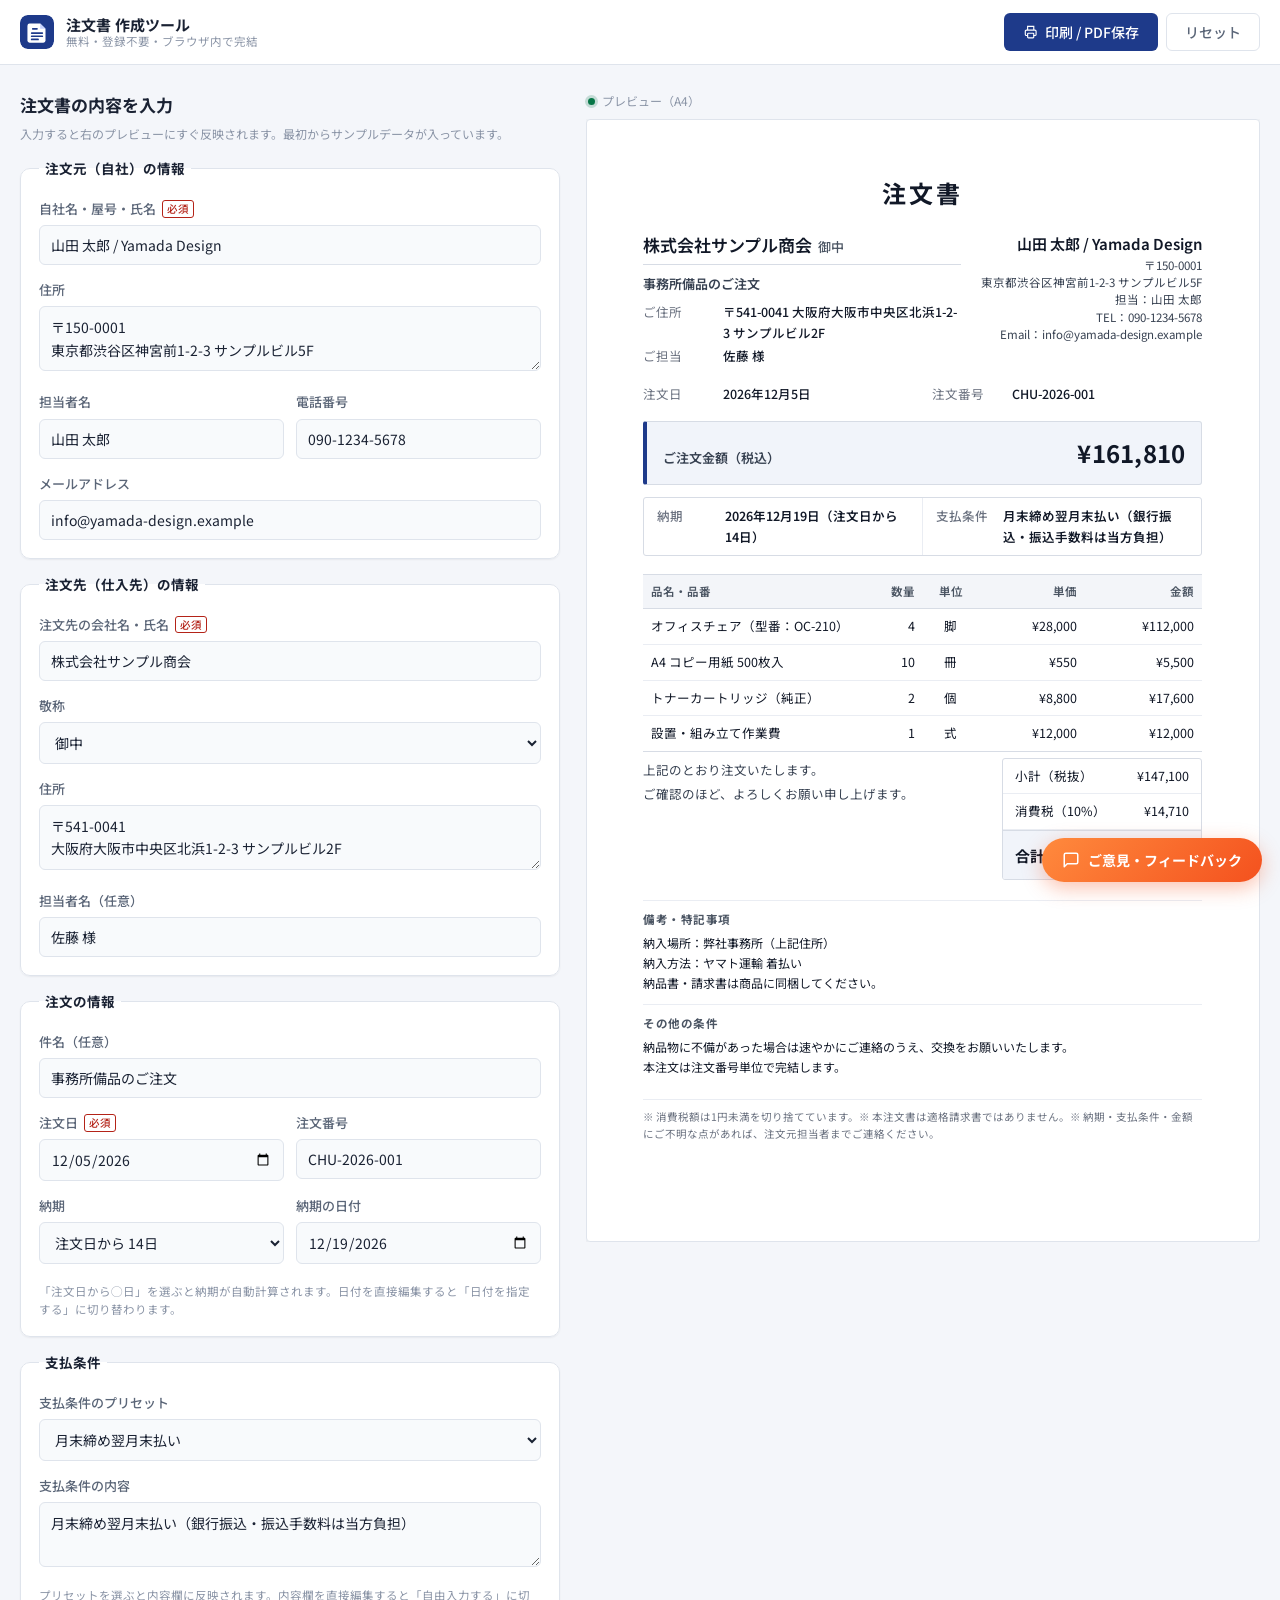
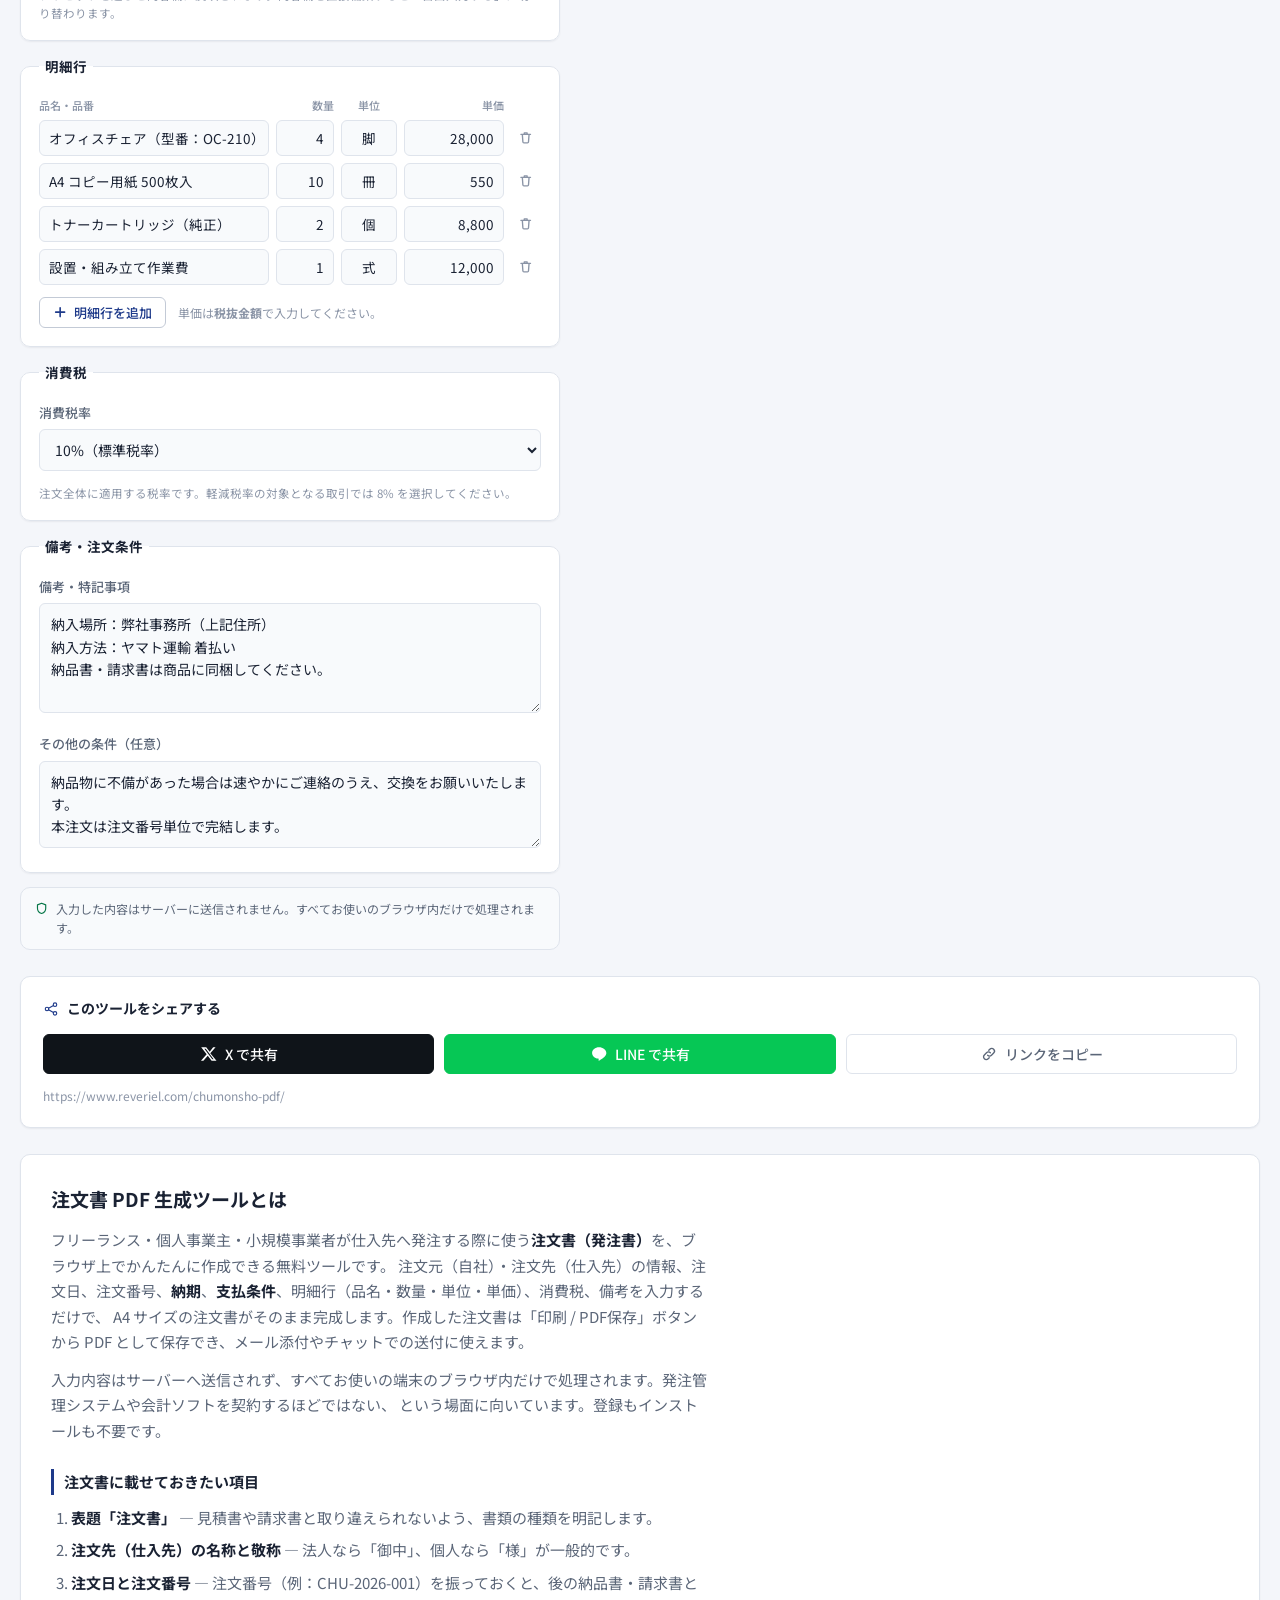
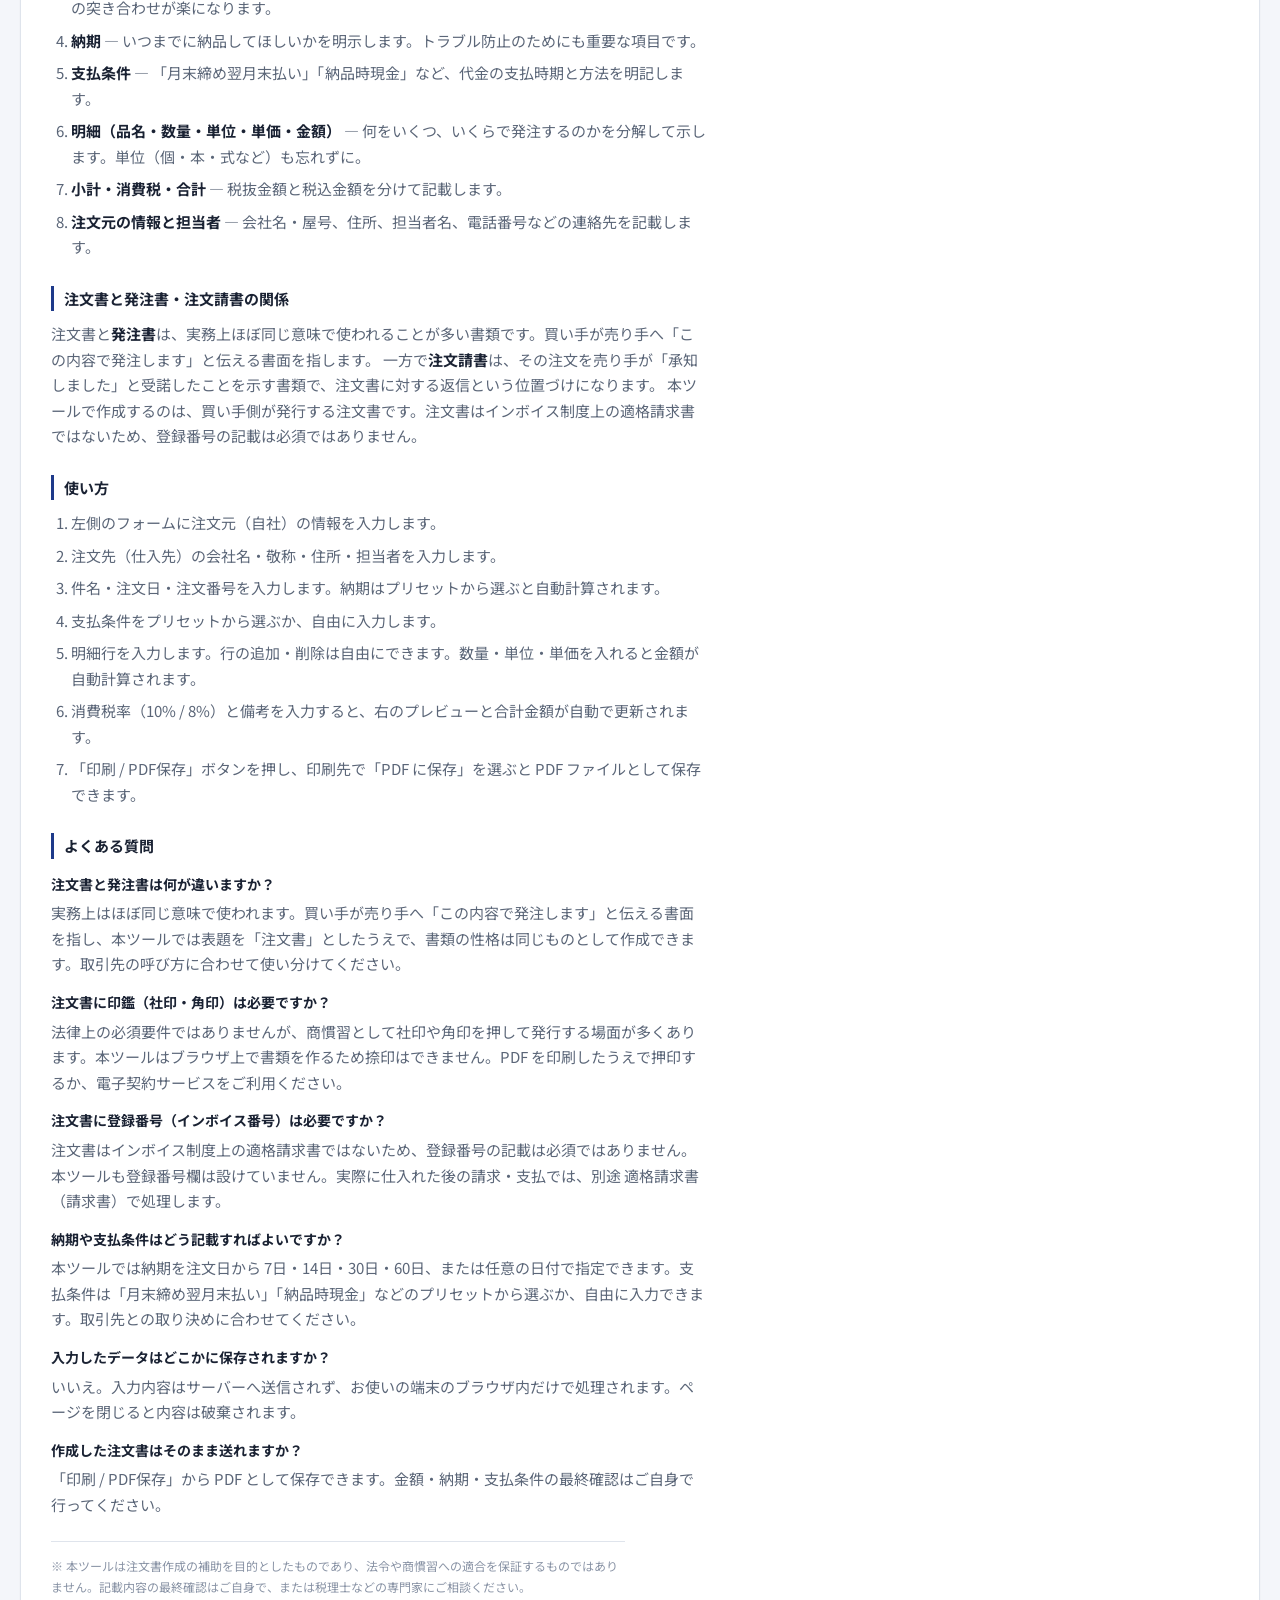
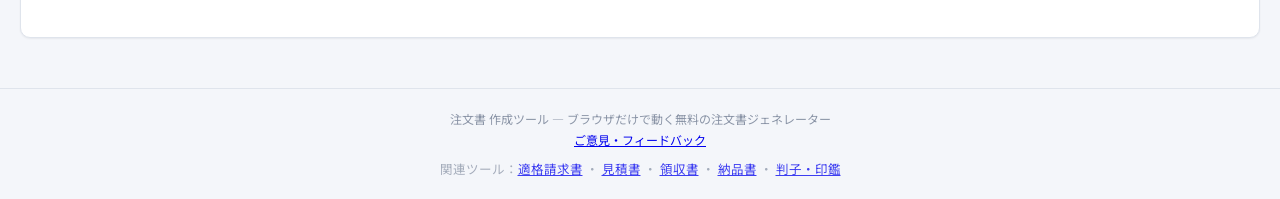
==== index.html @ 03ea0c6b "社交分享预览图 og-image.png + og:image/twitter:image meta" ====
<!DOCTYPE html>
<html lang="ja">
<head>
<meta charset="UTF-8">
<meta name="viewport" content="width=device-width, initial-scale=1">
<title>注文書 PDF 生成ツール｜無料・登録不要・ブラウザだけで作成</title>
<meta name="description" content="フリーランス・個人事業主・小規模事業者向けの注文書（発注書）を無料で作成し、PDF として保存・印刷できるツールです。注文番号・注文日・納期・支払条件・明細（品名・数量・単位・単価）・消費税（10% / 8%）まで入力するだけで、A4 の注文書がブラウザ内で完成します。登録不要、外部送信なし。">
<meta name="keywords" content="注文書,注文書 テンプレート,注文書 無料,注文書 PDF,発注書,発注書 テンプレート,個人事業主,フリーランス,注文書 書き方">
<meta name="robots" content="index, follow">
<link rel="canonical" href="https://www.reveriel.com/chumonsho-pdf/">
<meta property="og:type" content="website">
<meta property="og:title" content="注文書 PDF 生成ツール｜無料・登録不要">
<meta property="og:description" content="注文番号・納期・支払条件・消費税まで対応した注文書を無料で作成し、PDF 保存できます。ブラウザ内で完結。">
<meta property="og:locale" content="ja_JP">
<meta property="og:image" content="https://www.reveriel.com/chumonsho-pdf/og-image.png">
<meta property="og:image:width" content="1200">
<meta property="og:image:height" content="630">
<meta name="twitter:card" content="summary_large_image">
<meta name="twitter:image" content="https://www.reveriel.com/chumonsho-pdf/og-image.png">
<link rel="preconnect" href="https://fonts.googleapis.com">
<link rel="preconnect" href="https://fonts.gstatic.com" crossorigin>
<link href="https://fonts.googleapis.com/css2?family=Noto+Sans+JP:wght@400;500;700&display=swap" rel="stylesheet">
<link rel="icon" href="data:image/svg+xml,%3Csvg xmlns='http://www.w3.org/2000/svg' viewBox='0 0 32 32'%3E%3Crect width='32' height='32' rx='7' fill='%231e3a8a'/%3E%3Cpath d='M9 8h10l5 5v11a2 2 0 0 1-2 2H9a2 2 0 0 1-2-2V10a2 2 0 0 1 2-2z' fill='%23ffffff'/%3E%3Cpath d='M19 8v5h5' fill='%23c7d2fe'/%3E%3Cg stroke='%231e3a8a' stroke-width='1.6' stroke-linecap='round'%3E%3Cpath d='M12 13h4M11 17h10M11 20h10M11 23h6'/%3E%3C/g%3E%3C/svg%3E">
<link rel="stylesheet" href="style.css">
<!-- Cloudflare Web Analytics --><script type='module' src='https://static.cloudflareinsights.com/beacon.min.js' data-cf-beacon='{"token": "6fc01bf3ac5e457ba1bd16b91e5b653e"}'></script><!-- End Cloudflare Web Analytics -->
<script type="application/ld+json">
{
  "@context": "https://schema.org",
  "@graph": [
    {
      "@type": "SoftwareApplication",
      "name": "注文書 PDF 生成ツール",
      "applicationCategory": "BusinessApplication",
      "operatingSystem": "Web",
      "description": "フリーランス・個人事業主・小規模事業者向けの注文書（発注書）をブラウザ上で作成し、A4 の PDF として保存・印刷できる無料ツールです。",
      "offers": { "@type": "Offer", "price": "0", "priceCurrency": "JPY" },
      "featureList": [
        "注文番号・注文日・納期の記載",
        "注文元・注文先（仕入先）の情報管理",
        "支払条件のプリセット選択と自由入力",
        "明細行（品名・数量・単位・単価）の追加・削除と自動計算",
        "消費税率 10% / 8%（軽減税率）の切り替え",
        "A4 縦の印刷・PDF 保存",
        "入力内容はブラウザ内のみで処理"
      ],
      "inLanguage": "ja"
    },
    {
      "@type": "FAQPage",
      "mainEntity": [
        {
          "@type": "Question",
          "name": "注文書と発注書は何が違いますか？",
          "acceptedAnswer": {
            "@type": "Answer",
            "text": "実務上はほぼ同じ意味で使われます。買い手が売り手へ「この内容で発注します」と伝える書面を指し、本ツールでは表題を「注文書」としたうえで、書類の性格は同じものとして作成できます。取引先の呼び方に合わせて使い分けてください。"
          }
        },
        {
          "@type": "Question",
          "name": "注文書に印鑑（社印・角印）は必要ですか？",
          "acceptedAnswer": {
            "@type": "Answer",
            "text": "法律上の必須要件ではありませんが、商慣習として社印や角印を押して発行する場面が多くあります。本ツールはブラウザ上で書類を作るため捺印はできません。PDF を印刷したうえで押印するか、電子契約サービスをご利用ください。"
          }
        },
        {
          "@type": "Question",
          "name": "注文書に登録番号（インボイス番号）は必要ですか？",
          "acceptedAnswer": {
            "@type": "Answer",
            "text": "注文書はインボイス制度上の適格請求書ではないため、登録番号の記載は必須ではありません。本ツールも登録番号欄は設けていません。実際に仕入れた後の請求・支払では、別途 適格請求書（請求書）で処理します。"
          }
        },
        {
          "@type": "Question",
          "name": "納期や支払条件はどう記載すればよいですか？",
          "acceptedAnswer": {
            "@type": "Answer",
            "text": "本ツールでは納期を注文日から 7日・14日・30日・60日、または任意の日付で指定できます。支払条件は「月末締め翌月末払い」「納品時現金」などのプリセットから選ぶか、自由に入力できます。取引先との取り決めに合わせてください。"
          }
        },
        {
          "@type": "Question",
          "name": "入力した内容はサーバーに送信されますか？",
          "acceptedAnswer": {
            "@type": "Answer",
            "text": "いいえ。入力内容はサーバーへ送信されず、お使いの端末のブラウザ内だけで処理されます。ページを閉じると内容は破棄されます。"
          }
        }
      ]
    }
  ]
}
</script>
</head>
<body>

<header class="site-header no-print">
  <div class="wrap header-inner">
    <div class="brand">
      <svg class="brand-mark" viewBox="0 0 32 32" aria-hidden="true">
        <rect width="32" height="32" rx="7" fill="currentColor"/>
        <path d="M9 8h10l5 5v11a2 2 0 0 1-2 2H9a2 2 0 0 1-2-2V10a2 2 0 0 1 2-2z" fill="#fff"/>
        <path d="M19 8v5h5" fill="#c7d2fe"/>
        <g stroke="currentColor" stroke-width="1.6" stroke-linecap="round">
          <path d="M12 13h4M11 17h10M11 20h10M11 23h6"/>
        </g>
      </svg>
      <div class="brand-text">
        <strong>注文書 作成ツール</strong>
        <span>無料・登録不要・ブラウザ内で完結</span>
      </div>
    </div>

    <div class="header-actions">
      <button type="button" class="btn btn-primary" id="printBtn">
        <svg viewBox="0 0 20 20" aria-hidden="true" class="ic">
          <path d="M6 7V3h8v4M6 15H4.5A1.5 1.5 0 0 1 3 13.5v-4A1.5 1.5 0 0 1 4.5 8h11A1.5 1.5 0 0 1 17 9.5v4a1.5 1.5 0 0 1-1.5 1.5H14" fill="none" stroke="currentColor" stroke-width="1.5" stroke-linecap="round"/>
          <rect x="6" y="12" width="8" height="6" rx="1" fill="none" stroke="currentColor" stroke-width="1.5"/>
        </svg>
        印刷 / PDF保存
      </button>
      <button type="button" class="btn btn-ghost" id="resetBtn">リセット</button>
    </div>
  </div>
</header>

<main class="wrap layout">

  <!-- ============ 入力フォーム ============ -->
  <section class="pane form-pane no-print" aria-label="入力フォーム">
    <div class="pane-head">
      <h2>注文書の内容を入力</h2>
      <p class="hint">入力すると右のプレビューにすぐ反映されます。最初からサンプルデータが入っています。</p>
    </div>

    <form id="orderForm" autocomplete="off" novalidate>

      <fieldset class="card">
        <legend>注文元（自社）の情報</legend>

        <div class="field">
          <label for="issuerName">自社名・屋号・氏名<span class="req">必須</span></label>
          <input type="text" id="issuerName" name="issuerName" placeholder="例：山田 太郎 / Yamada Design">
        </div>

        <div class="field">
          <label for="issuerAddress">住所</label>
          <textarea id="issuerAddress" name="issuerAddress" rows="2" placeholder="例：〒150-0001 東京都渋谷区神宮前1-2-3 サンプルビル5F"></textarea>
        </div>

        <div class="grid-2">
          <div class="field">
            <label for="issuerPerson">担当者名</label>
            <input type="text" id="issuerPerson" name="issuerPerson" placeholder="例：山田 太郎">
          </div>
          <div class="field">
            <label for="issuerPhone">電話番号</label>
            <input type="text" id="issuerPhone" name="issuerPhone" inputmode="tel" placeholder="例：090-1234-5678">
          </div>
        </div>

        <div class="field">
          <label for="issuerEmail">メールアドレス</label>
          <input type="text" id="issuerEmail" name="issuerEmail" inputmode="email" spellcheck="false" placeholder="例：info@example.com">
        </div>
      </fieldset>

      <fieldset class="card">
        <legend>注文先（仕入先）の情報</legend>

        <div class="field">
          <label for="supplierName">注文先の会社名・氏名<span class="req">必須</span></label>
          <input type="text" id="supplierName" name="supplierName" placeholder="例：株式会社サンプル商会">
        </div>

        <div class="field">
          <label for="supplierHonorific">敬称</label>
          <select id="supplierHonorific" name="supplierHonorific">
            <option value="御中" selected>御中</option>
            <option value="様">様</option>
            <option value="">（付けない）</option>
          </select>
        </div>

        <div class="field">
          <label for="supplierAddress">住所</label>
          <textarea id="supplierAddress" name="supplierAddress" rows="2" placeholder="例：〒541-0041 大阪府大阪市中央区北浜1-2-3 サンプルビル2F"></textarea>
        </div>

        <div class="field">
          <label for="supplierPerson">担当者名（任意）</label>
          <input type="text" id="supplierPerson" name="supplierPerson" placeholder="例：佐藤 様">
        </div>
      </fieldset>

      <fieldset class="card">
        <legend>注文の情報</legend>

        <div class="field">
          <label for="subject">件名（任意）</label>
          <input type="text" id="subject" name="subject" placeholder="例：事務所備品のご注文">
        </div>

        <div class="grid-2">
          <div class="field">
            <label for="orderDate">注文日<span class="req">必須</span></label>
            <input type="date" id="orderDate" name="orderDate">
          </div>
          <div class="field">
            <label for="orderNo">注文番号</label>
            <input type="text" id="orderNo" name="orderNo" spellcheck="false" placeholder="例：CHU-2026-001">
          </div>
        </div>

        <div class="grid-2">
          <div class="field">
            <label for="deliveryPreset">納期</label>
            <select id="deliveryPreset" name="deliveryPreset">
              <option value="7">注文日から 7日</option>
              <option value="14" selected>注文日から 14日</option>
              <option value="30">注文日から 30日</option>
              <option value="60">注文日から 60日</option>
              <option value="0">日付を指定する</option>
            </select>
          </div>
          <div class="field">
            <label for="deliveryDate">納期の日付</label>
            <input type="date" id="deliveryDate" name="deliveryDate">
          </div>
        </div>
        <p class="help">「注文日から◯日」を選ぶと納期が自動計算されます。日付を直接編集すると「日付を指定する」に切り替わります。</p>
      </fieldset>

      <fieldset class="card">
        <legend>支払条件</legend>

        <div class="field">
          <label for="paymentPreset">支払条件のプリセット</label>
          <select id="paymentPreset" name="paymentPreset">
            <option value="月末締め翌月末払い" selected>月末締め翌月末払い</option>
            <option value="月末締め翌月10日払い">月末締め翌月10日払い</option>
            <option value="納品時現金払い">納品時現金払い</option>
            <option value="納品後30日以内">納品後30日以内</option>
            <option value="着手金50%・納品時50%">着手金50%・納品時50%</option>
            <option value="0">自由入力する</option>
          </select>
        </div>

        <div class="field">
          <label for="paymentTerms">支払条件の内容</label>
          <textarea id="paymentTerms" name="paymentTerms" rows="2" placeholder="例：月末締め翌月末払い（銀行振込・振込手数料は当方負担）"></textarea>
        </div>
        <p class="help">プリセットを選ぶと内容欄に反映されます。内容欄を直接編集すると「自由入力する」に切り替わります。</p>
      </fieldset>

      <fieldset class="card">
        <legend>明細行</legend>

        <div class="rows-head" aria-hidden="true">
          <span class="c-name">品名・品番</span>
          <span class="c-qty">数量</span>
          <span class="c-unit">単位</span>
          <span class="c-price">単価</span>
          <span class="c-del"></span>
        </div>

        <div id="rowsContainer" class="rows"></div>

        <div class="rows-actions">
          <button type="button" class="btn btn-outline btn-sm" id="addRowBtn">
            <svg viewBox="0 0 16 16" aria-hidden="true" class="ic"><path d="M8 3v10M3 8h10" fill="none" stroke="currentColor" stroke-width="1.8" stroke-linecap="round"/></svg>
            明細行を追加
          </button>
          <p class="hint">単価は<strong>税抜金額</strong>で入力してください。</p>
        </div>
      </fieldset>

      <fieldset class="card">
        <legend>消費税</legend>

        <div class="field">
          <label for="taxRate">消費税率</label>
          <select id="taxRate" name="taxRate">
            <option value="10" selected>10%（標準税率）</option>
            <option value="8">8%（軽減税率）</option>
          </select>
        </div>
        <p class="help">注文全体に適用する税率です。軽減税率の対象となる取引では 8% を選択してください。</p>
      </fieldset>

      <fieldset class="card">
        <legend>備考・注文条件</legend>

        <div class="field">
          <label for="notes">備考・特記事項</label>
          <textarea id="notes" name="notes" rows="4" placeholder="例：納入場所：弊社事務所（上記住所）&#10;納入方法：ヤマト運輸 着払い"></textarea>
        </div>

        <div class="field">
          <label for="conditions">その他の条件（任意）</label>
          <textarea id="conditions" name="conditions" rows="3" placeholder="例：納品物に不備があった場合は速やかにご連絡のうえ、交換をお願いいたします。"></textarea>
        </div>
      </fieldset>

      <p class="privacy-note">
        <svg viewBox="0 0 16 16" aria-hidden="true" class="ic"><path d="M8 1.5 3 3.5v4c0 3 2.1 5.6 5 6.5 2.9-.9 5-3.5 5-6.5v-4L8 1.5z" fill="none" stroke="currentColor" stroke-width="1.4" stroke-linejoin="round"/></svg>
        入力した内容はサーバーに送信されません。すべてお使いのブラウザ内だけで処理されます。
      </p>
    </form>
  </section>

  <!-- ============ プレビュー / 印刷対象 ============ -->
  <section class="pane preview-pane" aria-label="プレビュー">
    <div class="preview-bar no-print">
      <span class="dot"></span> プレビュー（A4）
    </div>

    <div class="paper-wrap">
      <article class="paper" id="paper">
        <h1 class="doc-title">注文書</h1>

        <header class="doc-head">
          <div class="doc-head-left">
            <p class="doc-to">
              <span class="client-name" id="pvSupplierName">株式会社サンプル商会</span><span class="honorific" id="pvHonorific">御中</span>
            </p>
            <p class="doc-subject" id="pvSubjectLine" hidden><span id="pvSubject"></span></p>
            <p class="doc-meta-line" id="pvSupplierAddrLine" hidden>
              <span class="meta-label">ご住所</span>
              <span id="pvSupplierAddress"></span>
            </p>
            <p class="doc-meta-line" id="pvSupplierPersonLine" hidden>
              <span class="meta-label">ご担当</span>
              <span id="pvSupplierPerson"></span>
            </p>
          </div>

          <div class="doc-head-right">
            <p class="issuer-name" id="pvIssuerName">山田 太郎</p>
            <p class="issuer-meta" id="pvIssuerAddress" hidden></p>
            <p class="issuer-meta" id="pvIssuerPerson" hidden></p>
            <p class="issuer-meta" id="pvIssuerPhone" hidden></p>
            <p class="issuer-meta" id="pvIssuerEmail" hidden></p>
          </div>
        </header>

        <div class="doc-meta-grid">
          <p class="doc-meta-line">
            <span class="meta-label">注文日</span>
            <span id="pvOrderDate"></span>
          </p>
          <p class="doc-meta-line" id="pvOrderNoLine" hidden>
            <span class="meta-label">注文番号</span>
            <span id="pvOrderNo"></span>
          </p>
        </div>

        <div class="total-banner">
          <span class="total-label">ご注文金額（税込）</span>
          <span class="total-value" id="pvTotal">¥0</span>
        </div>

        <div class="terms-strip">
          <div class="terms-item">
            <span class="terms-key">納期</span>
            <span class="terms-val" id="pvDelivery">—</span>
          </div>
          <div class="terms-item">
            <span class="terms-key">支払条件</span>
            <span class="terms-val" id="pvPayment">—</span>
          </div>
        </div>

        <table class="items-table">
          <thead>
            <tr>
              <th class="th-name">品名・品番</th>
              <th class="th-qty">数量</th>
              <th class="th-unit">単位</th>
              <th class="th-price">単価</th>
              <th class="th-amount">金額</th>
            </tr>
          </thead>
          <tbody id="pvItems"></tbody>
        </table>

        <div class="summary">
          <div class="summary-note">
            <p class="summary-lead">上記のとおり注文いたします。<br>ご確認のほど、よろしくお願い申し上げます。</p>
          </div>

          <div class="summary-totals">
            <div class="sum-row">
              <span>小計（税抜）</span>
              <span class="num" id="pvSubtotal">¥0</span>
            </div>
            <div class="sum-row">
              <span id="pvTaxLabel">消費税（10%）</span>
              <span class="num" id="pvTaxTotal">¥0</span>
            </div>
            <div class="sum-row sum-grand">
              <span>合計</span>
              <span class="num" id="pvGrand">¥0</span>
            </div>
          </div>
        </div>

        <footer class="doc-foot">
          <div class="foot-block" id="pvNotesBlock" hidden>
            <h2 class="foot-title">備考・特記事項</h2>
            <p class="foot-body" id="pvNotes"></p>
          </div>
          <div class="foot-block" id="pvConditionsBlock" hidden>
            <h2 class="foot-title">その他の条件</h2>
            <p class="foot-body" id="pvConditions"></p>
          </div>
        </footer>

        <p class="paper-footnote" id="pvPaperNote" hidden></p>
      </article>
    </div>
  </section>

  <!-- ============ シェア（バイラル導線） ============ -->
  <section class="share-block no-print" id="shareBlock" aria-label="share">
    <p class="share-block-title">
      <svg viewBox="0 0 24 24" fill="none" stroke="currentColor" stroke-width="1.7" stroke-linecap="round" stroke-linejoin="round" aria-hidden="true"><circle cx="18" cy="5.5" r="2.6"/><circle cx="6" cy="12" r="2.6"/><circle cx="18" cy="18.5" r="2.6"/><path d="M8.3 10.8 15.7 6.7M8.3 13.2l7.4 4.1"/></svg>
      <span>このツールをシェアする</span>
    </p>
    <div class="share-row">
      <button class="btn share-btn share-x" id="shareXBtn" type="button" aria-label="X">
        <svg class="share-logo" viewBox="0 0 24 24" fill="currentColor" aria-hidden="true"><path d="M17.53 3h3.24l-7.08 8.09L22 21h-6.52l-5.11-6.68L4.53 21H1.29l7.57-8.66L1.6 3h6.69l4.62 6.1L17.53 3Zm-1.14 16.06h1.8L7.7 4.85H5.77l10.62 14.21Z"/></svg>
        <span>X で共有</span>
      </button>
      <button class="btn share-btn share-line" id="shareLineBtn" type="button" aria-label="LINE">
        <svg class="share-logo" viewBox="0 0 24 24" fill="currentColor" aria-hidden="true"><path d="M12 3C6.9 3 2.8 6.4 2.8 10.6c0 3.77 3.35 6.93 7.88 7.53.31.07.73.2.83.47.1.24.06.62.03.87l-.13.83c-.04.24-.19.94.82.51 1.01-.42 5.44-3.2 7.42-5.48 1.37-1.47 2.13-2.96 2.13-4.73C21.78 6.4 17.1 3 12 3Z"/></svg>
        <span>LINE で共有</span>
      </button>
      <button class="btn share-btn share-copy" id="shareCopyBtn" type="button" aria-label="copy link">
        <svg class="share-logo" viewBox="0 0 24 24" fill="none" stroke="currentColor" stroke-width="1.8" stroke-linecap="round" stroke-linejoin="round" aria-hidden="true"><path d="M10.2 13.7a3.6 3.6 0 0 0 5.1 0l2.9-2.9a3.6 3.6 0 0 0-5.1-5.1l-1.4 1.4"/><path d="M13.8 10.3a3.6 3.6 0 0 0-5.1 0l-2.9 2.9a3.6 3.6 0 0 0 5.1 5.1l1.4-1.4"/></svg>
        <span id="shareCopyLabel">リンクをコピー</span>
      </button>
    </div>
    <p class="share-url" id="shareUrlText"></p>
  </section>

  <!-- ============ SEO 説明文 ============ -->
  <section class="seo no-print" aria-label="ツールについて">
    <h2>注文書 PDF 生成ツールとは</h2>
    <p>
      フリーランス・個人事業主・小規模事業者が仕入先へ発注する際に使う<strong>注文書（発注書）</strong>を、ブラウザ上でかんたんに作成できる無料ツールです。
      注文元（自社）・注文先（仕入先）の情報、注文日、注文番号、<strong>納期</strong>、<strong>支払条件</strong>、明細行（品名・数量・単位・単価）、消費税、備考を入力するだけで、
      A4 サイズの注文書がそのまま完成します。作成した注文書は「印刷 / PDF保存」ボタンから PDF として保存でき、メール添付やチャットでの送付に使えます。
    </p>
    <p>
      入力内容はサーバーへ送信されず、すべてお使いの端末のブラウザ内だけで処理されます。発注管理システムや会計ソフトを契約するほどではない、
      という場面に向いています。登録もインストールも不要です。
    </p>

    <h3>注文書に載せておきたい項目</h3>
    <ol class="seo-list">
      <li><strong>表題「注文書」</strong> — 見積書や請求書と取り違えられないよう、書類の種類を明記します。</li>
      <li><strong>注文先（仕入先）の名称と敬称</strong> — 法人なら「御中」、個人なら「様」が一般的です。</li>
      <li><strong>注文日と注文番号</strong> — 注文番号（例：CHU-2026-001）を振っておくと、後の納品書・請求書との突き合わせが楽になります。</li>
      <li><strong>納期</strong> — いつまでに納品してほしいかを明示します。トラブル防止のためにも重要な項目です。</li>
      <li><strong>支払条件</strong> — 「月末締め翌月末払い」「納品時現金」など、代金の支払時期と方法を明記します。</li>
      <li><strong>明細（品名・数量・単位・単価・金額）</strong> — 何をいくつ、いくらで発注するのかを分解して示します。単位（個・本・式など）も忘れずに。</li>
      <li><strong>小計・消費税・合計</strong> — 税抜金額と税込金額を分けて記載します。</li>
      <li><strong>注文元の情報と担当者</strong> — 会社名・屋号、住所、担当者名、電話番号などの連絡先を記載します。</li>
    </ol>

    <h3>注文書と発注書・注文請書の関係</h3>
    <p>
      注文書と<strong>発注書</strong>は、実務上ほぼ同じ意味で使われることが多い書類です。買い手が売り手へ「この内容で発注します」と伝える書面を指します。
      一方で<strong>注文請書</strong>は、その注文を売り手が「承知しました」と受諾したことを示す書類で、注文書に対する返信という位置づけになります。
      本ツールで作成するのは、買い手側が発行する注文書です。注文書はインボイス制度上の適格請求書ではないため、登録番号の記載は必須ではありません。
    </p>

    <h3>使い方</h3>
    <ol class="seo-list">
      <li>左側のフォームに注文元（自社）の情報を入力します。</li>
      <li>注文先（仕入先）の会社名・敬称・住所・担当者を入力します。</li>
      <li>件名・注文日・注文番号を入力します。納期はプリセットから選ぶと自動計算されます。</li>
      <li>支払条件をプリセットから選ぶか、自由に入力します。</li>
      <li>明細行を入力します。行の追加・削除は自由にできます。数量・単位・単価を入れると金額が自動計算されます。</li>
      <li>消費税率（10% / 8%）と備考を入力すると、右のプレビューと合計金額が自動で更新されます。</li>
      <li>「印刷 / PDF保存」ボタンを押し、印刷先で「PDF に保存」を選ぶと PDF ファイルとして保存できます。</li>
    </ol>

    <h3>よくある質問</h3>
    <dl class="faq">
      <dt>注文書と発注書は何が違いますか？</dt>
      <dd>実務上はほぼ同じ意味で使われます。買い手が売り手へ「この内容で発注します」と伝える書面を指し、本ツールでは表題を「注文書」としたうえで、書類の性格は同じものとして作成できます。取引先の呼び方に合わせて使い分けてください。</dd>

      <dt>注文書に印鑑（社印・角印）は必要ですか？</dt>
      <dd>法律上の必須要件ではありませんが、商慣習として社印や角印を押して発行する場面が多くあります。本ツールはブラウザ上で書類を作るため捺印はできません。PDF を印刷したうえで押印するか、電子契約サービスをご利用ください。</dd>

      <dt>注文書に登録番号（インボイス番号）は必要ですか？</dt>
      <dd>注文書はインボイス制度上の適格請求書ではないため、登録番号の記載は必須ではありません。本ツールも登録番号欄は設けていません。実際に仕入れた後の請求・支払では、別途 適格請求書（請求書）で処理します。</dd>

      <dt>納期や支払条件はどう記載すればよいですか？</dt>
      <dd>本ツールでは納期を注文日から 7日・14日・30日・60日、または任意の日付で指定できます。支払条件は「月末締め翌月末払い」「納品時現金」などのプリセットから選ぶか、自由に入力できます。取引先との取り決めに合わせてください。</dd>

      <dt>入力したデータはどこかに保存されますか？</dt>
      <dd>いいえ。入力内容はサーバーへ送信されず、お使いの端末のブラウザ内だけで処理されます。ページを閉じると内容は破棄されます。</dd>

      <dt>作成した注文書はそのまま送れますか？</dt>
      <dd>「印刷 / PDF保存」から PDF として保存できます。金額・納期・支払条件の最終確認はご自身で行ってください。</dd>
    </dl>

    <p class="disclaimer">
      ※ 本ツールは注文書作成の補助を目的としたものであり、法令や商慣習への適合を保証するものではありません。記載内容の最終確認はご自身で、または税理士などの専門家にご相談ください。
    </p>
  </section>
</main>

<footer class="site-footer no-print">
  <div class="wrap">
    <p>注文書 作成ツール — ブラウザだけで動く無料の注文書ジェネレーター</p>
    <p><a href="https://docs.google.com/forms/d/e/1FAIpQLSfHGUfgAlViT3TFiVtJi_EpJ4ioUpd9oGyaJ7rehEV-gBH_PA/viewform?usp=pp_url&amp;entry.1745177199=%E6%B3%A8%E6%96%87%E6%9B%B8" target="_blank" rel="noopener">ご意見・フィードバック</a></p>
    <p style="margin-top:8px;font-size:12.5px;opacity:.75;">関連ツール：<a href="https://www.reveriel.com/japan-invoice-pdf/">適格請求書</a> ・ <a href="https://www.reveriel.com/mitsumori-pdf/">見積書</a> ・ <a href="https://www.reveriel.com/ryoshusho-pdf/">領収書</a> ・ <a href="https://www.reveriel.com/nohinsho-pdf/">納品書</a> ・ <a href="https://www.reveriel.com/hanko-generator/">判子・印鑑</a></p>
  </div>
</footer>

<script src="script.js"></script>
<!-- フィードバックFAB（右下固定・常時表示） -->
<a href="https://docs.google.com/forms/d/e/1FAIpQLSfHGUfgAlViT3TFiVtJi_EpJ4ioUpd9oGyaJ7rehEV-gBH_PA/viewform?usp=pp_url&amp;entry.1745177199=%E6%B3%A8%E6%96%87%E6%9B%B8" target="_blank" rel="noopener" class="feedback-fab" aria-label="ご意見・フィードバックを送る">
  <svg viewBox="0 0 24 24" fill="none" stroke="currentColor" stroke-width="2" stroke-linecap="round" stroke-linejoin="round" aria-hidden="true"><path d="M21 15a2 2 0 0 1-2 2H7l-4 4V5a2 2 0 0 1 2-2h14a2 2 0 0 1 2 2z"/></svg>
  <span>ご意見・フィードバック</span>
</a>
</body>
</html>
---- style.css ----
/* =========================================================
   注文書 作成ツール — style.css
   （見積書 / 適格請求書ツールと同じ配色・A4 排版を踏襲）
   ========================================================= */

:root {
  --c-bg:            #f4f6fa;
  --c-surface:       #ffffff;
  --c-surface-2:     #f8fafc;
  --c-border:        #dfe4ec;
  --c-border-strong: #c3cad6;
  --c-text:          #1a2233;
  --c-text-muted:    #5b6678;
  --c-text-faint:    #8a94a6;
  --c-accent:        #1e3a8a;
  --c-accent-soft:   #e8edf9;
  --c-accent-hover:  #16295f;
  --c-danger:        #b42318;
  --c-danger-soft:   #fef3f2;
  --c-success:       #067647;
  --c-focus:         #4f7cf7;

  --paper-bg:        #ffffff;
  --paper-ink:       #111827;
  --paper-line:      #d7dce5;
  --paper-line-soft: #eaedf3;
  --paper-accent:    #1e3a8a;

  --radius:    10px;
  --radius-sm: 6px;
  --shadow-sm: 0 1px 2px rgba(16, 24, 40, .06);
  --shadow-lg: 0 4px 24px rgba(16, 24, 40, .10);

  --font: "Noto Sans JP", -apple-system, BlinkMacSystemFont, "Hiragino Kaku Gothic ProN",
          "Hiragino Sans", "Yu Gothic", Meiryo, sans-serif;
}

@media (prefers-color-scheme: dark) {
  :root {
    --c-bg:            #10141c;
    --c-surface:       #18202c;
    --c-surface-2:     #1e2733;
    --c-border:        #2c3644;
    --c-border-strong: #3d4a5c;
    --c-text:          #e8ecf3;
    --c-text-muted:    #a2adbe;
    --c-text-faint:    #7d8899;
    --c-accent:        #7f9bf5;
    --c-accent-soft:   #1e2a45;
    --c-accent-hover:  #9db3f8;
    --c-danger:        #f4746a;
    --c-danger-soft:   #33191a;
    --c-success:       #4ec98b;
    --shadow-sm: 0 1px 2px rgba(0, 0, 0, .4);
    --shadow-lg: 0 4px 24px rgba(0, 0, 0, .5);
  }
}

* { box-sizing: border-box; }

/* `hidden` 属性は UA スタイルの [hidden]{display:none} に依存するため、
   作者スタイルで display を指定した要素では無効になる。確実に効かせる。 */
[hidden] { display: none !important; }

html { -webkit-text-size-adjust: 100%; }

body {
  margin: 0;
  background: var(--c-bg);
  color: var(--c-text);
  font-family: var(--font);
  font-size: 15px;
  line-height: 1.7;
  font-feature-settings: "palt" 0;
}

.wrap {
  width: 100%;
  max-width: 1440px;
  margin-inline: auto;
  padding-inline: 20px;
}

.ic { width: 1.1em; height: 1.1em; flex: none; }

/* ---------------- ヘッダー ---------------- */

.site-header {
  position: sticky;
  top: 0;
  z-index: 30;
  background: var(--c-surface);
  border-bottom: 1px solid var(--c-border);
  backdrop-filter: saturate(180%) blur(8px);
}

.header-inner {
  display: flex;
  align-items: center;
  justify-content: space-between;
  gap: 16px;
  min-height: 64px;
  flex-wrap: wrap;
  padding-block: 10px;
}

.brand { display: flex; align-items: center; gap: 12px; }

.brand-mark {
  width: 34px; height: 34px; flex: none;
  color: var(--c-accent);
  border-radius: 8px;
}

.brand-text { display: flex; flex-direction: column; line-height: 1.3; }
.brand-text strong { font-size: 15px; font-weight: 700; letter-spacing: .01em; }
.brand-text span { font-size: 11.5px; color: var(--c-text-faint); }

.header-actions { display: flex; align-items: center; gap: 8px; }

/* ---------------- ボタン ---------------- */

.btn {
  display: inline-flex;
  align-items: center;
  justify-content: center;
  gap: 7px;
  padding: 10px 18px;
  font-family: inherit;
  font-size: 14px;
  font-weight: 500;
  line-height: 1.2;
  border: 1px solid transparent;
  border-radius: var(--radius-sm);
  cursor: pointer;
  text-decoration: none;
  transition: background-color .15s, border-color .15s, color .15s;
  white-space: nowrap;
}

.btn:focus-visible { outline: 2px solid var(--c-focus); outline-offset: 2px; }

.btn-primary { background: var(--c-accent); color: #fff; }
.btn-primary:hover { background: var(--c-accent-hover); }
@media (prefers-color-scheme: dark) { .btn-primary { color: #0d1220; } }

.btn-ghost {
  background: transparent;
  color: var(--c-text-muted);
  border-color: var(--c-border);
}
.btn-ghost:hover { background: var(--c-surface-2); color: var(--c-text); }

.btn-outline {
  background: var(--c-surface);
  color: var(--c-accent);
  border-color: var(--c-border-strong);
}
.btn-outline:hover { background: var(--c-accent-soft); border-color: var(--c-accent); }

.btn-sm { padding: 7px 13px; font-size: 13px; }

.btn-icon {
  padding: 6px;
  width: 30px; height: 30px;
  background: transparent;
  border-color: transparent;
  color: var(--c-text-faint);
  border-radius: var(--radius-sm);
}
.btn-icon:hover { color: var(--c-danger); background: var(--c-danger-soft); }

/* ---------------- レイアウト ---------------- */

.layout {
  display: grid;
  grid-template-columns: minmax(380px, 1fr) minmax(0, 1.25fr);
  gap: 26px;
  align-items: start;
  padding-block: 26px 40px;
}

@media (max-width: 980px) {
  /* minmax(0,1fr) にしないと、中の要素の min-content 幅で
     グリッドが横に広がってしまう（横スクロールの原因） */
  .layout { grid-template-columns: minmax(0, 1fr); gap: 20px; }
}

.pane { min-width: 0; }

.form-pane { display: flex; flex-direction: column; gap: 14px; }

.pane-head h2 { margin: 0 0 4px; font-size: 17px; font-weight: 700; }
.pane-head .hint { margin: 0; }

/* ---------------- フォーム ---------------- */

.card {
  background: var(--c-surface);
  border: 1px solid var(--c-border);
  border-radius: var(--radius);
  padding: 18px;
  margin: 0 0 14px;
  box-shadow: var(--shadow-sm);
}

.card legend {
  padding: 0 6px;
  font-size: 13.5px;
  font-weight: 700;
  color: var(--c-text);
}

.field { margin-bottom: 14px; }
.field:last-child { margin-bottom: 0; }

.field label {
  display: block;
  font-size: 13px;
  font-weight: 500;
  color: var(--c-text-muted);
  margin-bottom: 5px;
}

.req {
  display: inline-block;
  margin-left: 6px;
  font-size: 10.5px;
  font-weight: 500;
  color: var(--c-danger);
  border: 1px solid currentColor;
  border-radius: 3px;
  padding: 0 4px;
  line-height: 1.5;
  vertical-align: 1px;
}

.grid-2 {
  display: grid;
  grid-template-columns: 1fr 1fr;
  gap: 12px;
}

@media (max-width: 560px) {
  .grid-2 { grid-template-columns: 1fr; gap: 0; }
}

input[type="text"],
input[type="date"],
select,
textarea {
  width: 100%;
  padding: 9px 11px;
  font-family: inherit;
  font-size: 14px;
  color: var(--c-text);
  background: var(--c-surface-2);
  border: 1px solid var(--c-border);
  border-radius: var(--radius-sm);
  transition: border-color .15s, box-shadow .15s, background-color .15s;
}

textarea { resize: vertical; line-height: 1.6; }

input:focus, select:focus, textarea:focus {
  outline: none;
  background: var(--c-surface);
  border-color: var(--c-accent);
  box-shadow: 0 0 0 3px var(--c-accent-soft);
}

.help {
  margin: 5px 0 0;
  font-size: 11.5px;
  color: var(--c-text-faint);
  line-height: 1.5;
}

.hint {
  font-size: 12px;
  color: var(--c-text-faint);
  line-height: 1.6;
}

/* ---------------- 明細行 ---------------- */

.rows-head,
.row {
  display: grid;
  grid-template-columns: minmax(0, 1fr) 58px 56px 100px 30px;
  gap: 7px;
  align-items: center;
}

/* グリッド項目の min-width:auto を解除して、狭い画面でも潰れず縮むようにする */
.rows-head > *,
.row > * { min-width: 0; }

@media (max-width: 560px) {
  .rows-head,
  .row { grid-template-columns: minmax(0, 1fr) 44px 44px 78px 28px; gap: 4px; }
  .row input { padding: 6px 6px; font-size: 12.5px; }
  .rows-head { font-size: 10px; }
}

.rows-head {
  padding: 0 0 5px;
  font-size: 11px;
  color: var(--c-text-faint);
  font-weight: 500;
}

.rows { display: flex; flex-direction: column; gap: 7px; }

.row input { padding: 7px 9px; font-size: 13.5px; }
.row .num { text-align: right; font-variant-numeric: tabular-nums; }
.row .i-unit { text-align: center; }

.rows-head .c-qty,
.rows-head .c-price { text-align: right; }
.rows-head .c-unit { text-align: center; }

.rows-actions {
  display: flex;
  align-items: center;
  gap: 12px;
  flex-wrap: wrap;
  margin-top: 12px;
}
.rows-actions .hint { margin: 0; flex: 1 1 200px; }

/* ---------------- プレビュー ---------------- */

.preview-pane { position: sticky; top: 88px; }

@media (max-width: 980px) {
  .preview-pane { position: static; }
}

.preview-bar {
  display: flex;
  align-items: center;
  gap: 7px;
  font-size: 12px;
  color: var(--c-text-faint);
  margin-bottom: 8px;
  padding-left: 2px;
}

.preview-bar .dot {
  width: 7px; height: 7px;
  border-radius: 50%;
  background: var(--c-success);
  box-shadow: 0 0 0 3px color-mix(in srgb, var(--c-success) 20%, transparent);
}

.paper-wrap { overflow-x: auto; }

.paper {
  width: 100%;
  max-width: 210mm;
  min-height: 297mm;
  margin-inline: auto;
  padding: 14mm 15mm;
  background: var(--paper-bg);
  color: var(--paper-ink);
  border: 1px solid var(--c-border);
  border-radius: 4px;
  box-shadow: var(--shadow-lg);
  font-size: 12.5px;
  line-height: 1.65;
}

/* 書類タイトル */
.doc-title {
  margin: 0 0 20px;
  font-size: 24px;
  font-weight: 700;
  letter-spacing: .14em;
  text-align: center;
  color: var(--paper-ink);
}

/* 宛先・発行者 */
.doc-head {
  display: flex;
  justify-content: space-between;
  align-items: flex-start;
  gap: 20px;
  margin-bottom: 14px;
}

.doc-head-left { flex: 1 1 auto; min-width: 0; }
.doc-head-right { flex: none; text-align: right; max-width: 45%; }

.doc-to {
  margin: 0 0 8px;
  font-size: 17px;
  font-weight: 600;
  line-height: 1.45;
  border-bottom: 1px solid var(--paper-line);
  padding-bottom: 6px;
}

.client-name { word-break: break-word; }

.honorific {
  margin-left: 6px;
  font-size: 13px;
  font-weight: 500;
  color: #4b5563;
}

.doc-subject {
  margin: 0 0 8px;
  font-size: 13px;
  font-weight: 600;
  color: #374151;
  word-break: break-word;
}

.doc-meta-line {
  margin: 0 0 3px;
  font-size: 12.5px;
  display: flex;
  gap: 10px;
}

.meta-label {
  color: #6b7280;
  flex: none;
  min-width: 5.6em;
}

.doc-meta-line > span:last-child {
  font-variant-numeric: tabular-nums;
  font-weight: 500;
  word-break: break-word;
}

/* 注文日・注文番号の 2 列表記 */
.doc-meta-grid {
  display: grid;
  grid-template-columns: 1fr 1fr;
  gap: 0 18px;
  margin-bottom: 14px;
}

@media (max-width: 560px) {
  .doc-meta-grid { grid-template-columns: 1fr; }
}

.issuer-name {
  margin: 0 0 3px;
  font-size: 15px;
  font-weight: 600;
  line-height: 1.4;
  word-break: break-word;
}

.issuer-meta {
  margin: 0;
  font-size: 11.5px;
  color: #374151;
  line-height: 1.5;
  white-space: pre-line;
  word-break: break-word;
}

/* ご注文金額 */
.total-banner {
  display: flex;
  align-items: baseline;
  justify-content: space-between;
  gap: 16px;
  background: #f1f4fa;
  border: 1px solid var(--paper-line);
  border-left: 4px solid var(--paper-accent);
  border-radius: 3px;
  padding: 11px 16px;
  margin-bottom: 12px;
}

.total-label { font-size: 13px; font-weight: 600; color: #374151; }

.total-value {
  font-size: 24px;
  font-weight: 700;
  letter-spacing: .01em;
  font-variant-numeric: tabular-nums;
  white-space: nowrap;
}

/* 納期・支払条件 */
.terms-strip {
  display: grid;
  grid-template-columns: 1fr 1fr;
  gap: 0;
  border: 1px solid var(--paper-line);
  border-radius: 3px;
  margin-bottom: 18px;
  overflow: hidden;
}

@media (max-width: 560px) {
  .terms-strip { grid-template-columns: 1fr; }
}

.terms-item {
  display: flex;
  gap: 10px;
  padding: 8px 13px;
  font-size: 12.5px;
  border-right: 1px solid var(--paper-line-soft);
}
.terms-item:last-child { border-right: 0; }

@media (max-width: 560px) {
  .terms-item:first-child { border-bottom: 1px solid var(--paper-line-soft); }
  .terms-item { border-right: 0; }
}

.terms-key {
  flex: none;
  min-width: 4.6em;
  color: #6b7280;
  font-weight: 500;
}

.terms-val {
  font-weight: 600;
  word-break: break-word;
  white-space: pre-wrap;
}

/* 明細テーブル */
.items-table {
  width: 100%;
  border-collapse: collapse;
  font-variant-numeric: tabular-nums;
  margin-bottom: 6px;
}

.items-table th,
.items-table td {
  border-bottom: 1px solid var(--paper-line-soft);
  padding: 7px 8px;
  vertical-align: top;
  text-align: left;
}

.items-table thead th {
  background: #f3f5f9;
  border-top: 1px solid var(--paper-line);
  border-bottom: 1px solid var(--paper-line);
  font-size: 11.5px;
  font-weight: 600;
  color: #4b5563;
  white-space: nowrap;
}

.items-table tbody tr:last-child td { border-bottom: 1px solid var(--paper-line); }

.items-table .th-qty,  .items-table .td-qty,
.items-table .th-price, .items-table .td-price,
.items-table .th-amount, .items-table .td-amount { text-align: right; }

.items-table .th-unit, .items-table .td-unit { text-align: center; }

.th-name { width: auto; min-width: 40%; }
.th-qty { width: 10%; }
.th-unit { width: 10%; }
.th-price { width: 19%; }
.th-amount { width: 21%; }

.item-name { word-break: break-word; }

/* 内訳 + 合計 */
.summary {
  display: grid;
  grid-template-columns: 1fr minmax(200px, 15.5em);
  gap: 18px;
  align-items: start;
  margin-bottom: 20px;
}

@media (max-width: 560px) {
  .summary { grid-template-columns: 1fr; gap: 12px; }
}

.summary-lead {
  margin: 0;
  font-size: 12.5px;
  color: #374151;
  line-height: 1.9;
}

.summary-totals {
  border: 1px solid var(--paper-line);
  border-radius: 3px;
  overflow: hidden;
}

.sum-row {
  display: flex;
  justify-content: space-between;
  align-items: baseline;
  gap: 12px;
  padding: 7px 12px;
  font-size: 12.5px;
  border-bottom: 1px solid var(--paper-line-soft);
}

.sum-row:last-child { border-bottom: 0; }

.sum-row .num { font-variant-numeric: tabular-nums; white-space: nowrap; }

.sum-grand {
  background: #f1f4fa;
  border-top: 1px solid var(--paper-line);
  font-size: 15px;
  font-weight: 700;
  padding-block: 10px;
}

.sum-grand .num { font-size: 17px; }

/* 備考・条件 */
.doc-foot {
  display: grid;
  gap: 12px;
  margin-top: 4px;
}

.foot-block { border-top: 1px solid var(--paper-line-soft); padding-top: 9px; }

.foot-title {
  margin: 0 0 4px;
  font-size: 11.5px;
  font-weight: 700;
  color: #4b5563;
  letter-spacing: .04em;
}

.foot-body {
  margin: 0;
  font-size: 12px;
  white-space: pre-wrap;
  word-break: break-word;
  line-height: 1.65;
}

.paper-footnote {
  margin: 22px 0 0;
  padding-top: 8px;
  border-top: 1px solid var(--paper-line-soft);
  font-size: 10.5px;
  color: #6b7280;
}

/* プレースホルダ・未入力表示（画面上のみ。印刷時は非表示） */
.ph { color: #9aa3b2; font-weight: 400; }

.empty-cell {
  color: #9aa3b2;
  text-align: center !important;
  padding: 14px 8px !important;
}

/* ---------------- プライバシー注記 ---------------- */

.privacy-note {
  display: flex;
  align-items: flex-start;
  gap: 8px;
  margin: 0;
  padding: 11px 14px;
  font-size: 12px;
  color: var(--c-text-muted);
  background: var(--c-surface-2);
  border: 1px solid var(--c-border);
  border-radius: var(--radius);
  line-height: 1.6;
}

.privacy-note .ic { color: var(--c-success); margin-top: .2em; }

/* ---------------- SEO セクション ---------------- */

.seo {
  grid-column: 1 / -1;
  background: var(--c-surface);
  border: 1px solid var(--c-border);
  border-radius: var(--radius);
  padding: 28px 30px;
  box-shadow: var(--shadow-sm);
}

@media (max-width: 640px) {
  .seo { padding: 22px 18px; }
}

.seo h2 { margin: 0 0 12px; font-size: 19px; font-weight: 700; }

.seo h3 {
  margin: 26px 0 10px;
  font-size: 15px;
  font-weight: 700;
  padding-left: 10px;
  border-left: 3px solid var(--c-accent);
}

.seo p {
  margin: 0 0 12px;
  color: var(--c-text-muted);
  max-width: 82ch;
}

.seo strong { color: var(--c-text); font-weight: 700; }

.seo-list {
  margin: 0 0 8px;
  padding-left: 1.3em;
  color: var(--c-text-muted);
  max-width: 82ch;
}

.seo-list li { margin-bottom: 7px; }

.faq { margin: 0; max-width: 82ch; }
.faq dt {
  font-weight: 700;
  color: var(--c-text);
  margin-top: 14px;
  font-size: 14px;
}
.faq dd {
  margin: 4px 0 0;
  color: var(--c-text-muted);
}

.disclaimer {
  margin-top: 24px !important;
  padding-top: 14px;
  border-top: 1px solid var(--c-border);
  font-size: 12px;
  color: var(--c-text-faint) !important;
}

/* ---------------- フッター ---------------- */

.site-footer {
  border-top: 1px solid var(--c-border);
  padding-block: 20px;
  margin-top: 10px;
}

.site-footer p {
  margin: 0;
  font-size: 12px;
  color: var(--c-text-faint);
  text-align: center;
}

/* =========================================================
   印刷 / PDF 出力
   ========================================================= */

@page {
  size: A4 portrait;
  margin: 14mm 15mm;
}

@media print {
  :root {
    --c-bg: #fff;
    --c-surface: #fff;
  }

  html, body {
    background: #fff !important;
    color: #000;
    font-size: 11pt;
  }

  /* 印刷対象（プレビュー）を素直に流すためのリセット。
     注意: `.pane` はここに含めないこと。`.form-pane` も `.pane` を持つため、
     後方の display:block !important が非表示指定を打ち消してしまう。 */
  .wrap,
  .layout,
  .preview-pane,
  .preview-pane .paper-wrap {
    display: block !important;
    width: auto !important;
    max-width: none !important;
    margin: 0 !important;
    padding: 0 !important;
    gap: 0 !important;
    position: static !important;
    overflow: visible !important;
    box-shadow: none !important;
    border: 0 !important;
    background: transparent !important;
  }

  /* 印刷しない要素。上のリセットより必ず後に置く。 */
  .no-print,
  .feedback-fab,
  .site-header,
  .form-pane,
  .seo,
  .site-footer,
  .preview-bar {
    display: none !important;
  }

  .paper {
    width: 100% !important;
    max-width: none !important;
    min-height: 0 !important;
    margin: 0 !important;
    padding: 0 !important;
    border: 0 !important;
    border-radius: 0 !important;
    box-shadow: none !important;
    background: #fff !important;
    color: #000 !important;
    font-size: 10pt;
    line-height: 1.5;
  }

  .items-table thead { display: table-header-group; }
  .items-table tr,
  .foot-block,
  .total-banner,
  .terms-strip,
  .summary,
  .doc-head,
  .doc-meta-grid {
    break-inside: avoid;
    page-break-inside: avoid;
  }

  .doc-title { break-after: avoid; page-break-after: avoid; }
  .doc-title { font-size: 18pt; margin-bottom: 11mm; }
  .items-table thead th,
  .total-banner,
  .sum-grand { -webkit-print-color-adjust: exact; print-color-adjust: exact; }
  .items-table thead th { background: #f0f0f0 !important; }
  .total-banner,
  .sum-grand { background: #f2f2f2 !important; }

  .doc-foot { break-inside: auto; }
  a[href]::after { content: none !important; }

  /* 画面用のヒント表示は紙に出さない */
  .ph { display: none !important; }
  .empty-cell { color: #6b7280 !important; }
}

/* =========================================================
   シェア（バイラル導線） — 印刷時は .no-print で非表示
   ========================================================= */
.share-block {
  grid-column: 1 / -1;
  background: var(--c-surface);
  border: 1px solid var(--c-border);
  border-radius: var(--radius);
  padding: 20px 22px;
  box-shadow: var(--shadow-sm);
}
.share-block-title {
  display: flex;
  align-items: center;
  gap: 8px;
  margin: 0 0 14px;
  font-size: 14px;
  font-weight: 700;
  color: var(--c-text);
}
.share-block-title svg { width: 16px; height: 16px; color: var(--c-accent); flex-shrink: 0; }
.share-row { display: flex; flex-wrap: wrap; gap: 10px; }
.share-btn { flex: 1 1 150px; min-width: 0; }
.share-btn .share-logo { width: 18px; height: 18px; flex-shrink: 0; }
.share-x { background: #0f1419; color: #fff; border-color: #0f1419; }
.share-x:hover { background: #2a3036; border-color: #2a3036; }
.share-line { background: #06c755; color: #fff; border-color: #06c755; }
.share-line:hover { background: #05b34c; border-color: #05b34c; }
.share-copy { background: transparent; color: var(--c-text-muted); border-color: var(--c-border); }
.share-copy:hover { background: var(--c-surface-2); color: var(--c-text); }
.share-url { margin: 12px 0 0; font-size: 12px; color: var(--c-text-faint); word-break: break-all; }
@media (max-width: 560px) {
  .share-block { padding: 18px 16px; }
  .share-row { gap: 8px; }
  .share-btn { flex: 1 1 calc(50% - 4px); font-size: 13px; padding: 10px 10px; }
  .share-btn span { white-space: normal; }
}

/* ===== フィードバックFAB（右下固定・常時表示） ===== */
.feedback-fab {
  position: fixed;
  right: 18px;
  bottom: 18px;
  z-index: 10000;
  display: inline-flex;
  align-items: center;
  gap: 8px;
  padding: 13px 20px;
  background: linear-gradient(135deg, #ff8a3d, #f4511e);
  color: #fff !important;
  border-radius: 999px;
  box-shadow: 0 6px 20px rgba(244, 81, 30, 0.35);
  font-size: 14px;
  font-weight: 700;
  line-height: 1;
  text-decoration: none !important;
  transition: transform 0.15s ease, box-shadow 0.15s ease;
}
.feedback-fab:hover {
  transform: translateY(-3px);
  box-shadow: 0 10px 28px rgba(244, 81, 30, 0.45);
  color: #fff !important;
}
.feedback-fab:focus-visible { outline: 3px solid rgba(244, 81, 30, 0.5); outline-offset: 2px; }
.feedback-fab svg { width: 18px; height: 18px; flex: none; }
@media (max-width: 600px) {
  .feedback-fab { right: 14px; bottom: 14px; padding: 11px 16px; font-size: 13px; }
  .feedback-fab svg { width: 16px; height: 16px; }
}
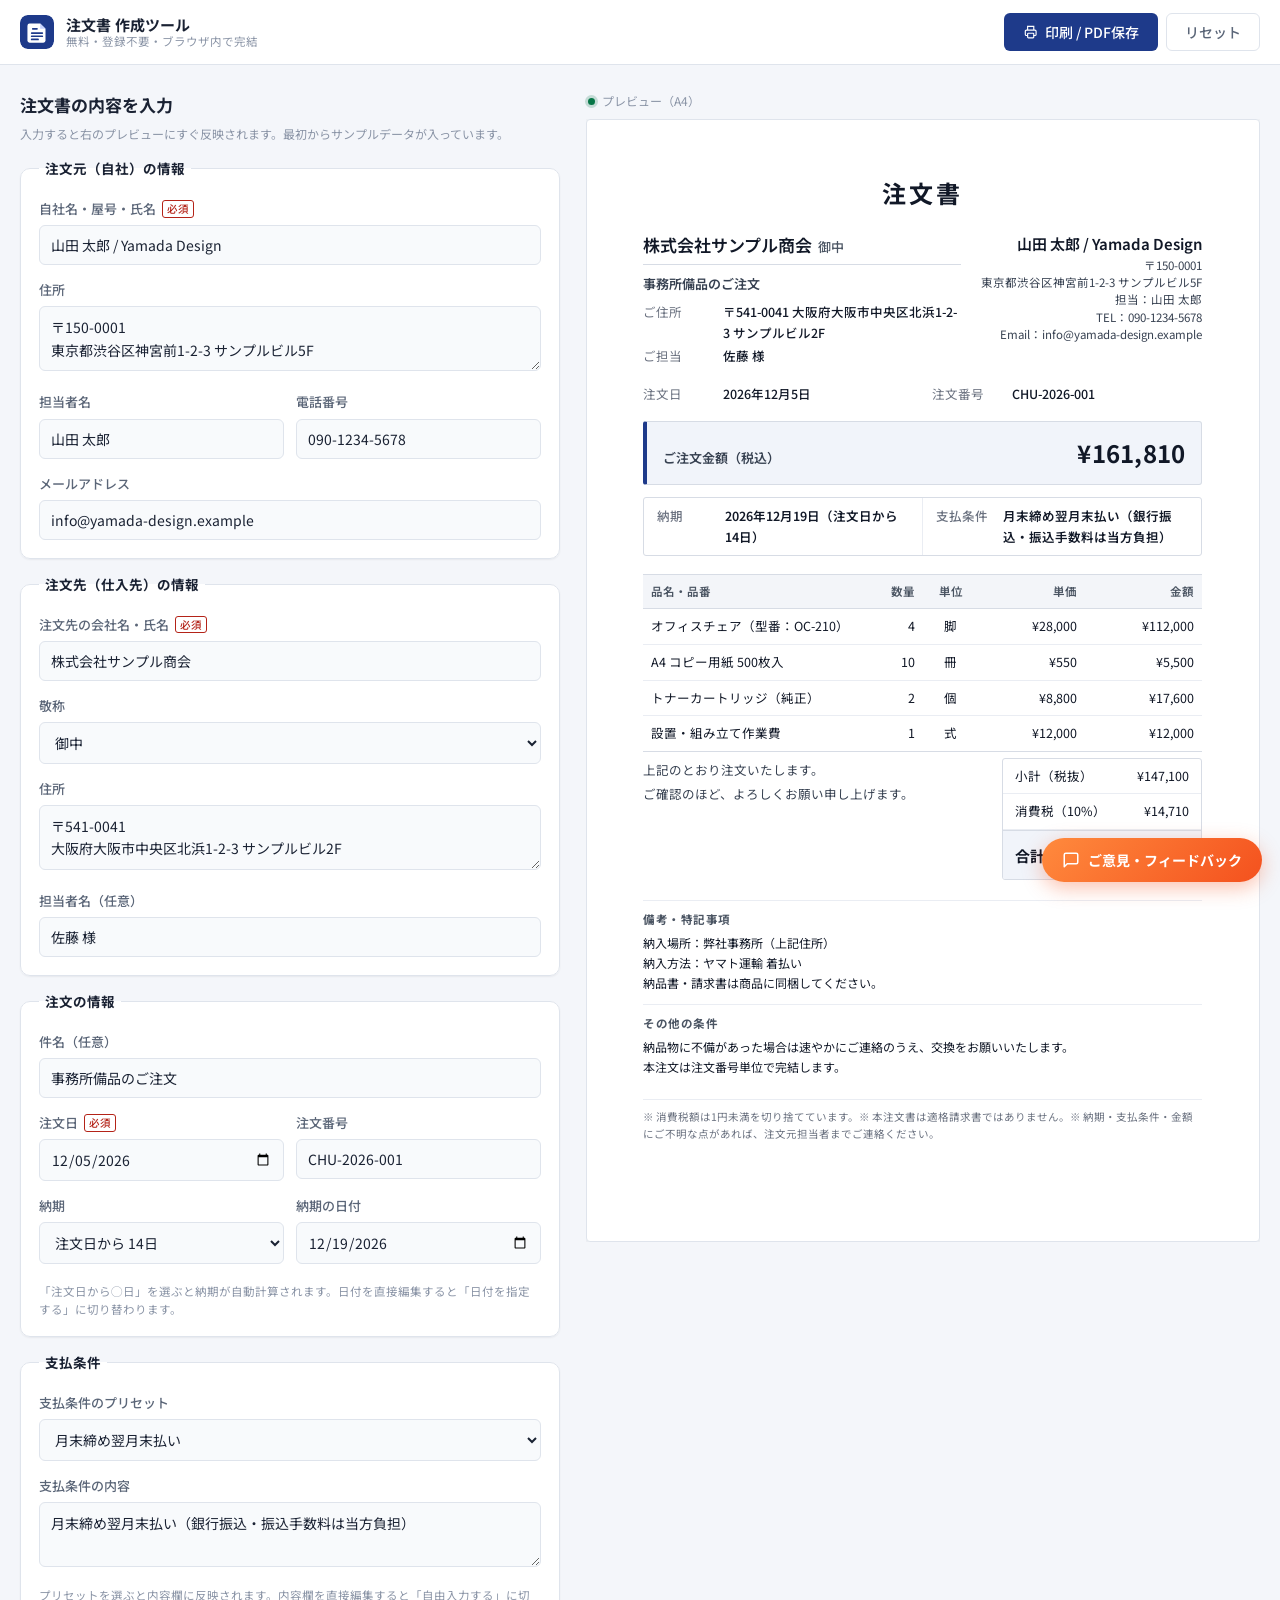
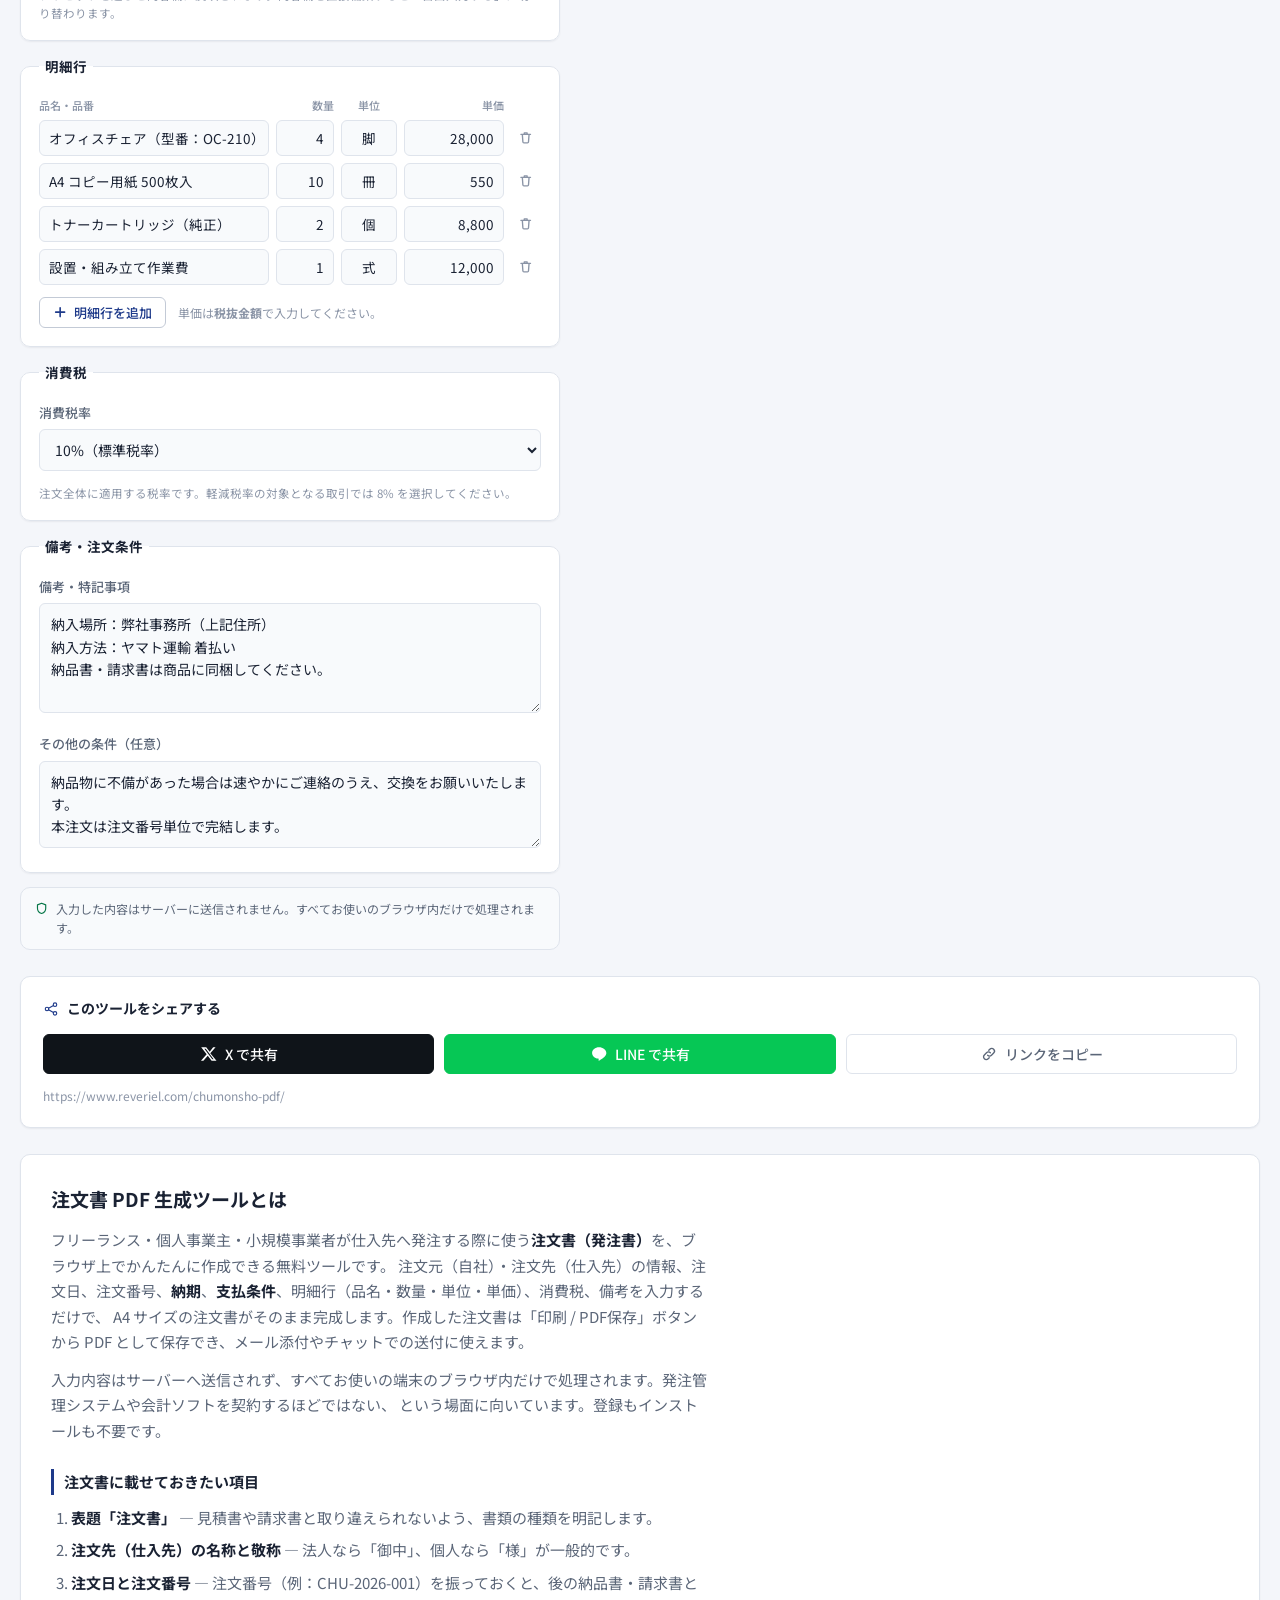
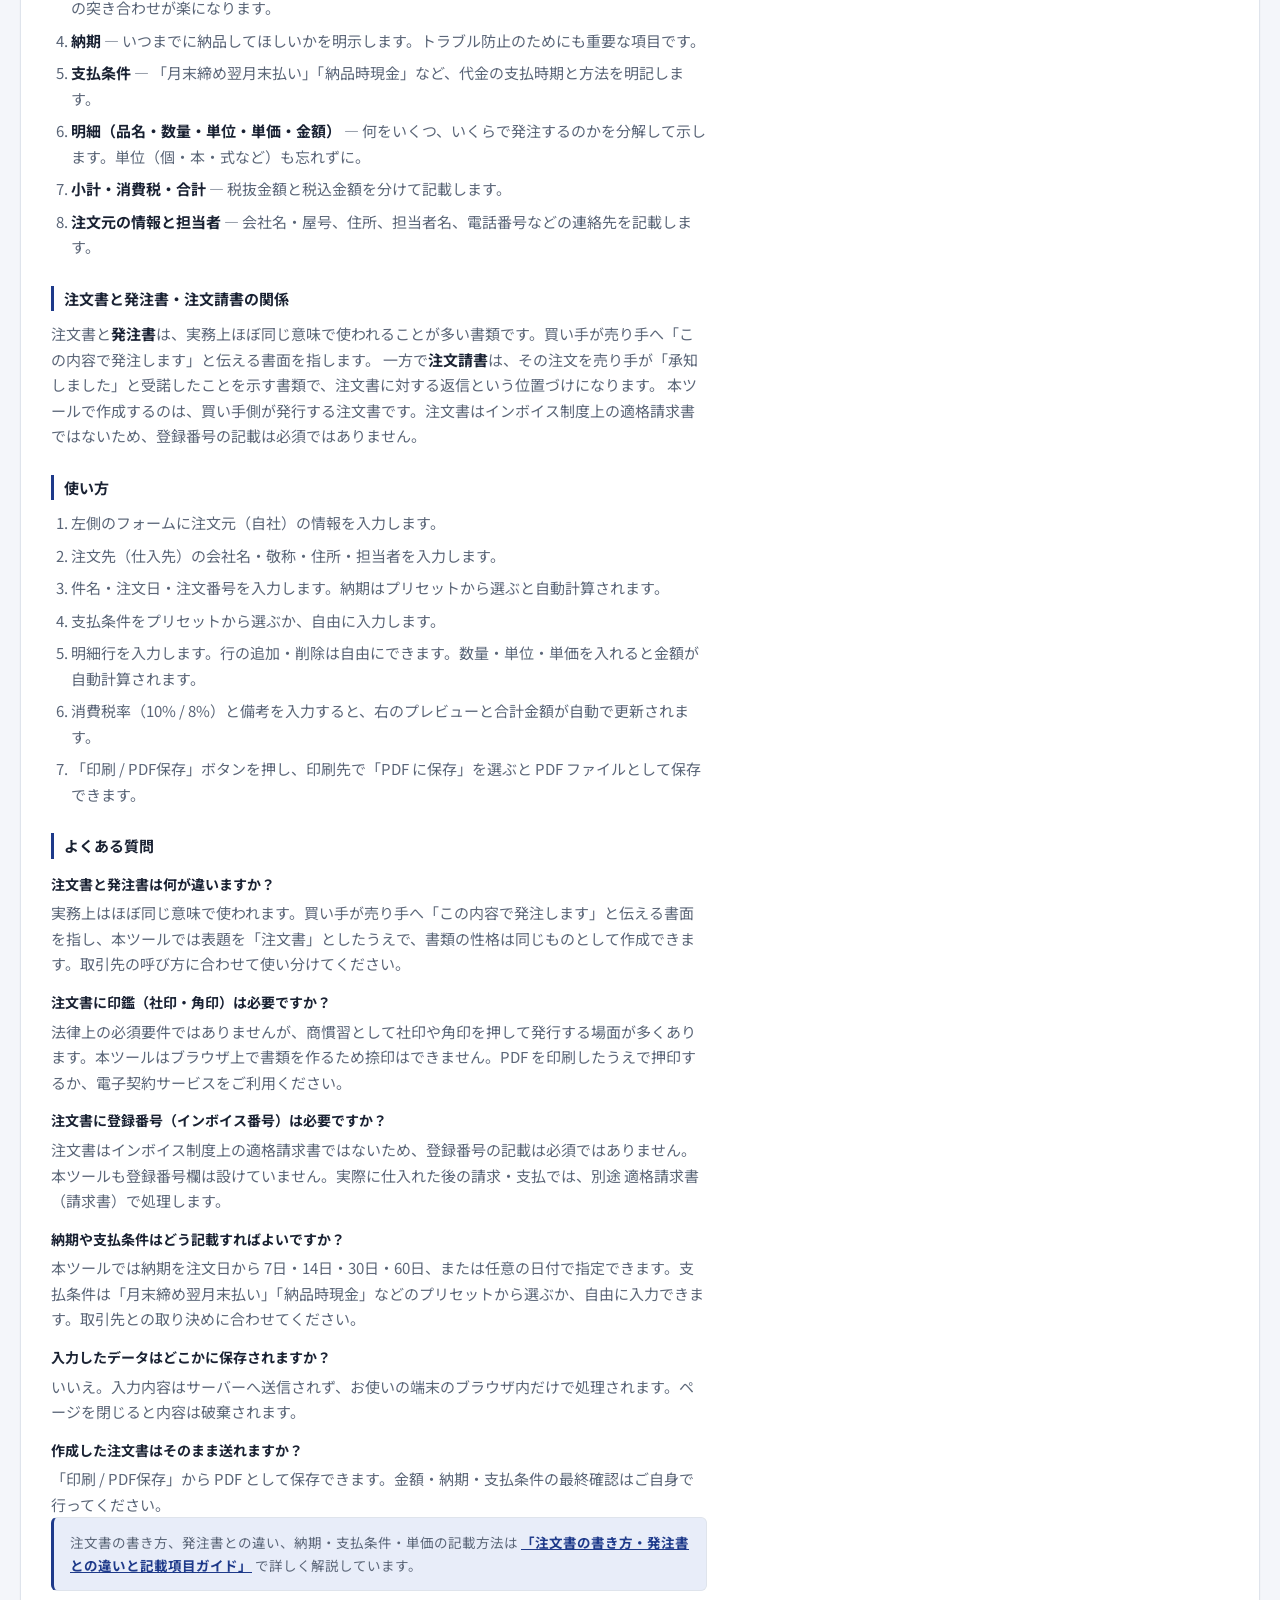
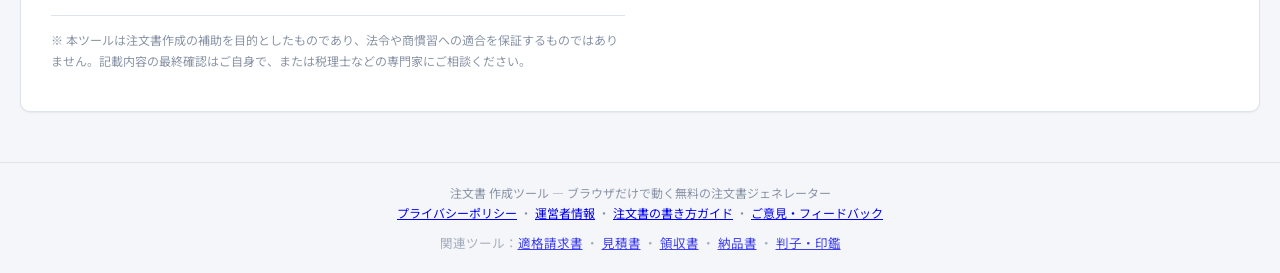
==== commit e155d6e0: "PM迭代：补隐私政策/运营者信息/SEO教程页+联盟区块+跨站CTA按钮配色修复" ====
--- a/index.html
+++ b/index.html
@@ -510,6 +510,11 @@
       <dd>「印刷 / PDF保存」から PDF として保存できます。金額・納期・支払条件の最終確認はご自身で行ってください。</dd>
     </dl>
 
+    <p class="seo-guide-link">
+      注文書の書き方、発注書との違い、納期・支払条件・単価の記載方法は
+      <a href="kakikata.html">「注文書の書き方・発注書との違いと記載項目ガイド」</a> で詳しく解説しています。
+    </p>
+
     <p class="disclaimer">
       ※ 本ツールは注文書作成の補助を目的としたものであり、法令や商慣習への適合を保証するものではありません。記載内容の最終確認はご自身で、または税理士などの専門家にご相談ください。
     </p>
@@ -519,7 +524,7 @@
 <footer class="site-footer no-print">
   <div class="wrap">
     <p>注文書 作成ツール — ブラウザだけで動く無料の注文書ジェネレーター</p>
-    <p><a href="https://docs.google.com/forms/d/e/1FAIpQLSfHGUfgAlViT3TFiVtJi_EpJ4ioUpd9oGyaJ7rehEV-gBH_PA/viewform?usp=pp_url&amp;entry.1745177199=%E6%B3%A8%E6%96%87%E6%9B%B8" target="_blank" rel="noopener">ご意見・フィードバック</a></p>
+    <p><a href="privacy.html">プライバシーポリシー</a> ・ <a href="company.html">運営者情報</a> ・ <a href="kakikata.html">注文書の書き方ガイド</a> ・ <a href="https://docs.google.com/forms/d/e/1FAIpQLSfHGUfgAlViT3TFiVtJi_EpJ4ioUpd9oGyaJ7rehEV-gBH_PA/viewform?usp=pp_url&amp;entry.1745177199=%E6%B3%A8%E6%96%87%E6%9B%B8" target="_blank" rel="noopener">ご意見・フィードバック</a></p>
     <p style="margin-top:8px;font-size:12.5px;opacity:.75;">関連ツール：<a href="https://www.reveriel.com/japan-invoice-pdf/">適格請求書</a> ・ <a href="https://www.reveriel.com/mitsumori-pdf/">見積書</a> ・ <a href="https://www.reveriel.com/ryoshusho-pdf/">領収書</a> ・ <a href="https://www.reveriel.com/nohinsho-pdf/">納品書</a> ・ <a href="https://www.reveriel.com/hanko-generator/">判子・印鑑</a></p>
   </div>
 </footer>
--- a/style.css
+++ b/style.css
@@ -727,6 +727,19 @@
 
 .seo-list li { margin-bottom: 7px; }
 
+.seo-guide-link {
+  margin: 18px 0 0;
+  padding: 13px 16px;
+  background: var(--c-accent-soft);
+  border: 1px solid var(--c-border);
+  border-left: 3px solid var(--c-accent);
+  border-radius: var(--radius-sm);
+  font-size: 13.5px;
+  color: var(--c-text-muted);
+  max-width: 82ch;
+}
+.seo-guide-link a { color: var(--c-accent); font-weight: 700; }
+
 .faq { margin: 0; max-width: 82ch; }
 .faq dt {
   font-weight: 700;
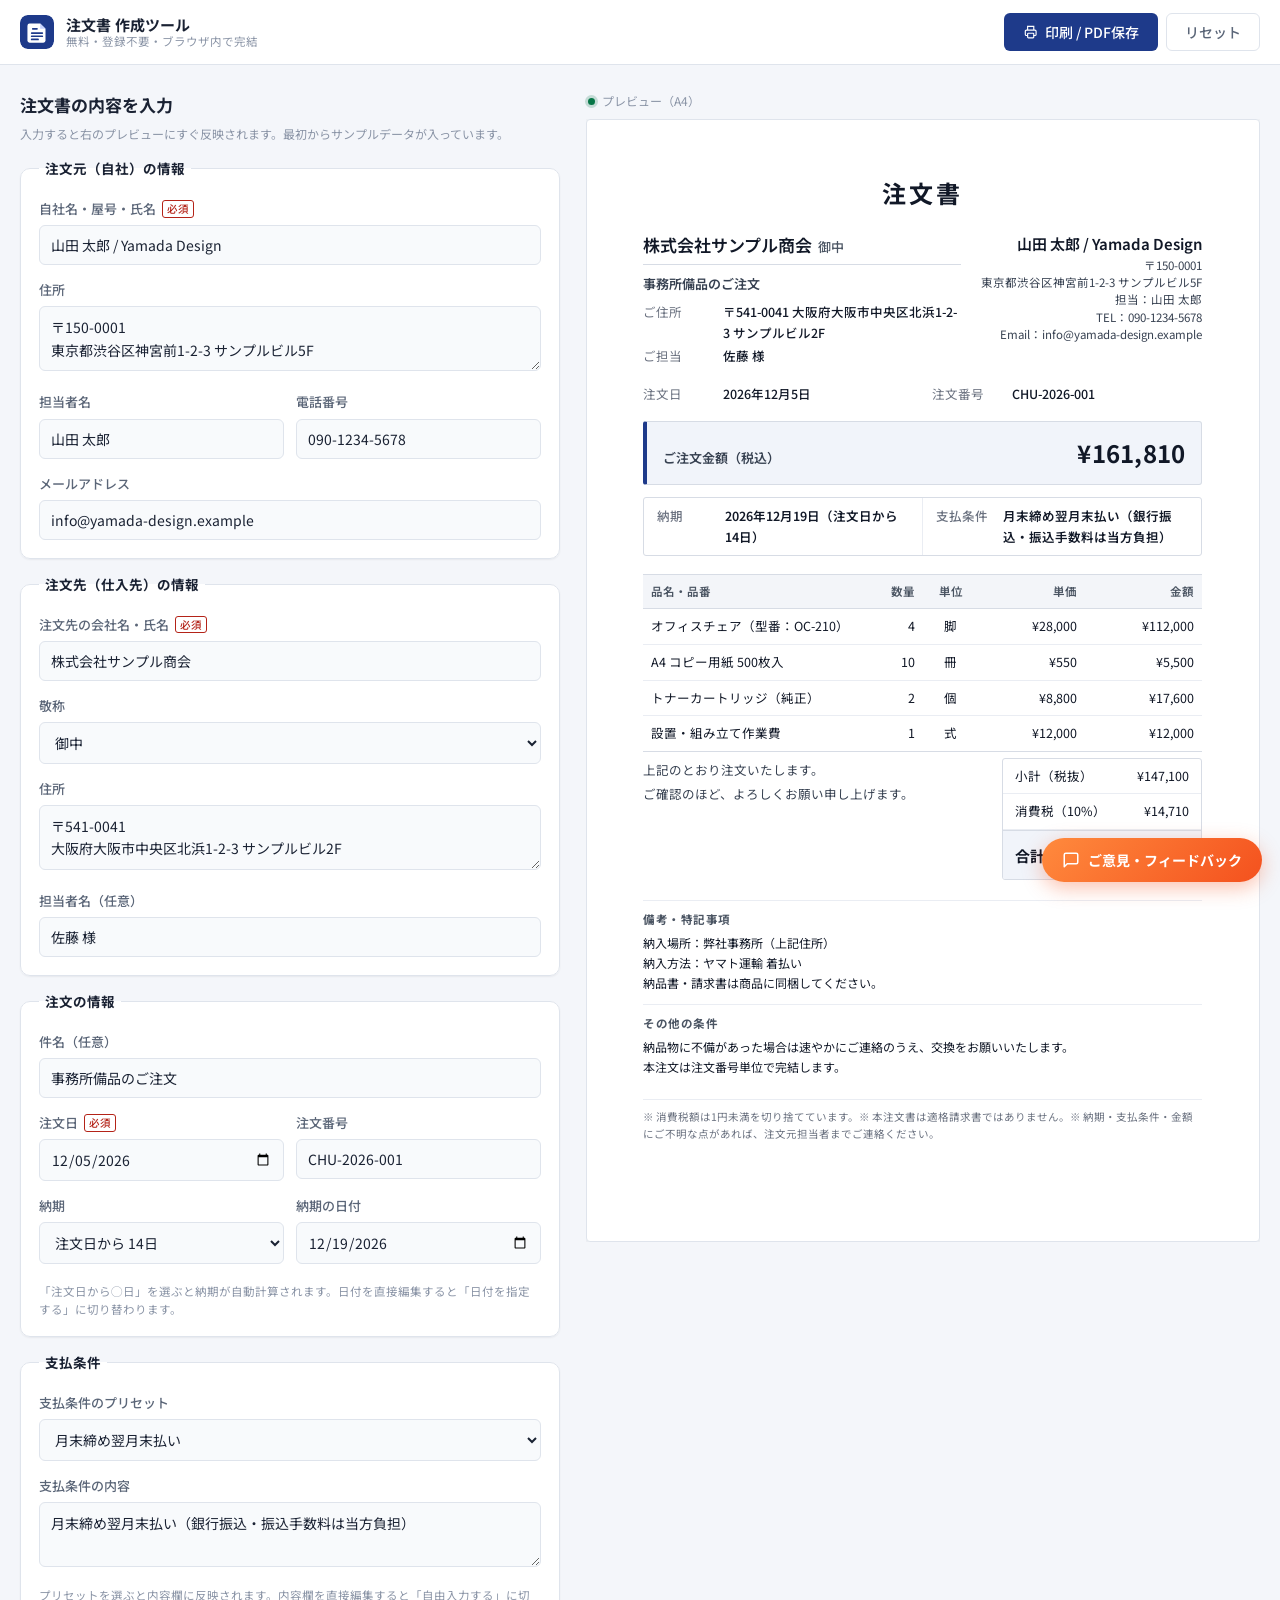
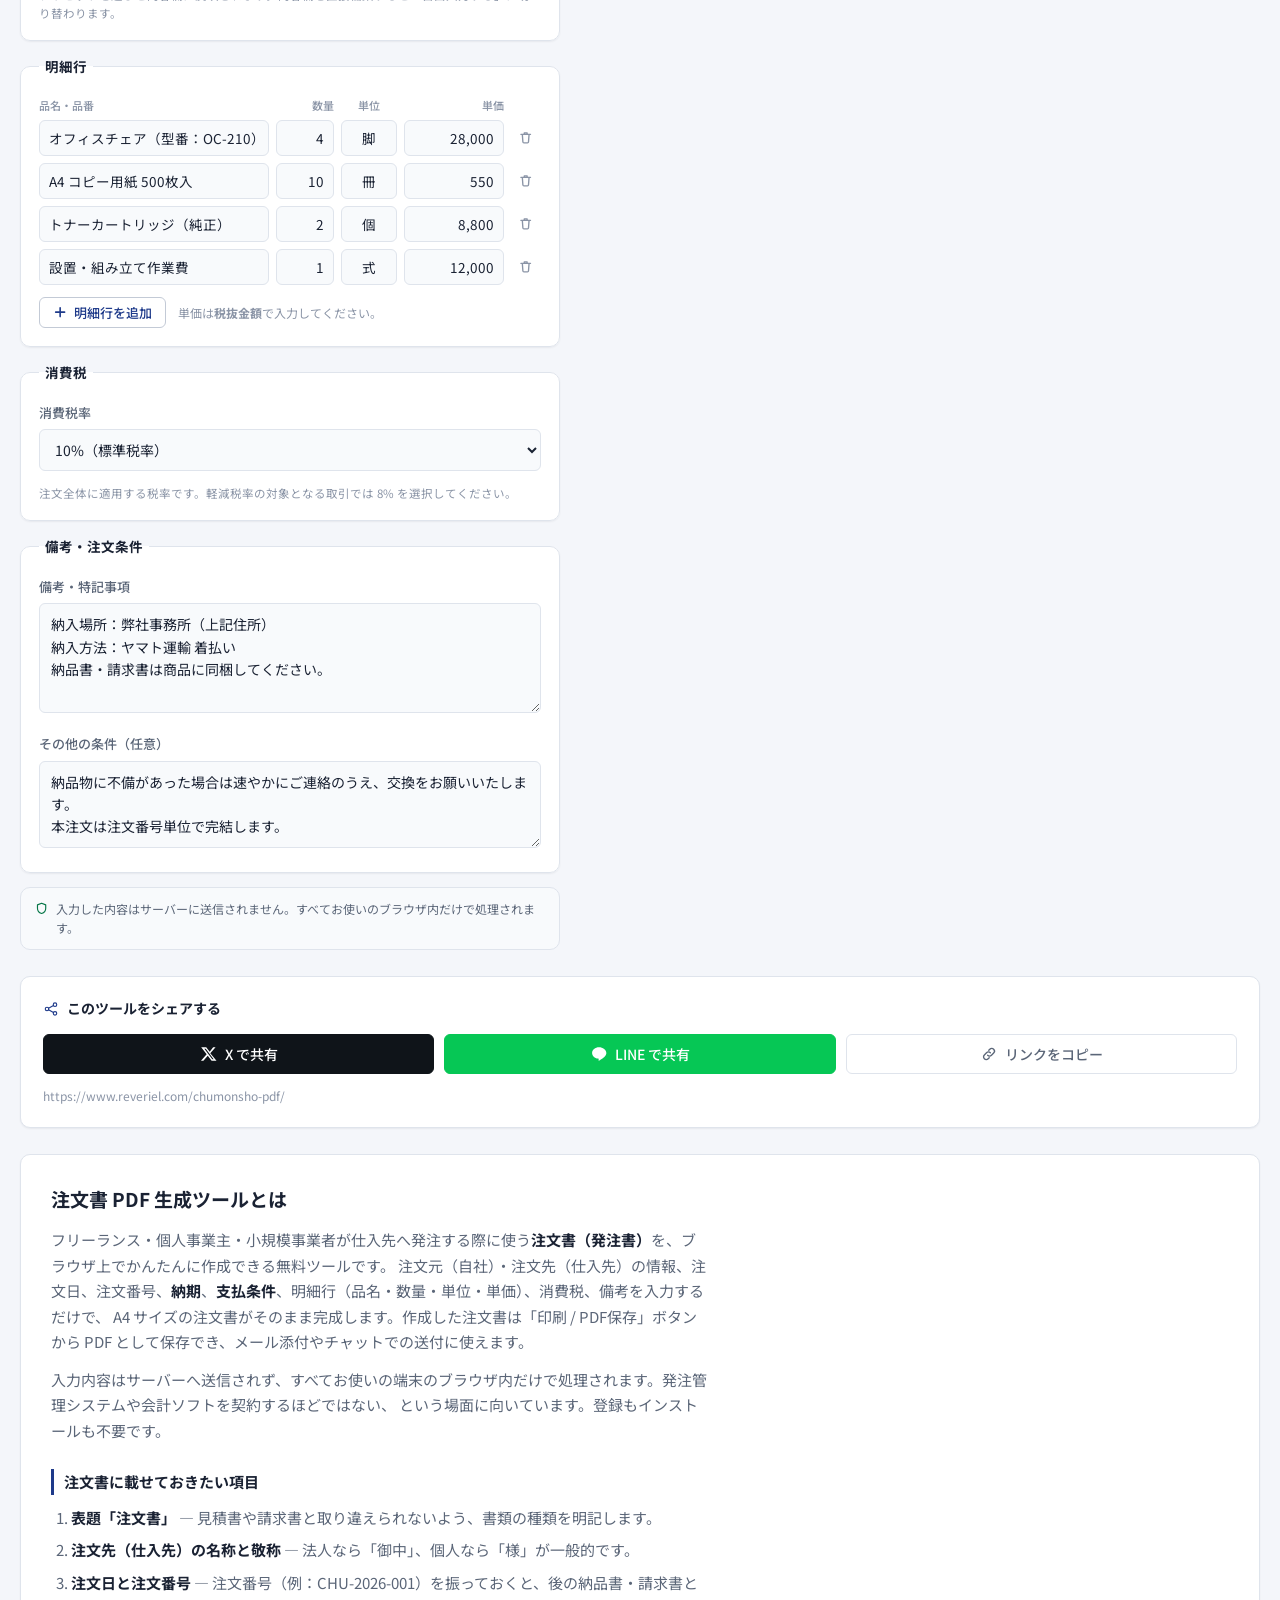
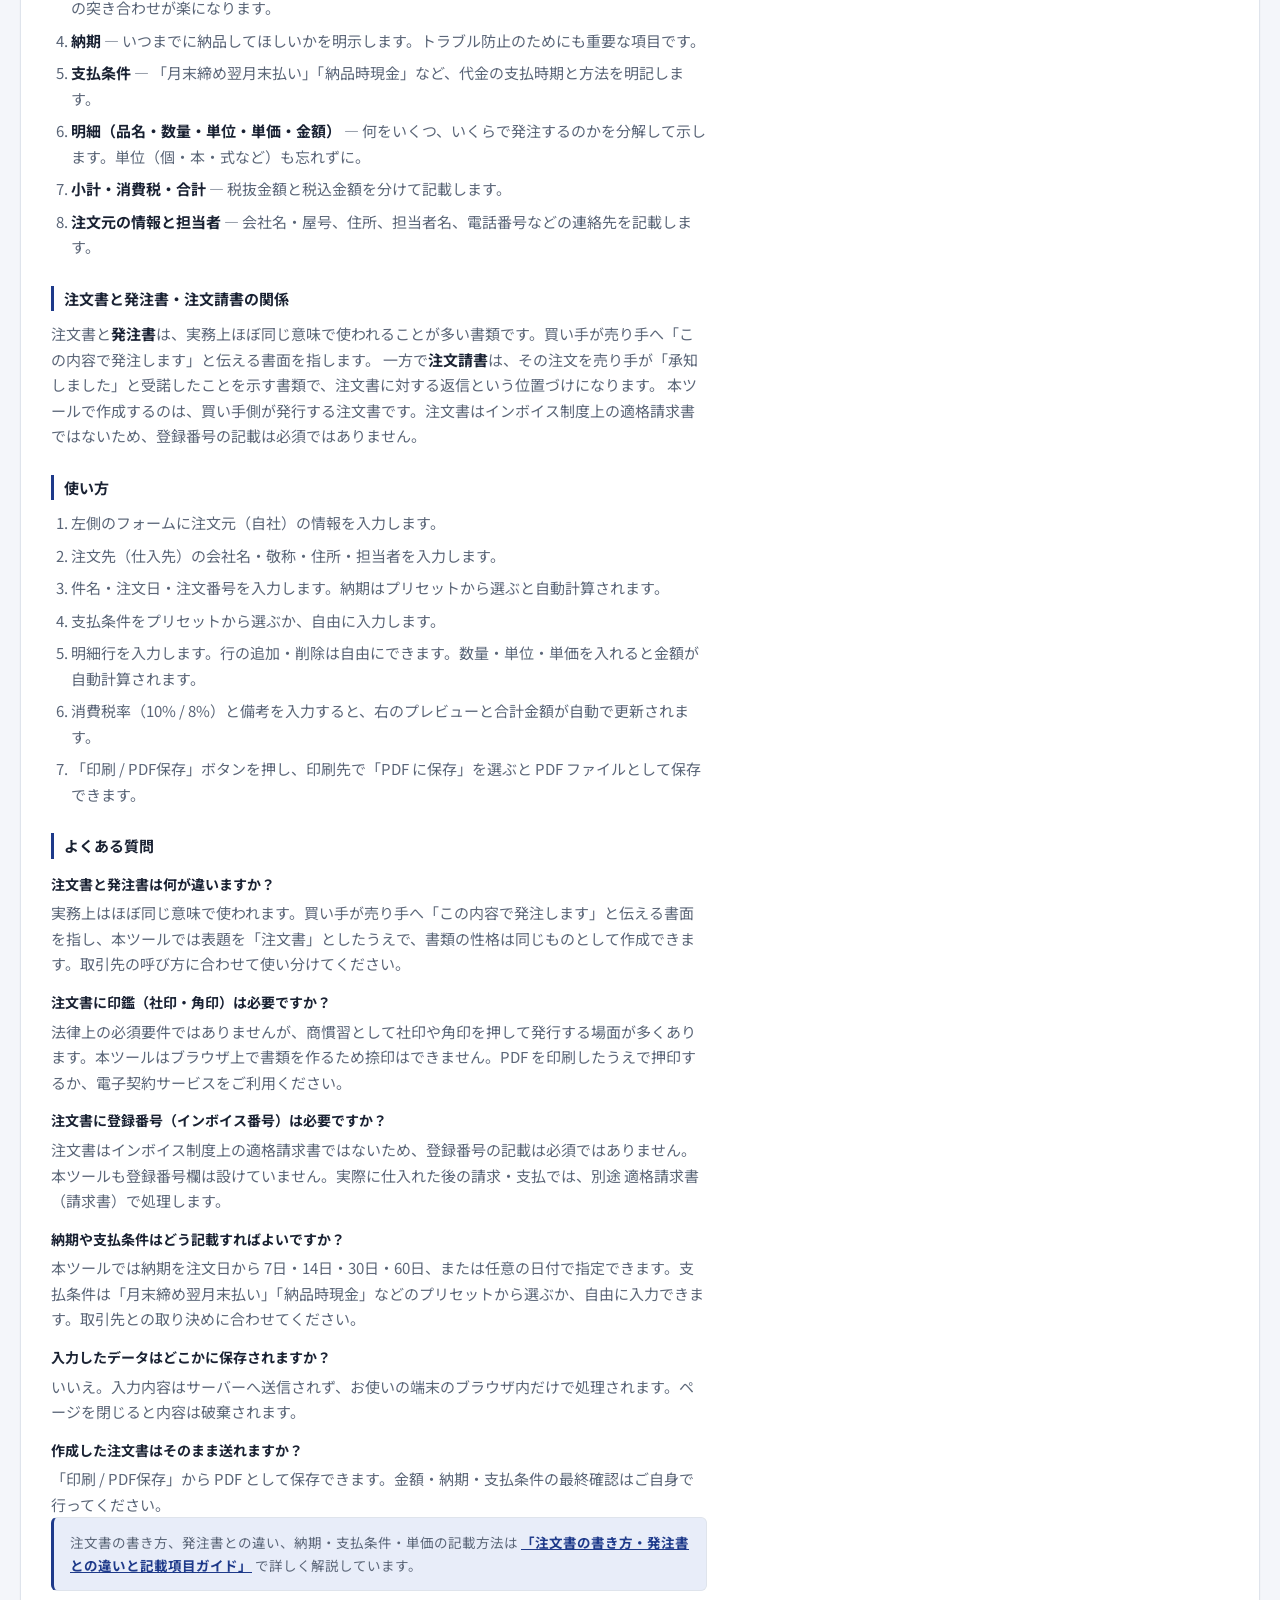
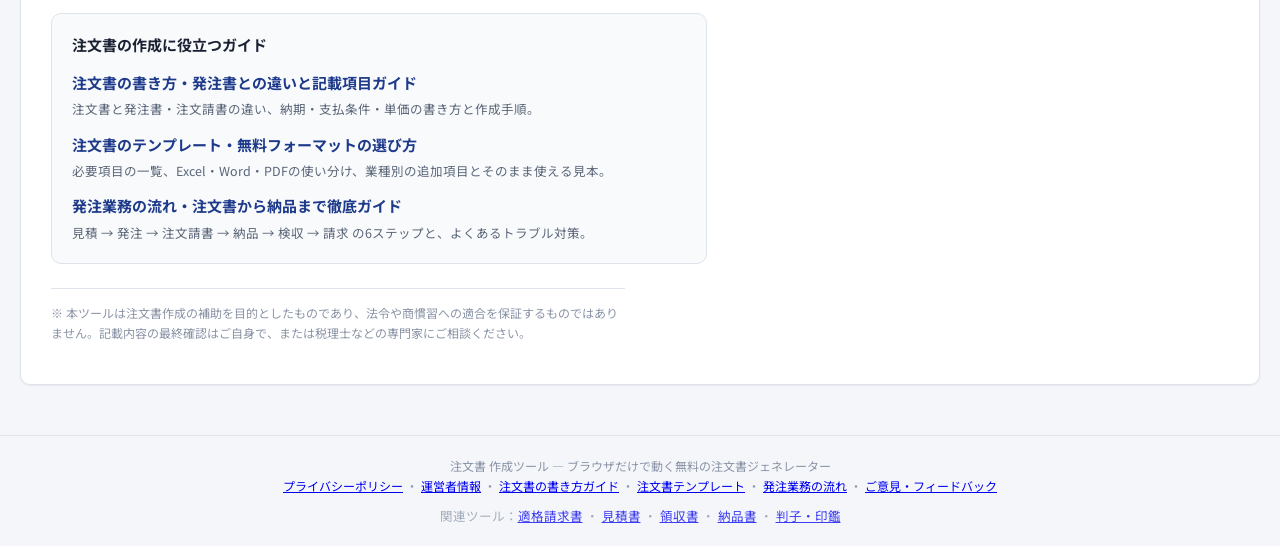
==== commit e8800f01: "教程页扩充：新增書き方解説教程2篇并更新首页入口/sitemap" ====
--- a/index.html
+++ b/index.html
@@ -515,6 +515,24 @@
       <a href="kakikata.html">「注文書の書き方・発注書との違いと記載項目ガイド」</a> で詳しく解説しています。
     </p>
 
+    <div class="seo-guides">
+      <h2>注文書の作成に役立つガイド</h2>
+      <ul>
+        <li>
+          <a href="kakikata.html">注文書の書き方・発注書との違いと記載項目ガイド</a>
+          <span>注文書と発注書・注文請書の違い、納期・支払条件・単価の書き方と作成手順。</span>
+        </li>
+        <li>
+          <a href="template.html">注文書のテンプレート・無料フォーマットの選び方</a>
+          <span>必要項目の一覧、Excel・Word・PDFの使い分け、業種別の追加項目とそのまま使える見本。</span>
+        </li>
+        <li>
+          <a href="hatchuu-flow.html">発注業務の流れ・注文書から納品まで徹底ガイド</a>
+          <span>見積 → 発注 → 注文請書 → 納品 → 検収 → 請求 の6ステップと、よくあるトラブル対策。</span>
+        </li>
+      </ul>
+    </div>
+
     <p class="disclaimer">
       ※ 本ツールは注文書作成の補助を目的としたものであり、法令や商慣習への適合を保証するものではありません。記載内容の最終確認はご自身で、または税理士などの専門家にご相談ください。
     </p>
@@ -524,7 +542,7 @@
 <footer class="site-footer no-print">
   <div class="wrap">
     <p>注文書 作成ツール — ブラウザだけで動く無料の注文書ジェネレーター</p>
-    <p><a href="privacy.html">プライバシーポリシー</a> ・ <a href="company.html">運営者情報</a> ・ <a href="kakikata.html">注文書の書き方ガイド</a> ・ <a href="https://docs.google.com/forms/d/e/1FAIpQLSfHGUfgAlViT3TFiVtJi_EpJ4ioUpd9oGyaJ7rehEV-gBH_PA/viewform?usp=pp_url&amp;entry.1745177199=%E6%B3%A8%E6%96%87%E6%9B%B8" target="_blank" rel="noopener">ご意見・フィードバック</a></p>
+    <p><a href="privacy.html">プライバシーポリシー</a> ・ <a href="company.html">運営者情報</a> ・ <a href="kakikata.html">注文書の書き方ガイド</a> ・ <a href="template.html">注文書テンプレート</a> ・ <a href="hatchuu-flow.html">発注業務の流れ</a> ・ <a href="https://docs.google.com/forms/d/e/1FAIpQLSfHGUfgAlViT3TFiVtJi_EpJ4ioUpd9oGyaJ7rehEV-gBH_PA/viewform?usp=pp_url&amp;entry.1745177199=%E6%B3%A8%E6%96%87%E6%9B%B8" target="_blank" rel="noopener">ご意見・フィードバック</a></p>
     <p style="margin-top:8px;font-size:12.5px;opacity:.75;">関連ツール：<a href="https://www.reveriel.com/japan-invoice-pdf/">適格請求書</a> ・ <a href="https://www.reveriel.com/mitsumori-pdf/">見積書</a> ・ <a href="https://www.reveriel.com/ryoshusho-pdf/">領収書</a> ・ <a href="https://www.reveriel.com/nohinsho-pdf/">納品書</a> ・ <a href="https://www.reveriel.com/hanko-generator/">判子・印鑑</a></p>
   </div>
 </footer>
--- a/style.css
+++ b/style.css
@@ -740,6 +740,25 @@
 }
 .seo-guide-link a { color: var(--c-accent); font-weight: 700; }
 
+.seo-guides {
+  margin: 22px 0 0;
+  padding: 18px 20px 20px;
+  border: 1px solid var(--c-border);
+  border-radius: var(--radius);
+  background: var(--c-surface-2);
+  max-width: 82ch;
+}
+.seo-guides h2 {
+  margin: 0 0 12px;
+  font-size: 15px;
+  color: var(--c-text);
+}
+.seo-guides ul { list-style: none; margin: 0; padding: 0; display: grid; gap: 12px; }
+.seo-guides li { margin: 0; }
+.seo-guides a { color: var(--c-accent); font-weight: 700; text-decoration: none; }
+.seo-guides a:hover { text-decoration: underline; }
+.seo-guides span { display: block; margin-top: 3px; font-size: 12.5px; color: var(--c-text-muted); }
+
 .faq { margin: 0; max-width: 82ch; }
 .faq dt {
   font-weight: 700;
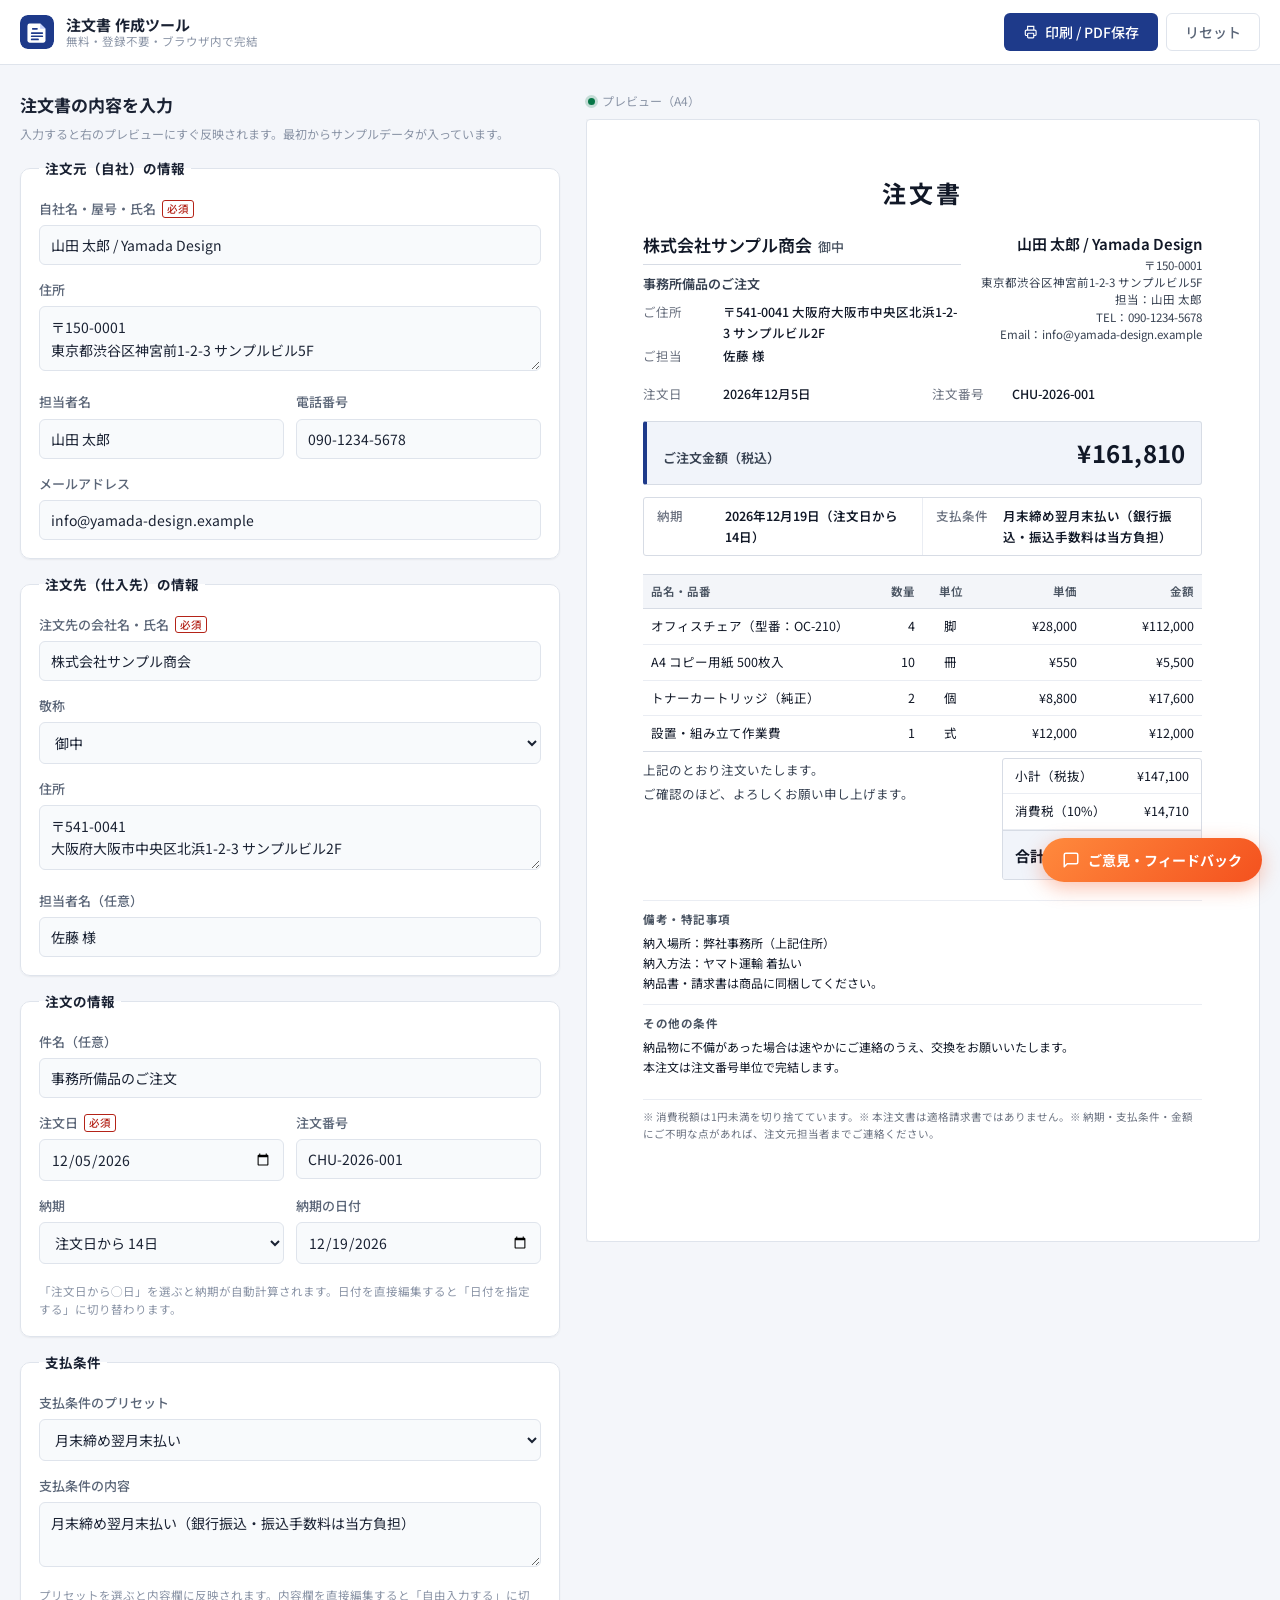
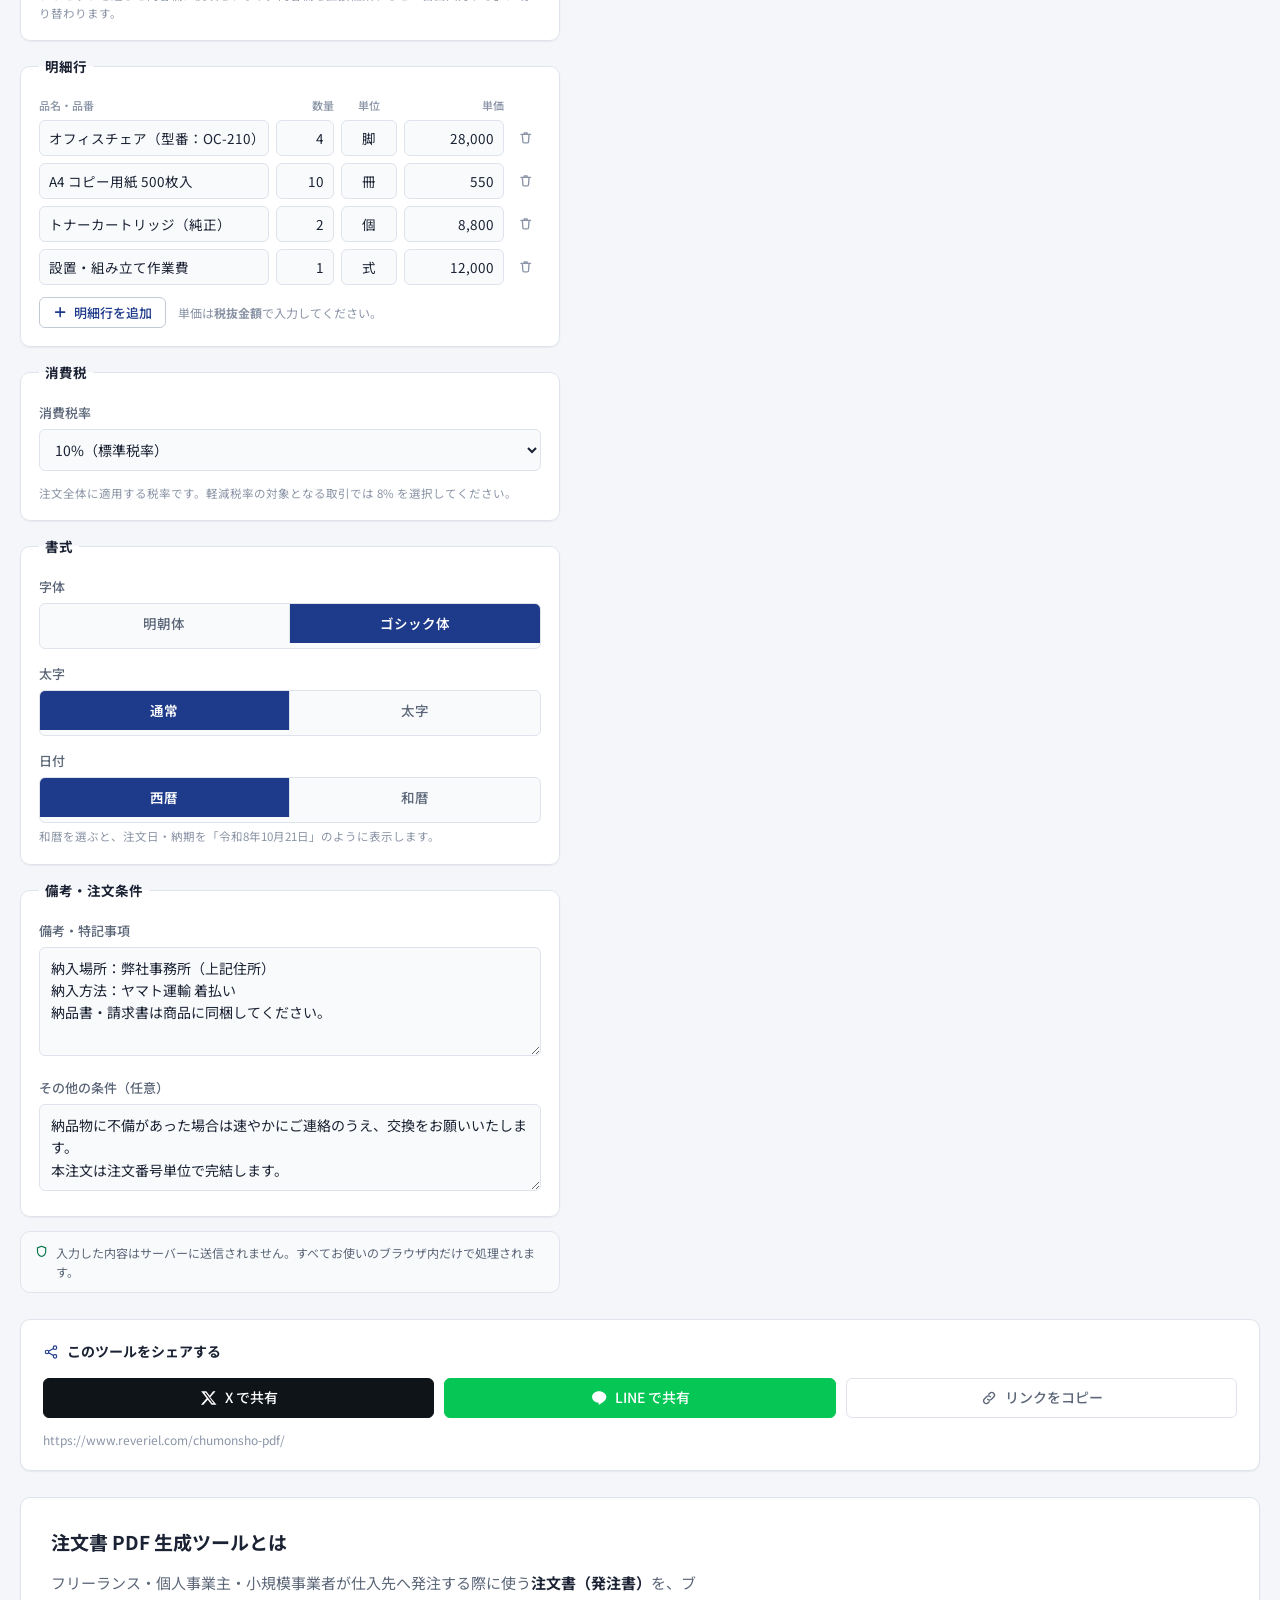
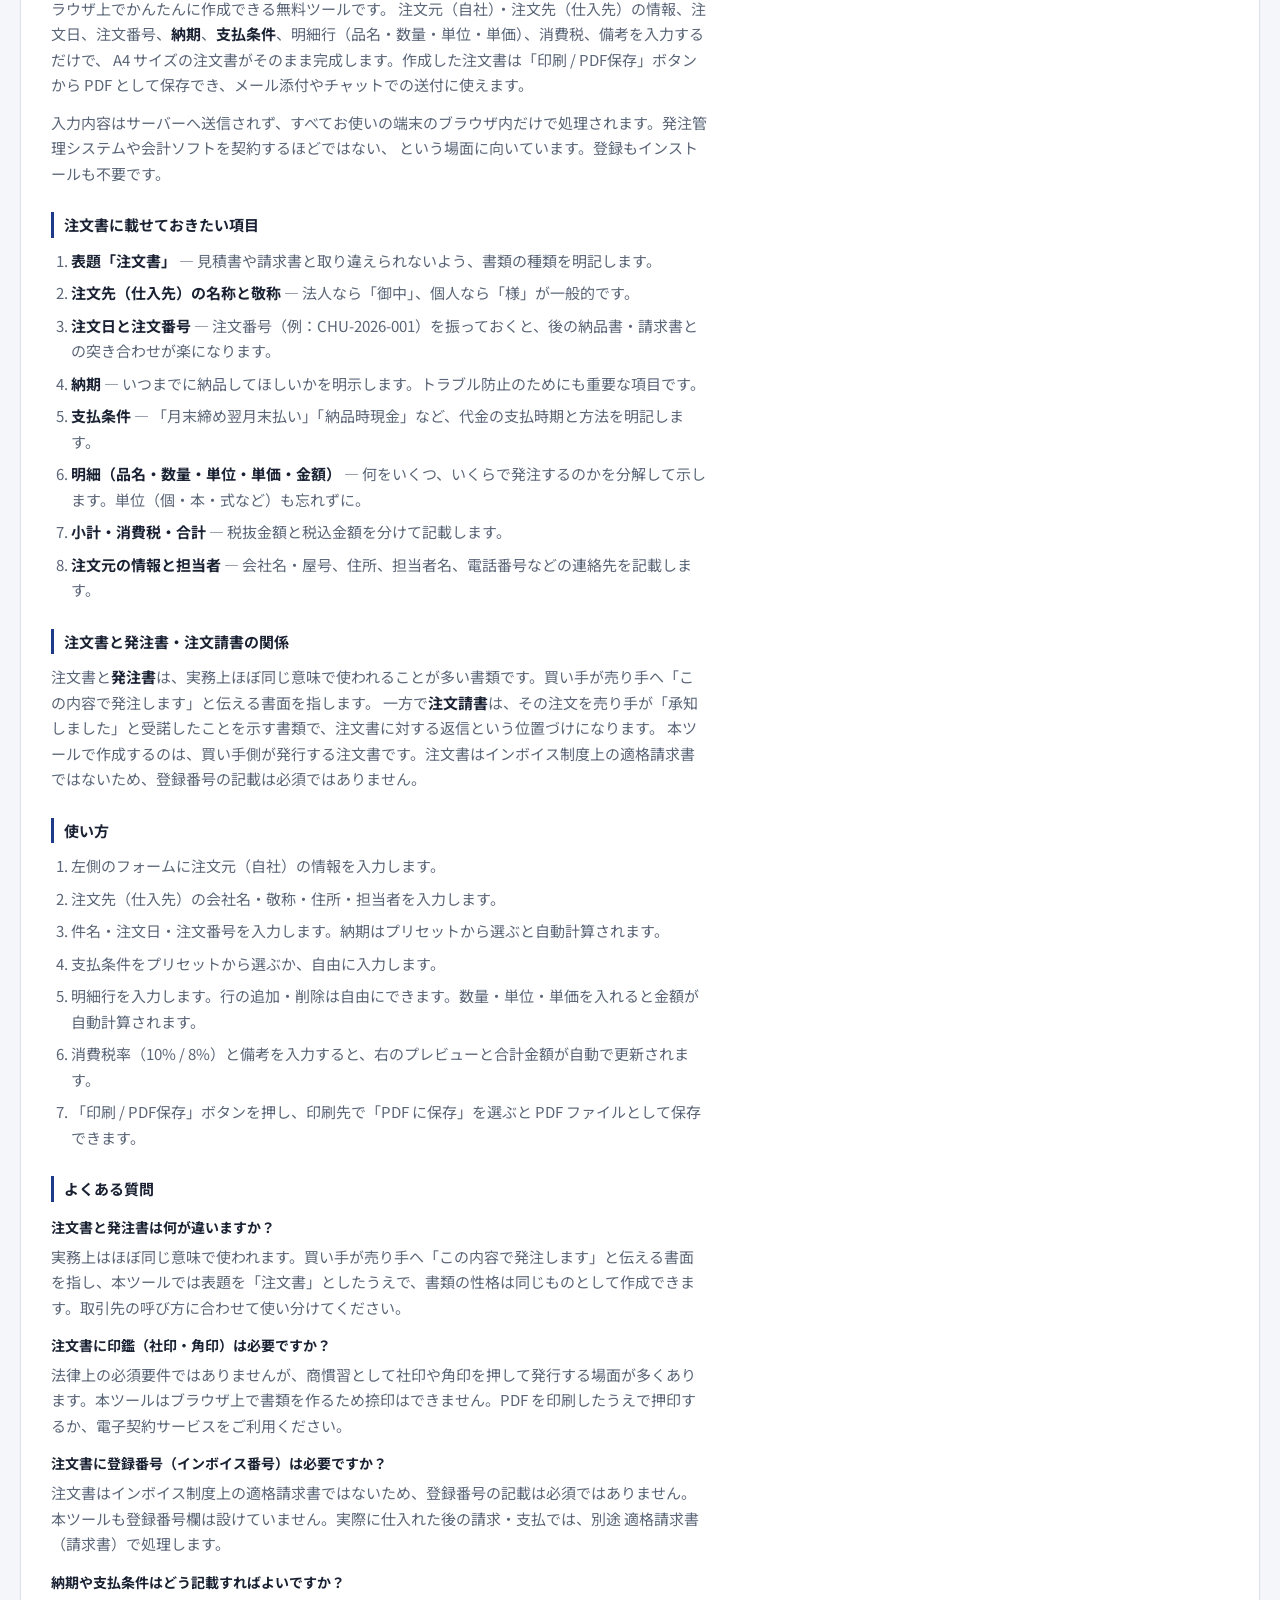
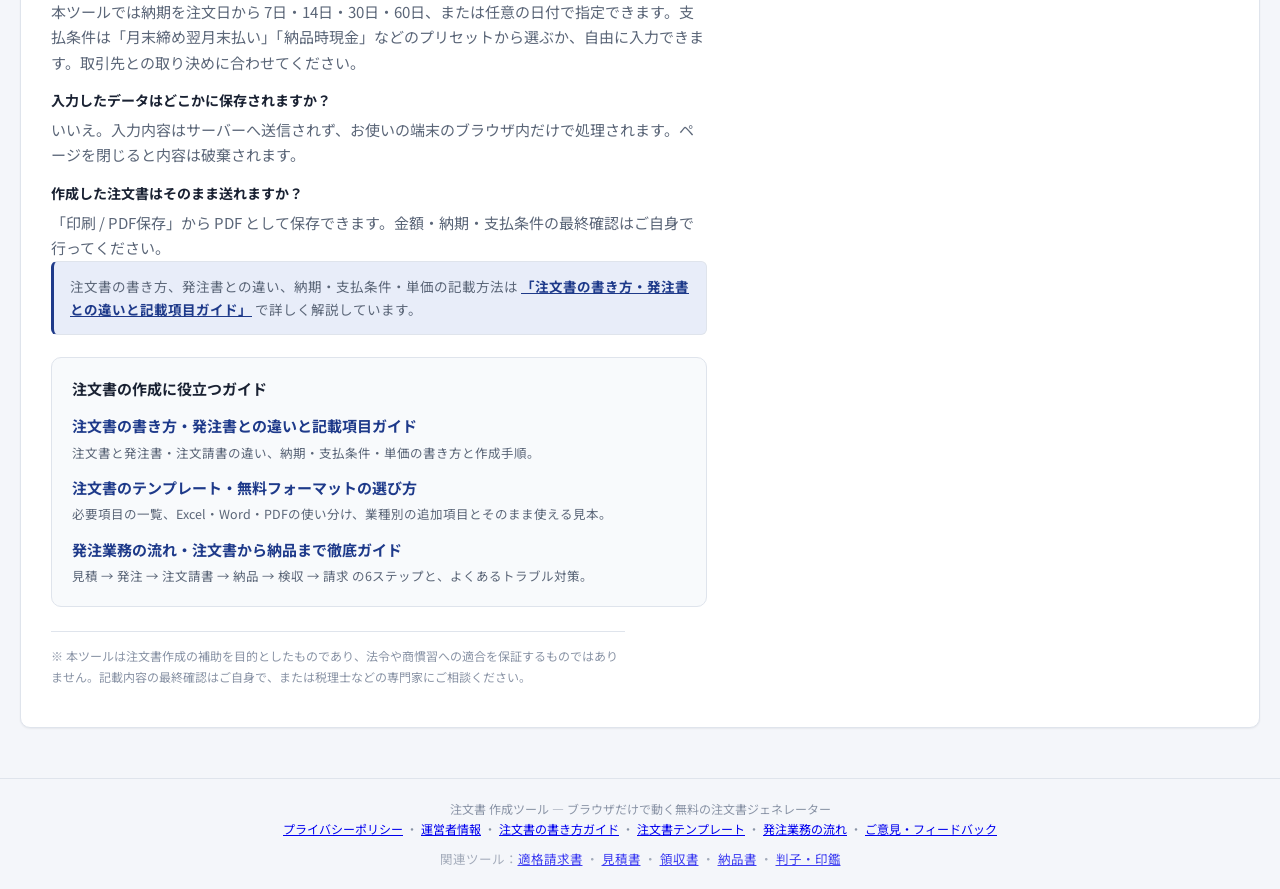
==== commit df95bff2: "書式控件：字体(明朝/ゴシック)、粗细、日期(西暦/和暦)自定义" ====
--- a/index.html
+++ b/index.html
@@ -291,6 +291,53 @@
       </fieldset>
 
       <fieldset class="card">
+        <legend>書式</legend>
+
+        <div class="field">
+          <span class="field-label" id="docFontLabel">字体</span>
+          <div class="seg" role="radiogroup" aria-labelledby="docFontLabel">
+            <label class="seg-item">
+              <input type="radio" name="docFont" value="mincho">
+              <span>明朝体</span>
+            </label>
+            <label class="seg-item">
+              <input type="radio" name="docFont" value="gothic" checked>
+              <span>ゴシック体</span>
+            </label>
+          </div>
+        </div>
+
+        <div class="field">
+          <span class="field-label" id="docWeightLabel">太字</span>
+          <div class="seg" role="radiogroup" aria-labelledby="docWeightLabel">
+            <label class="seg-item">
+              <input type="radio" name="docWeight" value="normal" checked>
+              <span>通常</span>
+            </label>
+            <label class="seg-item">
+              <input type="radio" name="docWeight" value="bold">
+              <span>太字</span>
+            </label>
+          </div>
+        </div>
+
+        <div class="field">
+          <span class="field-label" id="dateStyleLabel">日付</span>
+          <div class="seg" role="radiogroup" aria-labelledby="dateStyleLabel">
+            <label class="seg-item">
+              <input type="radio" name="dateStyle" value="seireki" checked>
+              <span>西暦</span>
+            </label>
+            <label class="seg-item">
+              <input type="radio" name="dateStyle" value="wareki">
+              <span>和暦</span>
+            </label>
+          </div>
+          <p class="help">和暦を選ぶと、注文日・納期を「令和8年10月21日」のように表示します。</p>
+        </div>
+      </fieldset>
+
+      <fieldset class="card">
         <legend>備考・注文条件</legend>
 
         <div class="field">
--- a/style.css
+++ b/style.css
@@ -235,6 +235,69 @@
   vertical-align: 1px;
 }
 
+/* 書式設定（セグメント風ラジオ） */
+.field-label {
+  display: block;
+  font-size: 13px;
+  font-weight: 500;
+  color: var(--c-text-muted);
+  margin-bottom: 5px;
+}
+
+.seg {
+  display: flex;
+  border: 1px solid var(--c-border);
+  border-radius: var(--radius-sm);
+  background: var(--c-surface-2);
+  overflow: hidden;
+}
+
+.seg-item {
+  position: relative;
+  flex: 1 1 0;
+  min-width: 0;
+}
+
+.seg-item input {
+  position: absolute;
+  width: 1px;
+  height: 1px;
+  margin: 0;
+  opacity: 0;
+  pointer-events: none;
+}
+
+.seg-item span {
+  display: block;
+  padding: 8px 10px;
+  font-size: 13.5px;
+  color: var(--c-text-muted);
+  text-align: center;
+  cursor: pointer;
+  border-right: 1px solid var(--c-border);
+  transition: background-color .15s, color .15s;
+  user-select: none;
+}
+
+.seg-item:last-child span { border-right: 0; }
+
+.seg-item span:hover { background: var(--c-surface); color: var(--c-text); }
+
+.seg-item input:checked + span {
+  background: var(--c-accent);
+  color: #fff;
+  font-weight: 600;
+}
+
+.seg-item input:focus-visible + span {
+  outline: 2px solid var(--c-focus);
+  outline-offset: -2px;
+}
+
+@media (prefers-color-scheme: dark) {
+  .seg-item input:checked + span { color: #0d1220; }
+}
+
 .grid-2 {
   display: grid;
   grid-template-columns: 1fr 1fr;
@@ -331,7 +394,7 @@
 
 /* ---------------- プレビュー ---------------- */
 
-.preview-pane { position: sticky; top: 88px; }
+.preview-pane { position: static; top: 88px; }
 
 @media (max-width: 980px) {
   .preview-pane { position: static; }
@@ -369,13 +432,40 @@
   box-shadow: var(--shadow-lg);
   font-size: 12.5px;
   line-height: 1.65;
+  /* 書式（字体・太字）。既定値は従来の見た目（ゴシック体・通常）を保つ。 */
+  --doc-font: var(--font);
+  --doc-weight: 400;
+  --doc-medium: 500;
+  --doc-strong: 600;
+  --doc-heavy: 700;
+  font-family: var(--doc-font);
+  font-weight: var(--doc-weight);
+}
+
+/* 字体: 明朝体 / ゴシック体
+   既定のゴシック体は従来の --font（Hiragino Kaku Gothic ProN / Yu Gothic /
+   Noto Sans JP 系）をそのまま使い、開いた直後の見た目を変えない。 */
+.paper.font-gothic {
+  --doc-font: var(--font);
+}
+
+.paper.font-mincho {
+  --doc-font: "Hiragino Mincho ProN", "Yu Mincho", "Noto Serif JP", serif;
+}
+
+/* 太字: 紙面の文字を 400 → 700 に。見出し等の相対的な強弱は保つ。 */
+.paper.doc-bold {
+  --doc-weight: 700;
+  --doc-medium: 700;
+  --doc-strong: 700;
+  --doc-heavy: 700;
 }
 
 /* 書類タイトル */
 .doc-title {
   margin: 0 0 20px;
   font-size: 24px;
-  font-weight: 700;
+  font-weight: var(--doc-heavy);
   letter-spacing: .14em;
   text-align: center;
   color: var(--paper-ink);
@@ -396,7 +486,7 @@
 .doc-to {
   margin: 0 0 8px;
   font-size: 17px;
-  font-weight: 600;
+  font-weight: var(--doc-strong);
   line-height: 1.45;
   border-bottom: 1px solid var(--paper-line);
   padding-bottom: 6px;
@@ -407,14 +497,14 @@
 .honorific {
   margin-left: 6px;
   font-size: 13px;
-  font-weight: 500;
+  font-weight: var(--doc-medium);
   color: #4b5563;
 }
 
 .doc-subject {
   margin: 0 0 8px;
   font-size: 13px;
-  font-weight: 600;
+  font-weight: var(--doc-strong);
   color: #374151;
   word-break: break-word;
 }
@@ -434,7 +524,7 @@
 
 .doc-meta-line > span:last-child {
   font-variant-numeric: tabular-nums;
-  font-weight: 500;
+  font-weight: var(--doc-medium);
   word-break: break-word;
 }
 
@@ -453,7 +543,7 @@
 .issuer-name {
   margin: 0 0 3px;
   font-size: 15px;
-  font-weight: 600;
+  font-weight: var(--doc-strong);
   line-height: 1.4;
   word-break: break-word;
 }
@@ -481,11 +571,11 @@
   margin-bottom: 12px;
 }
 
-.total-label { font-size: 13px; font-weight: 600; color: #374151; }
+.total-label { font-size: 13px; font-weight: var(--doc-strong); color: #374151; }
 
 .total-value {
   font-size: 24px;
-  font-weight: 700;
+  font-weight: var(--doc-heavy);
   letter-spacing: .01em;
   font-variant-numeric: tabular-nums;
   white-space: nowrap;
@@ -524,11 +614,11 @@
   flex: none;
   min-width: 4.6em;
   color: #6b7280;
-  font-weight: 500;
+  font-weight: var(--doc-medium);
 }
 
 .terms-val {
-  font-weight: 600;
+  font-weight: var(--doc-strong);
   word-break: break-word;
   white-space: pre-wrap;
 }
@@ -554,7 +644,7 @@
   border-top: 1px solid var(--paper-line);
   border-bottom: 1px solid var(--paper-line);
   font-size: 11.5px;
-  font-weight: 600;
+  font-weight: var(--doc-strong);
   color: #4b5563;
   white-space: nowrap;
 }
@@ -619,7 +709,7 @@
   background: #f1f4fa;
   border-top: 1px solid var(--paper-line);
   font-size: 15px;
-  font-weight: 700;
+  font-weight: var(--doc-heavy);
   padding-block: 10px;
 }
 
@@ -637,7 +727,7 @@
 .foot-title {
   margin: 0 0 4px;
   font-size: 11.5px;
-  font-weight: 700;
+  font-weight: var(--doc-heavy);
   color: #4b5563;
   letter-spacing: .04em;
 }
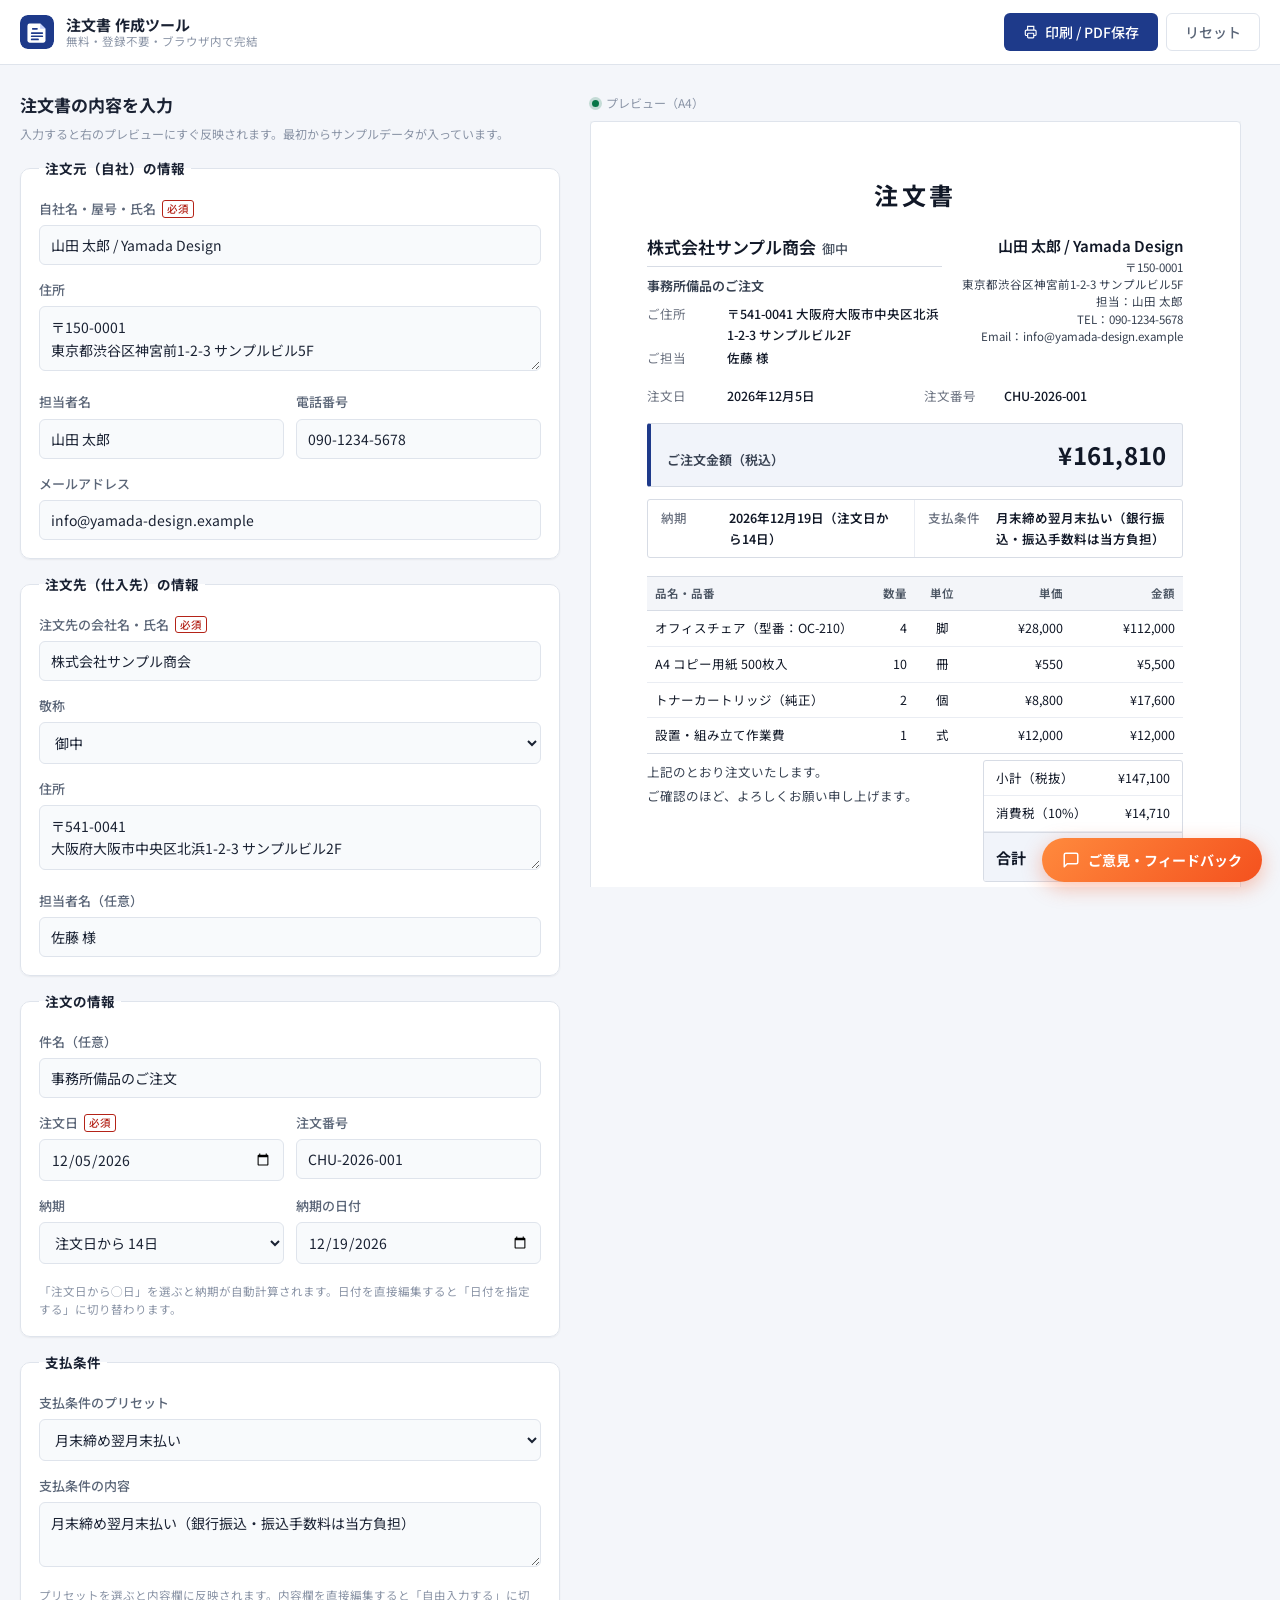
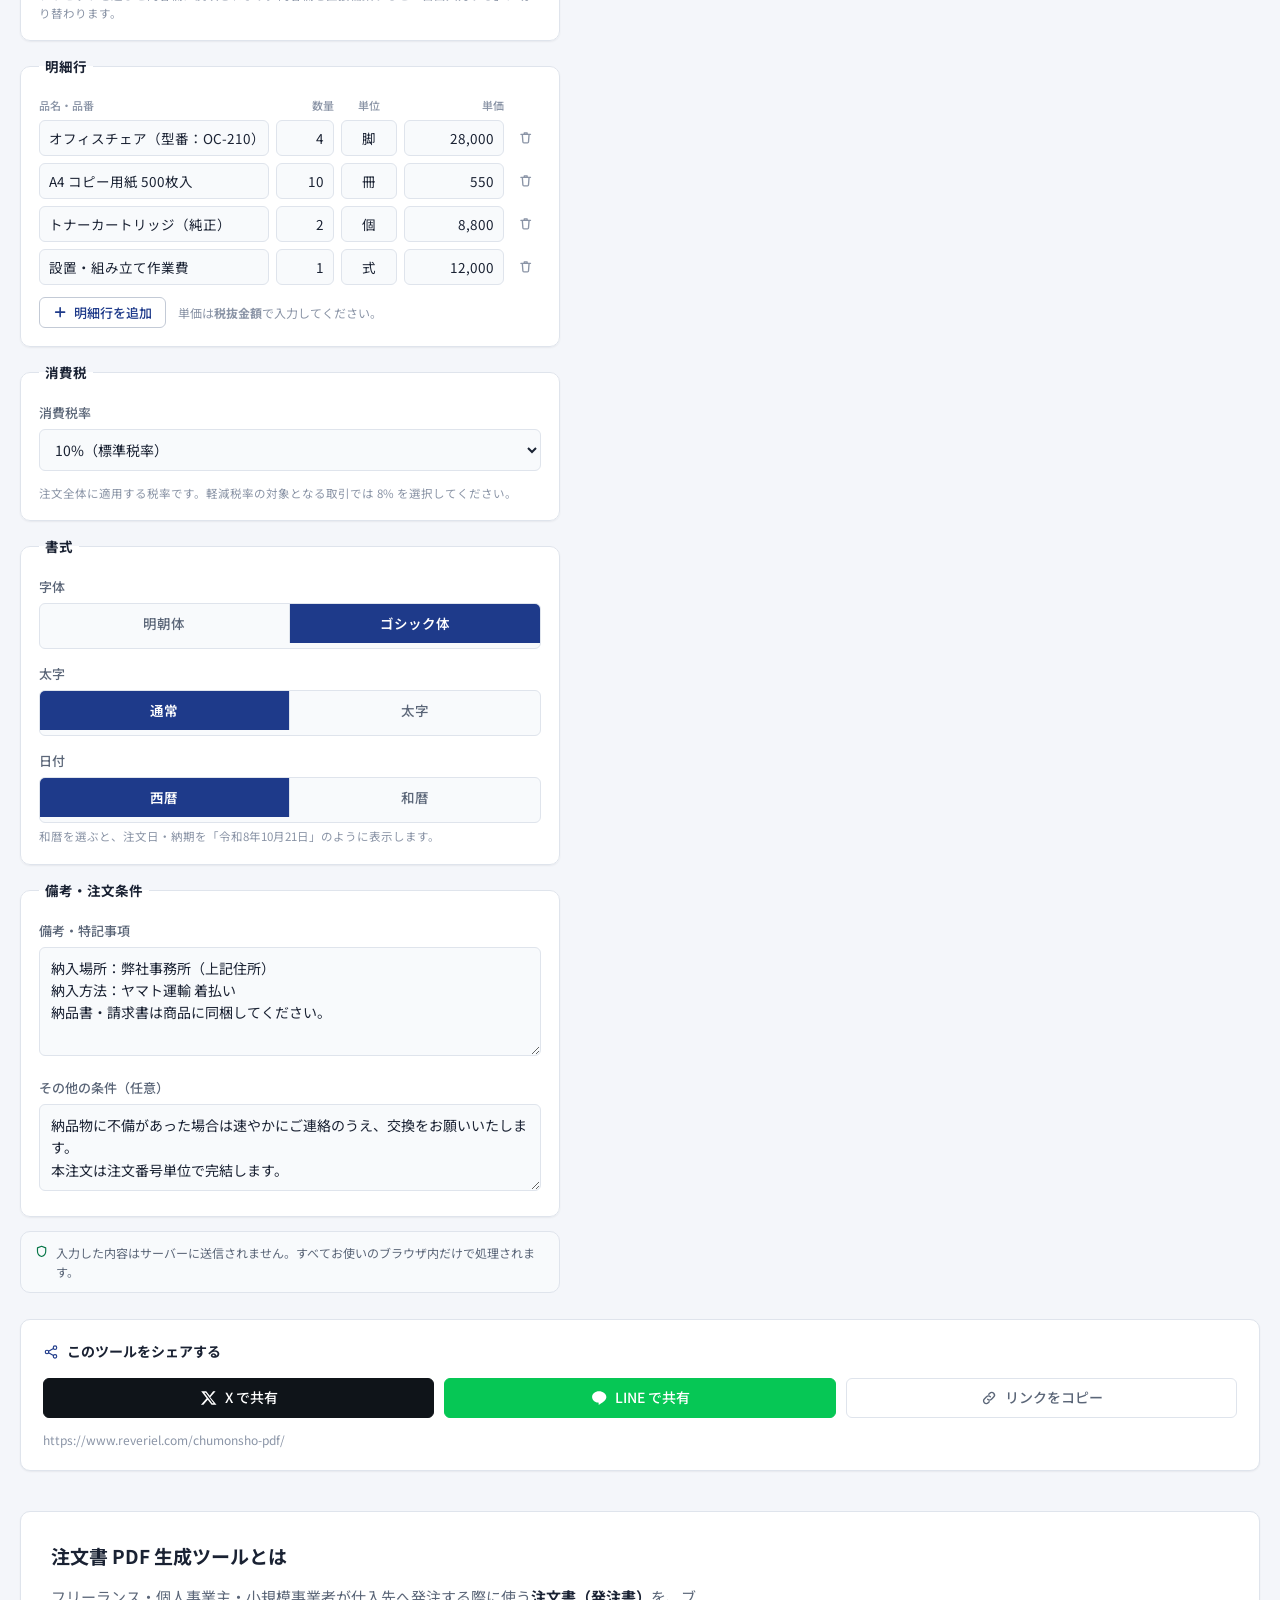
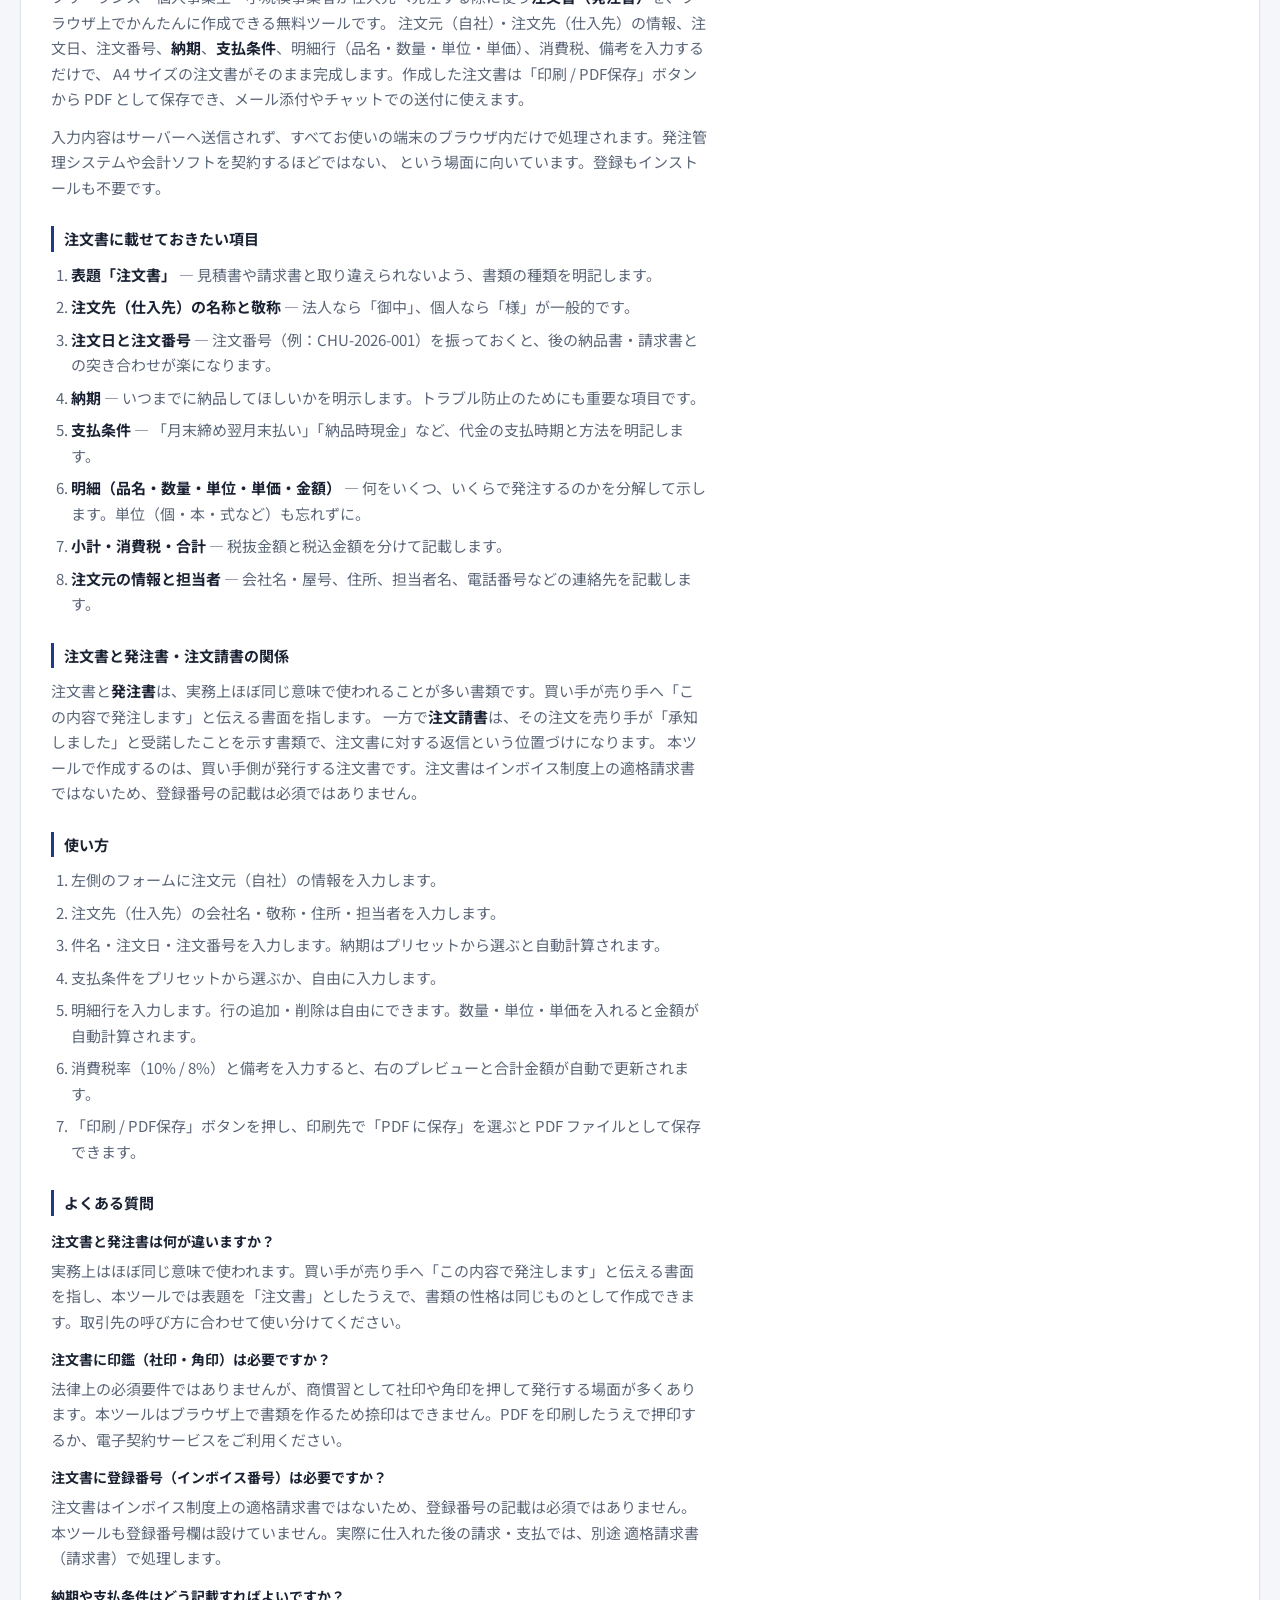
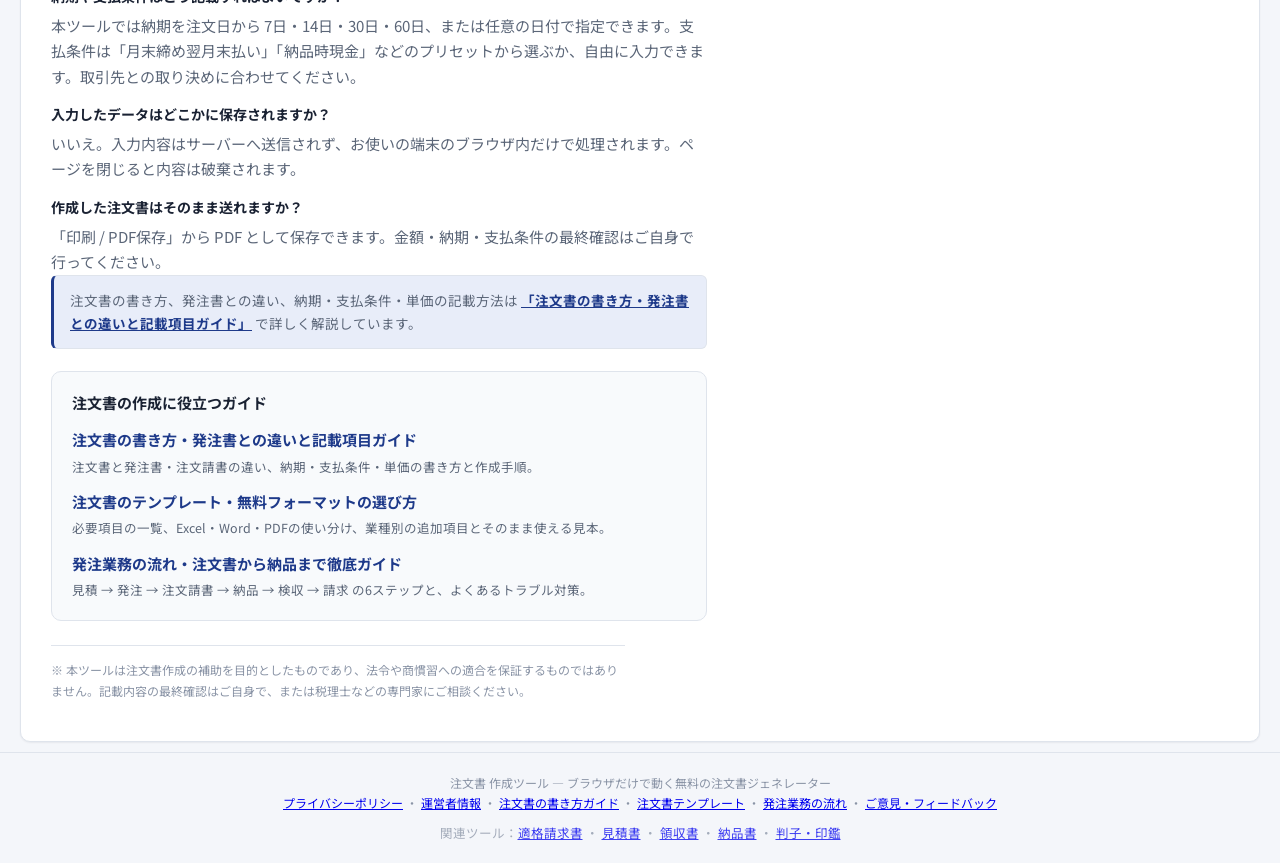
==== commit f23700a9: "プレビューをスクロール追従に：右カラムをsticky化し、SEOセクションとの重なりを回避" ====
--- a/index.html
+++ b/index.html
@@ -126,7 +126,9 @@
   </div>
 </header>
 
-<main class="wrap layout">
+<main class="wrap">
+
+  <div class="layout">
 
   <!-- ============ 入力フォーム ============ -->
   <section class="pane form-pane no-print" aria-label="入力フォーム">
@@ -494,6 +496,8 @@
   </section>
 
   <!-- ============ SEO 説明文 ============ -->
+  </div>
+
   <section class="seo no-print" aria-label="ツールについて">
     <h2>注文書 PDF 生成ツールとは</h2>
     <p>
--- a/style.css
+++ b/style.css
@@ -394,10 +394,23 @@
 
 /* ---------------- プレビュー ---------------- */
 
-.preview-pane { position: static; top: 88px; }
+.preview-pane {
+  position: sticky;
+  top: 88px;
+  align-self: start;
+  max-height: calc(100vh - 104px);
+  overflow-y: auto;
+  padding: 2px 4px 16px;
+  scrollbar-gutter: stable;
+}
 
 @media (max-width: 980px) {
-  .preview-pane { position: static; }
+  .preview-pane {
+    position: static;
+    max-height: none;
+    overflow: visible;
+    padding: 0;
+  }
 }
 
 .preview-bar {
@@ -920,6 +933,7 @@
     gap: 0 !important;
     position: static !important;
     overflow: visible !important;
+    max-height: none !important;
     box-shadow: none !important;
     border: 0 !important;
     background: transparent !important;
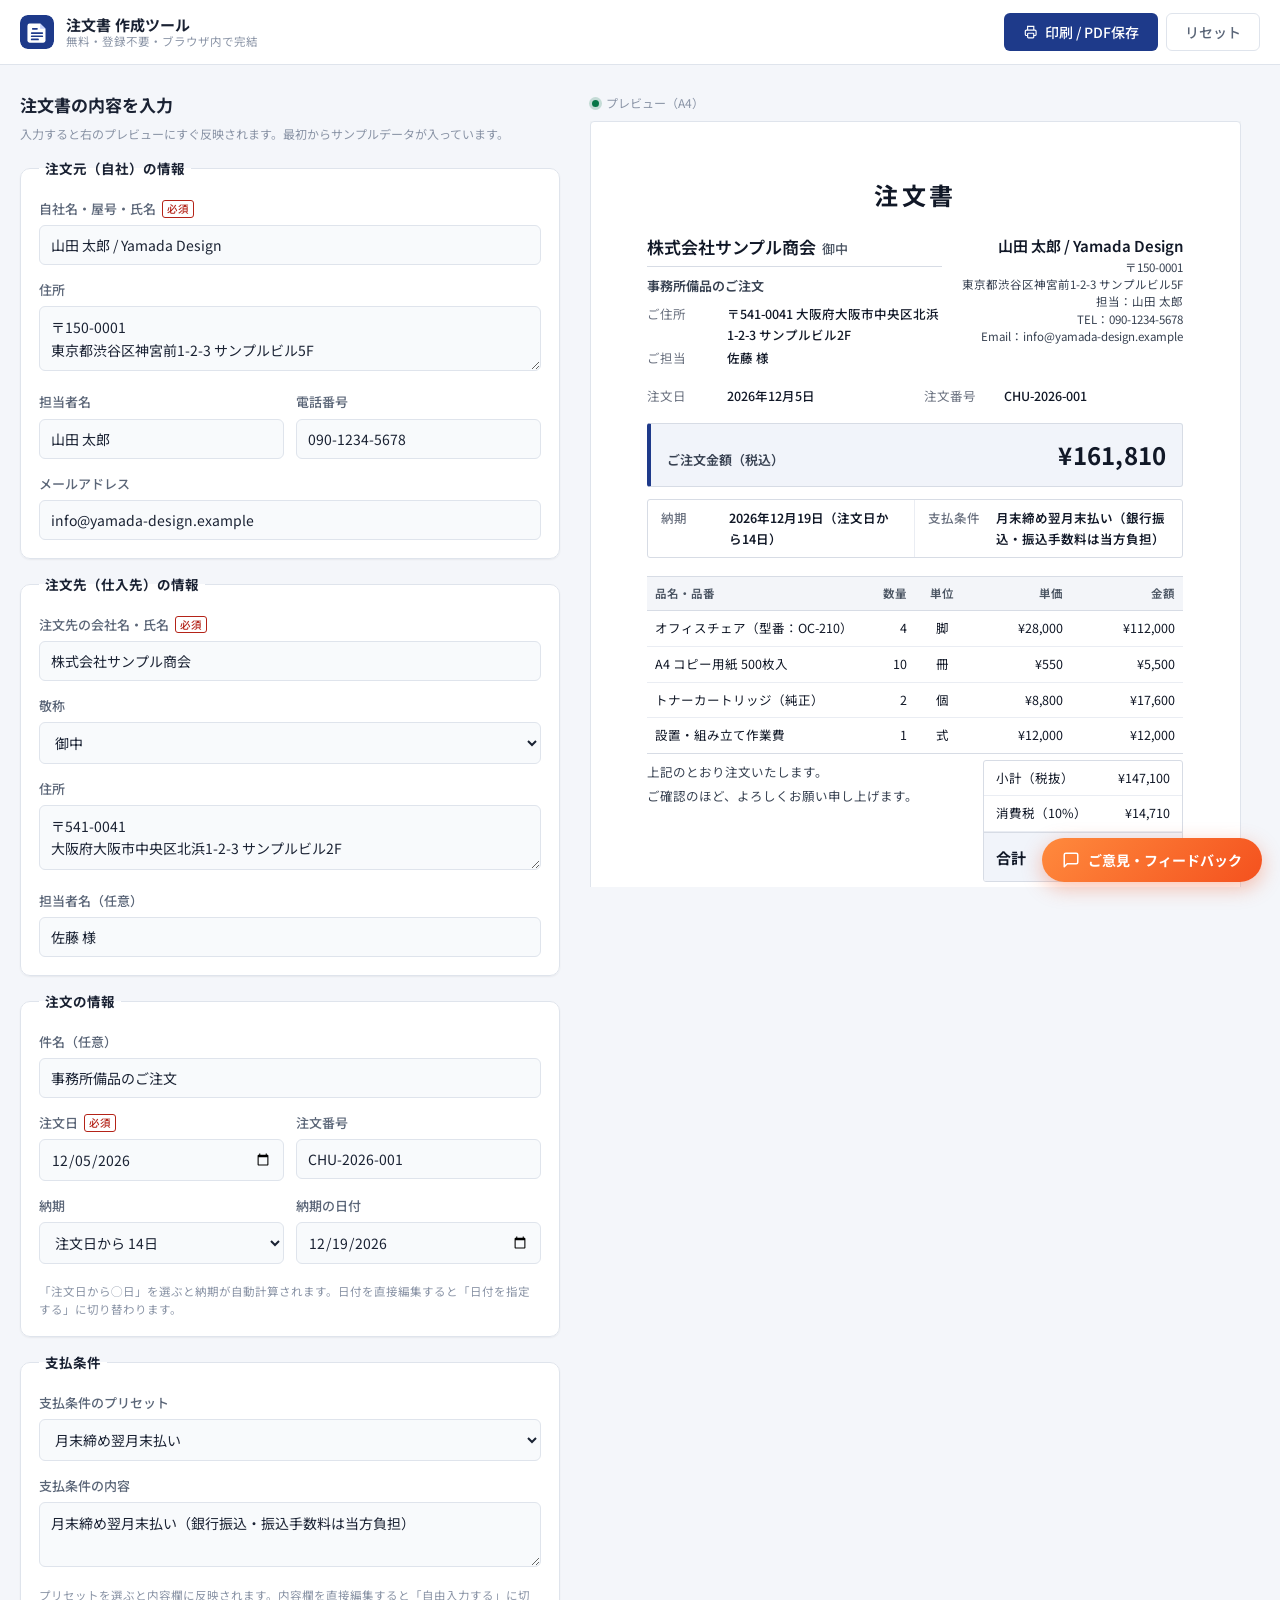
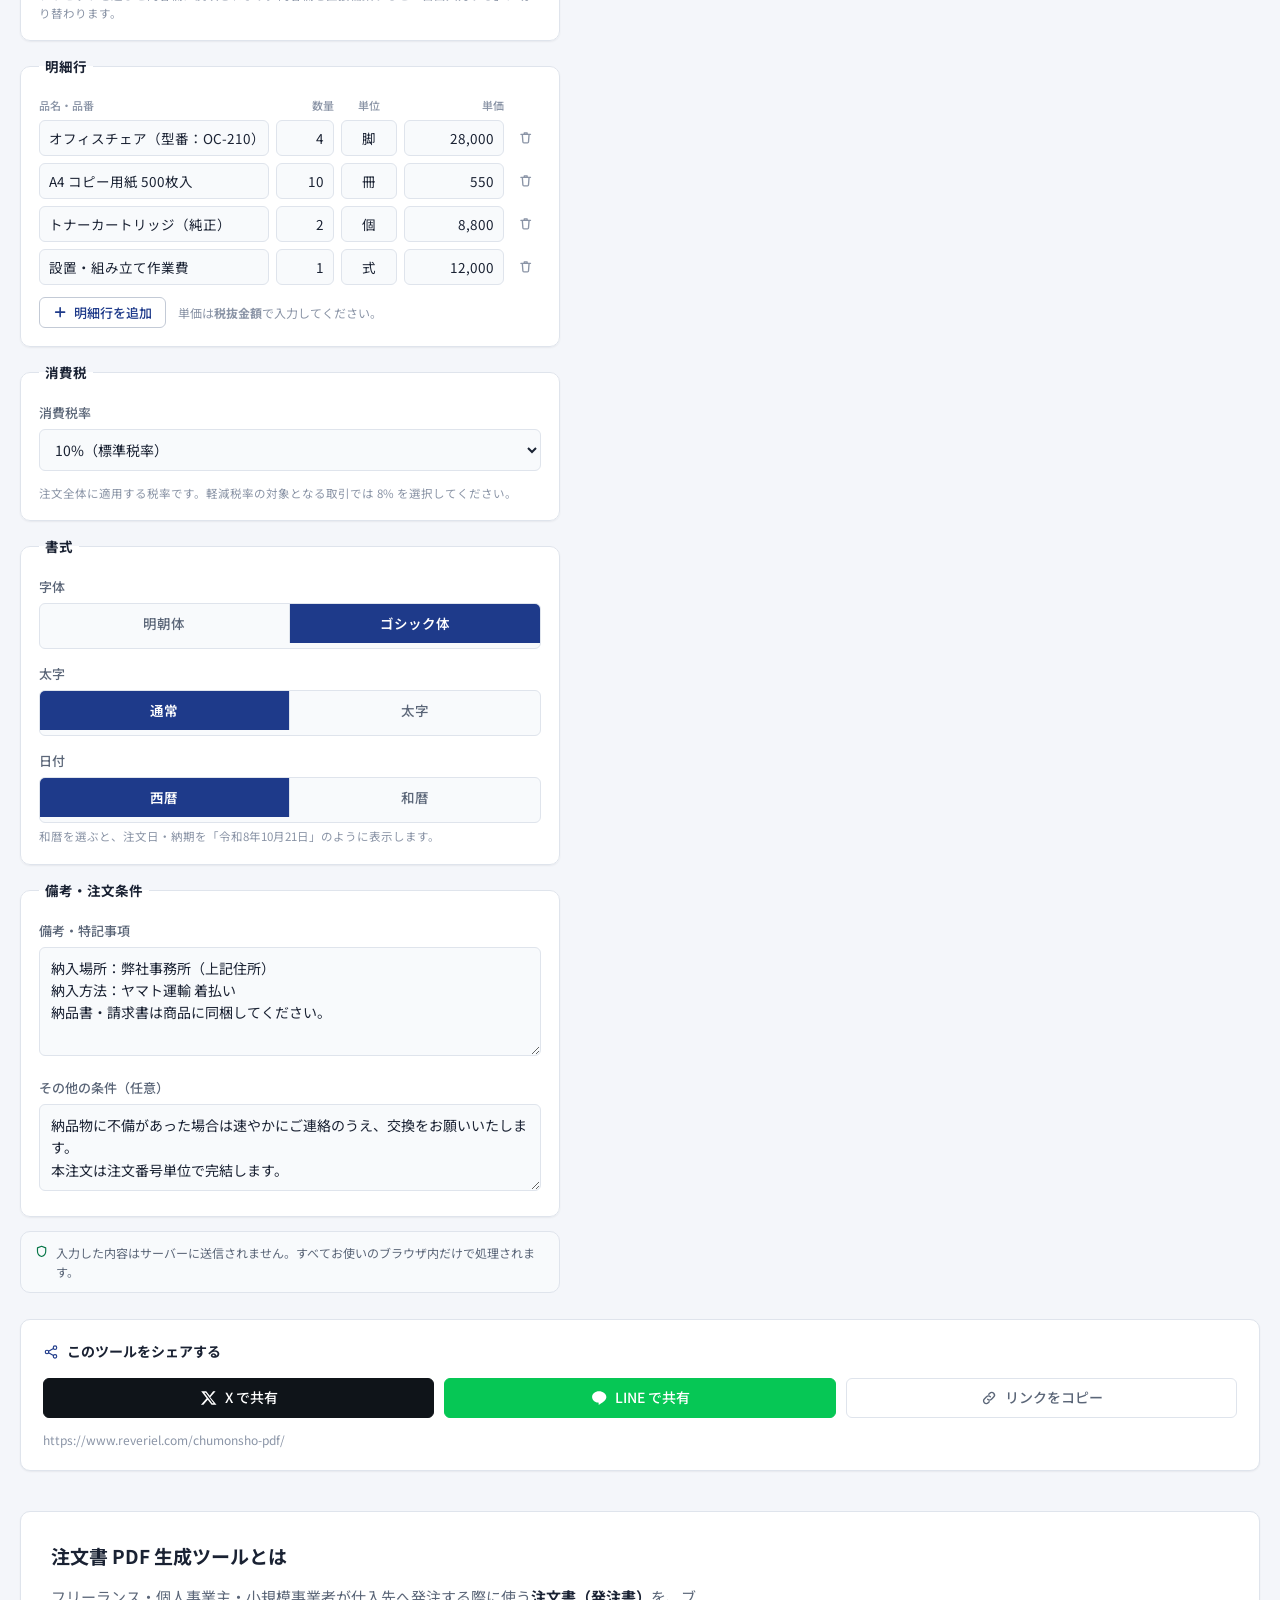
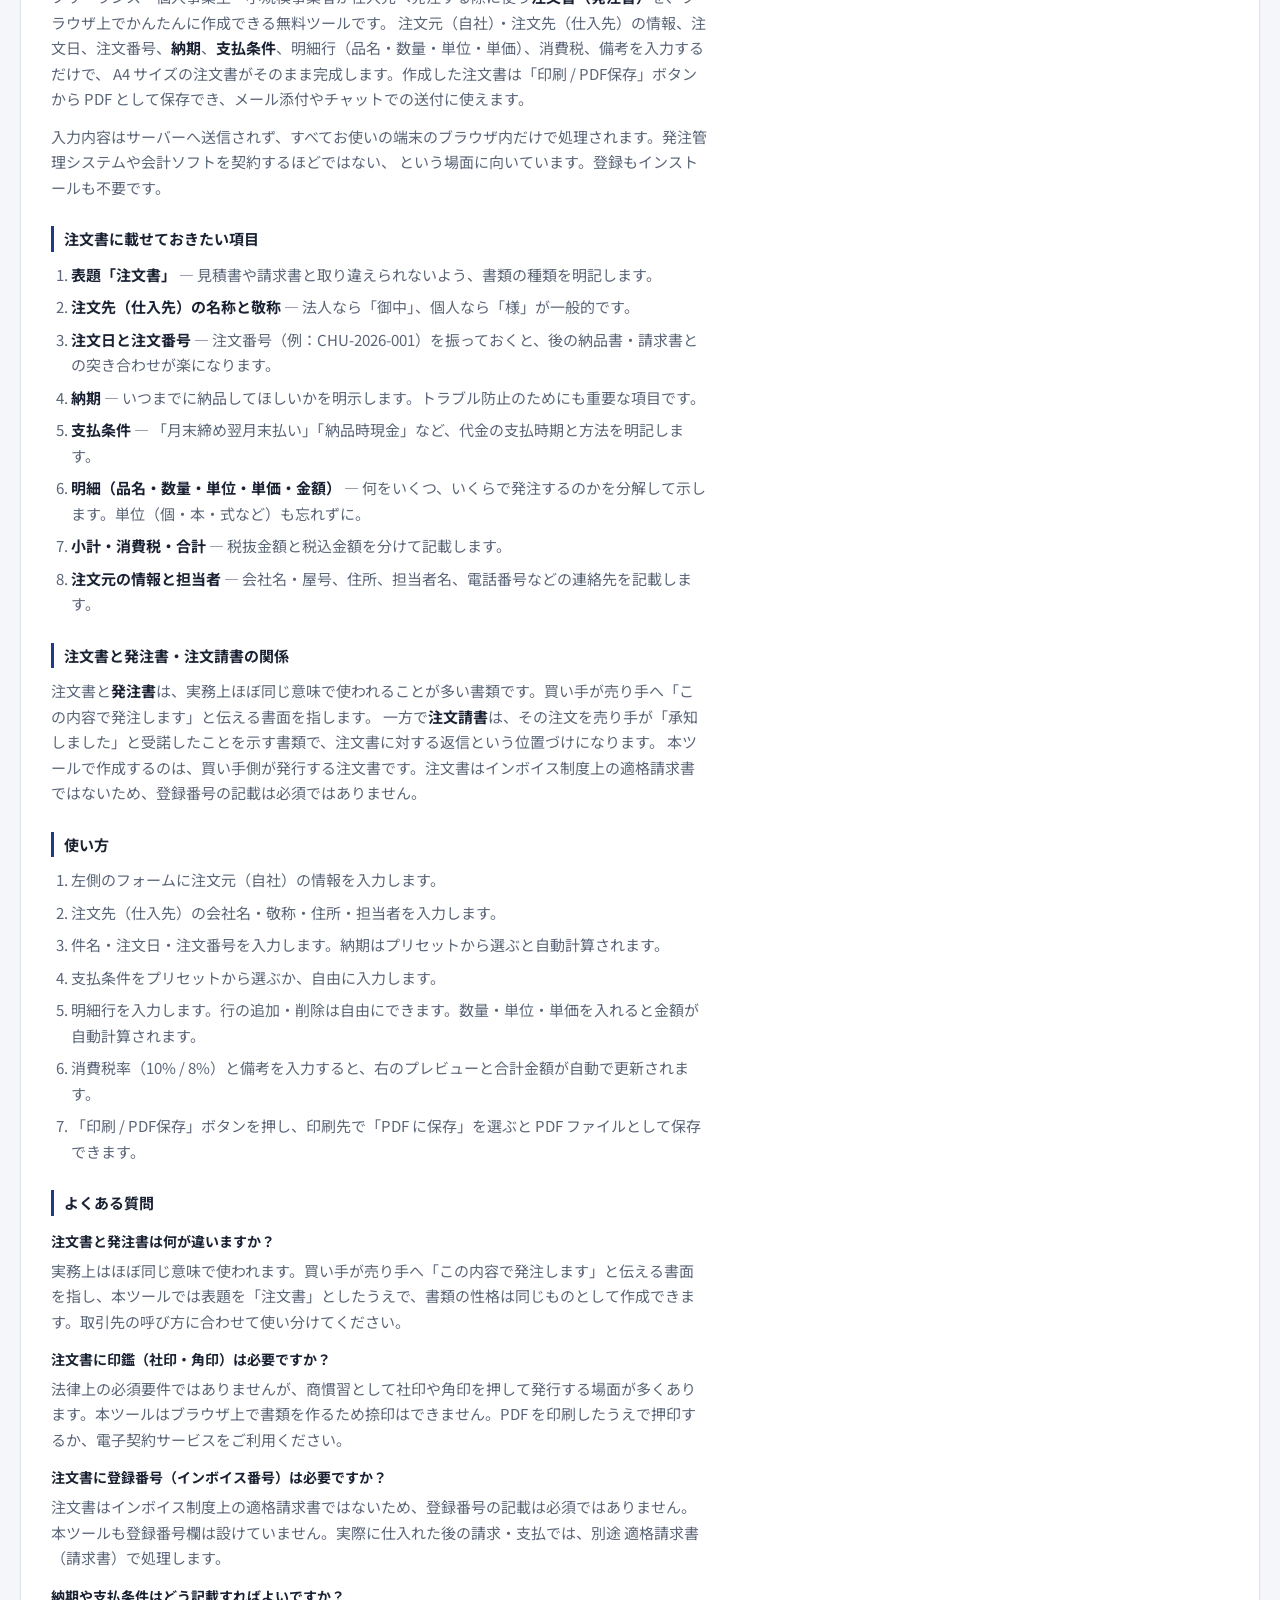
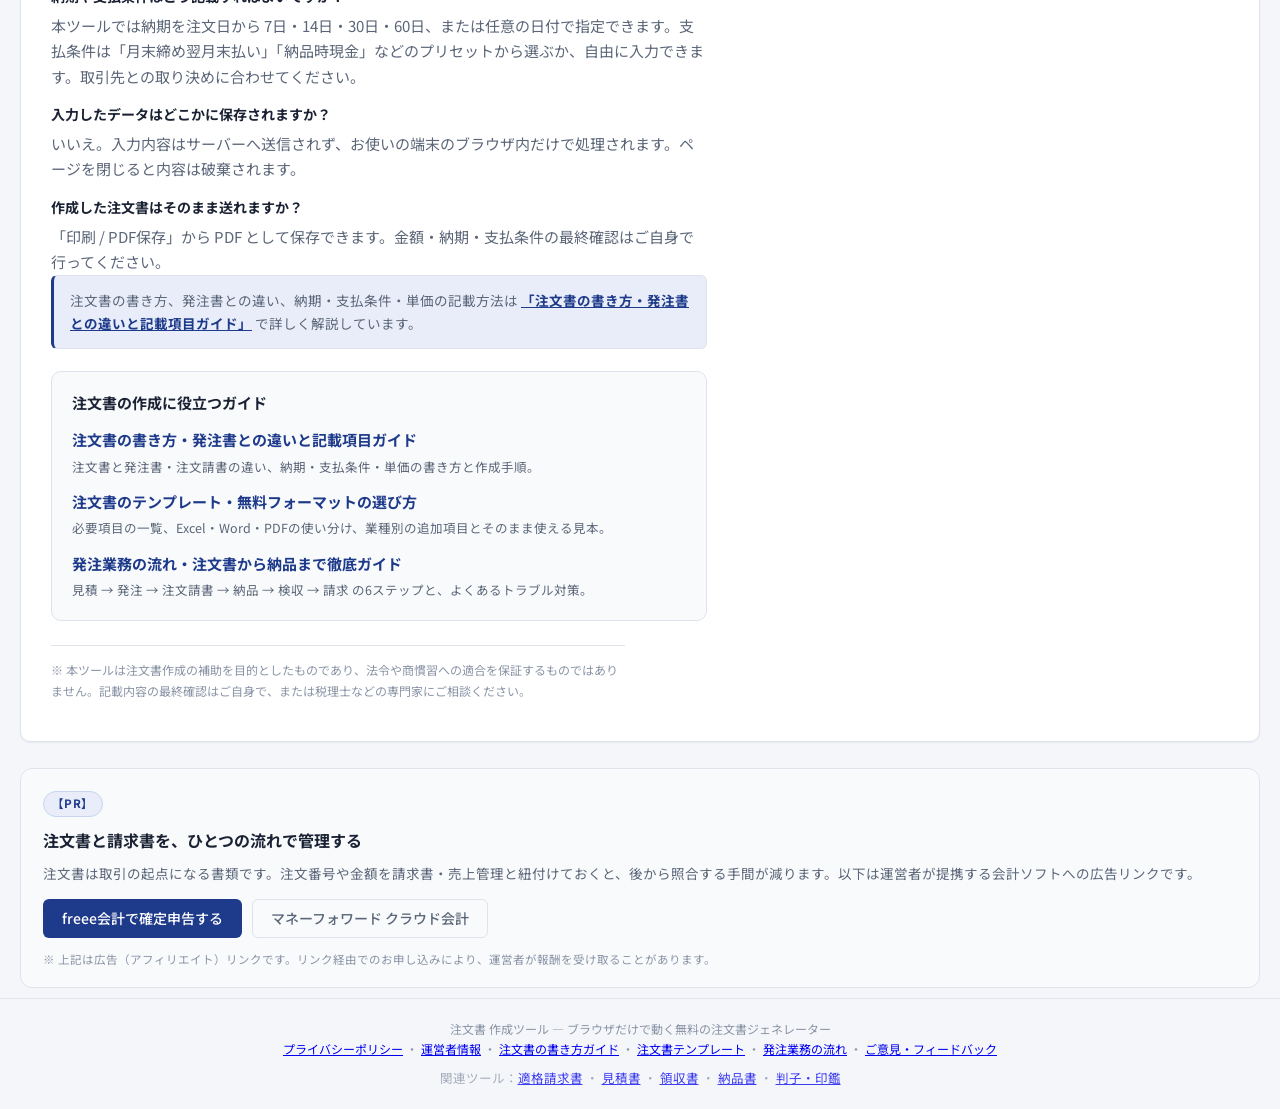
==== commit 10a48363: "収益化：【PR】会計ソフト枠と A8 Link Manager を追加" ====
--- a/index.html
+++ b/index.html
@@ -590,6 +590,24 @@
   </section>
 </main>
 
+<!-- ============ 【PR】会計ソフト（アフィリエイト） ============
+     A8 Link Manager 連携済み：提携承認後、下の広告主URLは自動的に計測URLへ変換されます。
+     日本語ページ専用（中文ページには貼らない）。 -->
+<section class="wrap pr-affiliate no-print" lang="ja" aria-labelledby="prTitle">
+  <div class="pr-box">
+    <p class="pr-badge">【PR】</p>
+    <h2 class="pr-title" id="prTitle">注文書と請求書を、ひとつの流れで管理する</h2>
+    <p class="pr-lead">注文書は取引の起点になる書類です。注文番号や金額を請求書・売上管理と紐付けておくと、後から照合する手間が減ります。以下は運営者が提携する会計ソフトへの広告リンクです。</p>
+    <div class="pr-actions">
+      <a class="pr-link btn btn-primary" href="https://www.freee.co.jp/" target="_blank" rel="nofollow sponsored noopener">freee会計で確定申告する</a>
+      <a class="pr-link btn btn-ghost" href="https://biz.moneyforward.com/" target="_blank" rel="nofollow sponsored noopener">マネーフォワード クラウド会計</a>
+    </div>
+    <p class="pr-note">※ 上記は広告（アフィリエイト）リンクです。リンク経由でのお申し込みにより、運営者が報酬を受け取ることがあります。</p>
+    <img class="pr-pixel" src="[data-uri]" width="1" height="1" alt="" aria-hidden="true">
+  </div>
+</section>
+
+
 <footer class="site-footer no-print">
   <div class="wrap">
     <p>注文書 作成ツール — ブラウザだけで動く無料の注文書ジェネレーター</p>
@@ -604,5 +622,9 @@
   <svg viewBox="0 0 24 24" fill="none" stroke="currentColor" stroke-width="2" stroke-linecap="round" stroke-linejoin="round" aria-hidden="true"><path d="M21 15a2 2 0 0 1-2 2H7l-4 4V5a2 2 0 0 1 2-2h14a2 2 0 0 1 2 2z"/></svg>
   <span>ご意見・フィードバック</span>
 </a>
+<script src="feedback.js" defer></script>
+<!-- A8 Link Manager：提携承認後、下の広告主URLが自動的に計測URLへ変換されます -->
+<script src="https://statics.8me.jp/a8link/a8linkmgr.js"></script>
+<script>if (typeof a8linkmgr === "function") { a8linkmgr({ "config_id": "6bNHGyHGa4qQLbQQiZks" }); }</script>
 </body>
 </html>
--- a/style.css
+++ b/style.css
@@ -1063,3 +1063,25 @@
   .feedback-fab { right: 14px; bottom: 14px; padding: 11px 16px; font-size: 13px; }
   .feedback-fab svg { width: 16px; height: 16px; }
 }
+
+/* ===== 【PR】アフィリエイト（会計ソフト） ===== */
+.pr-affiliate { margin-block: 26px 10px; }
+.pr-box {
+  position: relative;
+  padding: 20px 22px 18px;
+  background: var(--c-surface-2);
+  border: 1px solid var(--c-border);
+  border-radius: 12px;
+}
+.pr-badge {
+  display: inline-block; margin: 0 0 10px; padding: 2px 8px;
+  font-size: 11.5px; font-weight: 700; letter-spacing: .04em;
+  color: var(--c-accent); background: var(--c-accent-soft);
+  border: 1px solid #c9d4ef; border-radius: 999px;
+}
+.pr-title { font-size: 16px; margin: 0 0 8px; color: var(--c-text); }
+.pr-lead { margin: 0 0 14px; font-size: 13.5px; line-height: 1.75; color: var(--c-text-muted); }
+.pr-actions { display: flex; flex-wrap: wrap; gap: 10px; }
+.pr-note { margin: 12px 0 0; font-size: 11.5px; line-height: 1.6; color: var(--c-text-faint); }
+.pr-pixel { position: absolute; left: -9999px; }
+@media print { .pr-affiliate { display: none !important; } }
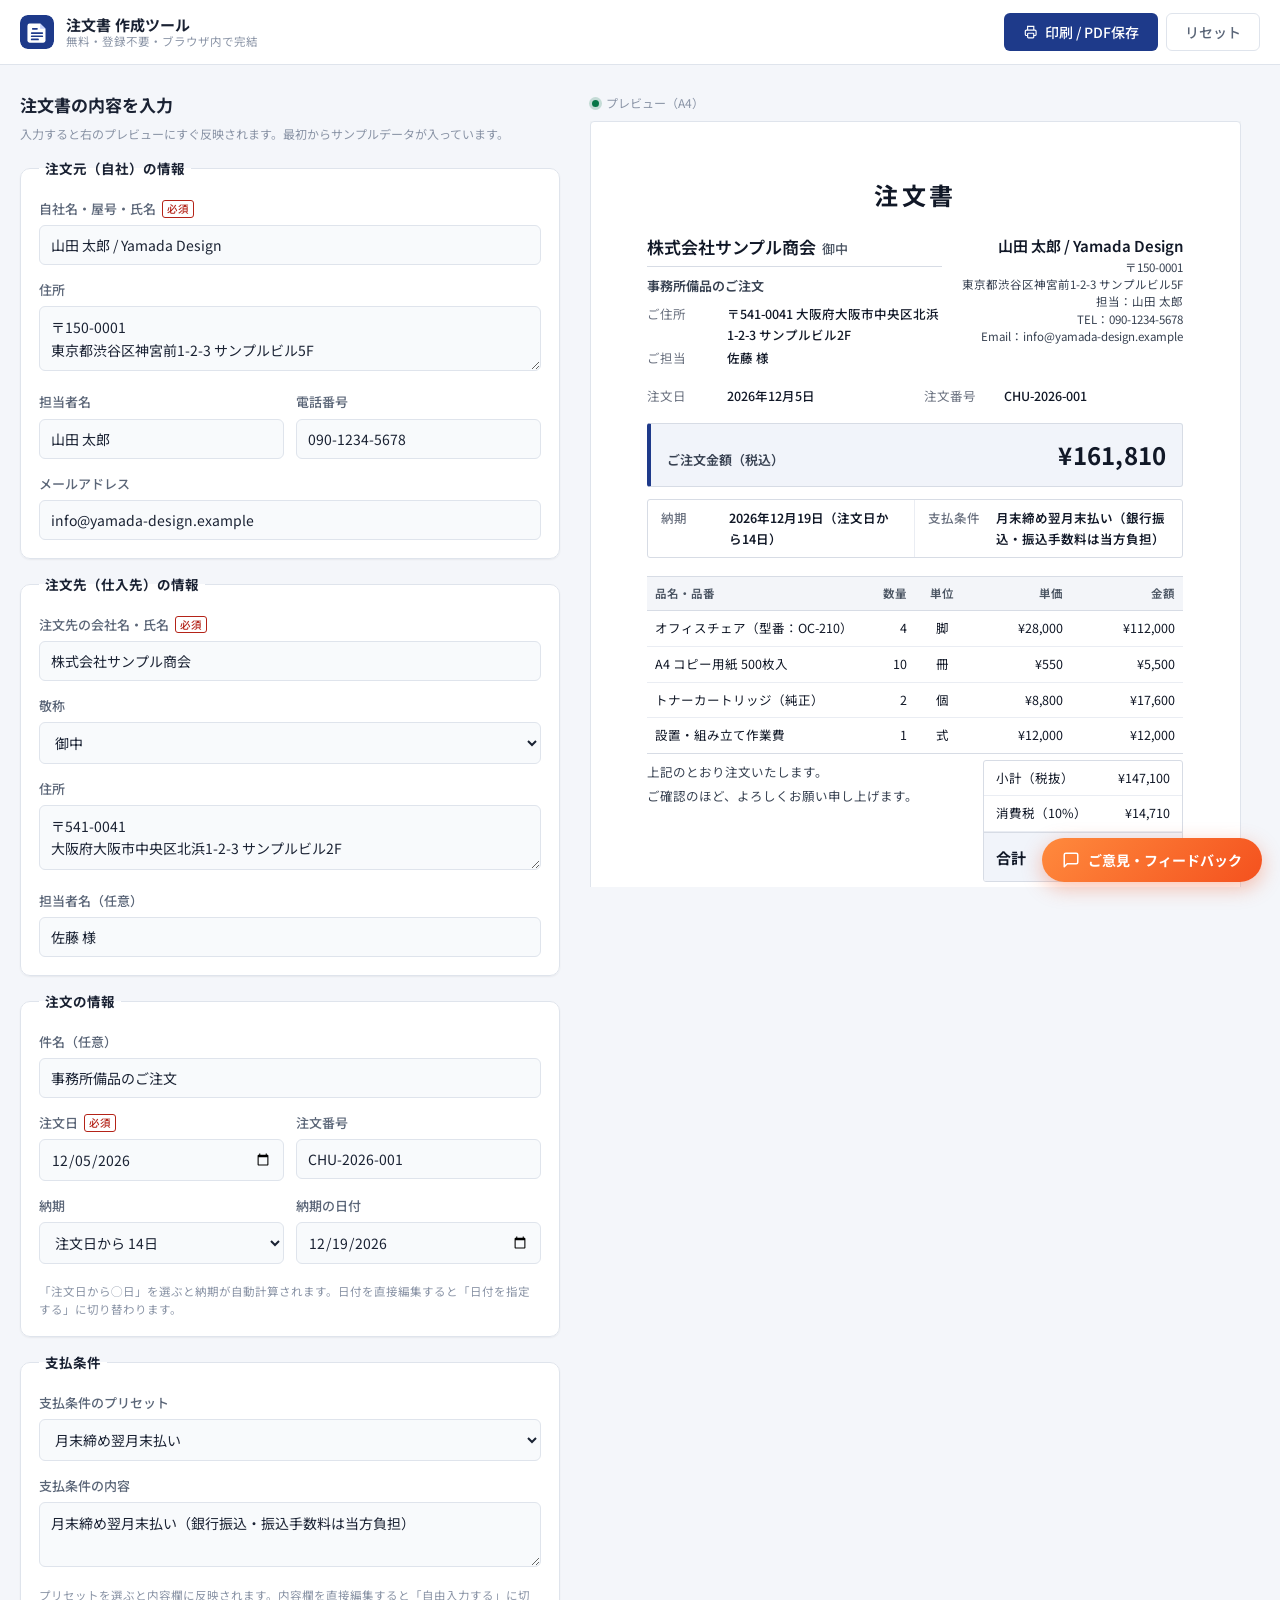
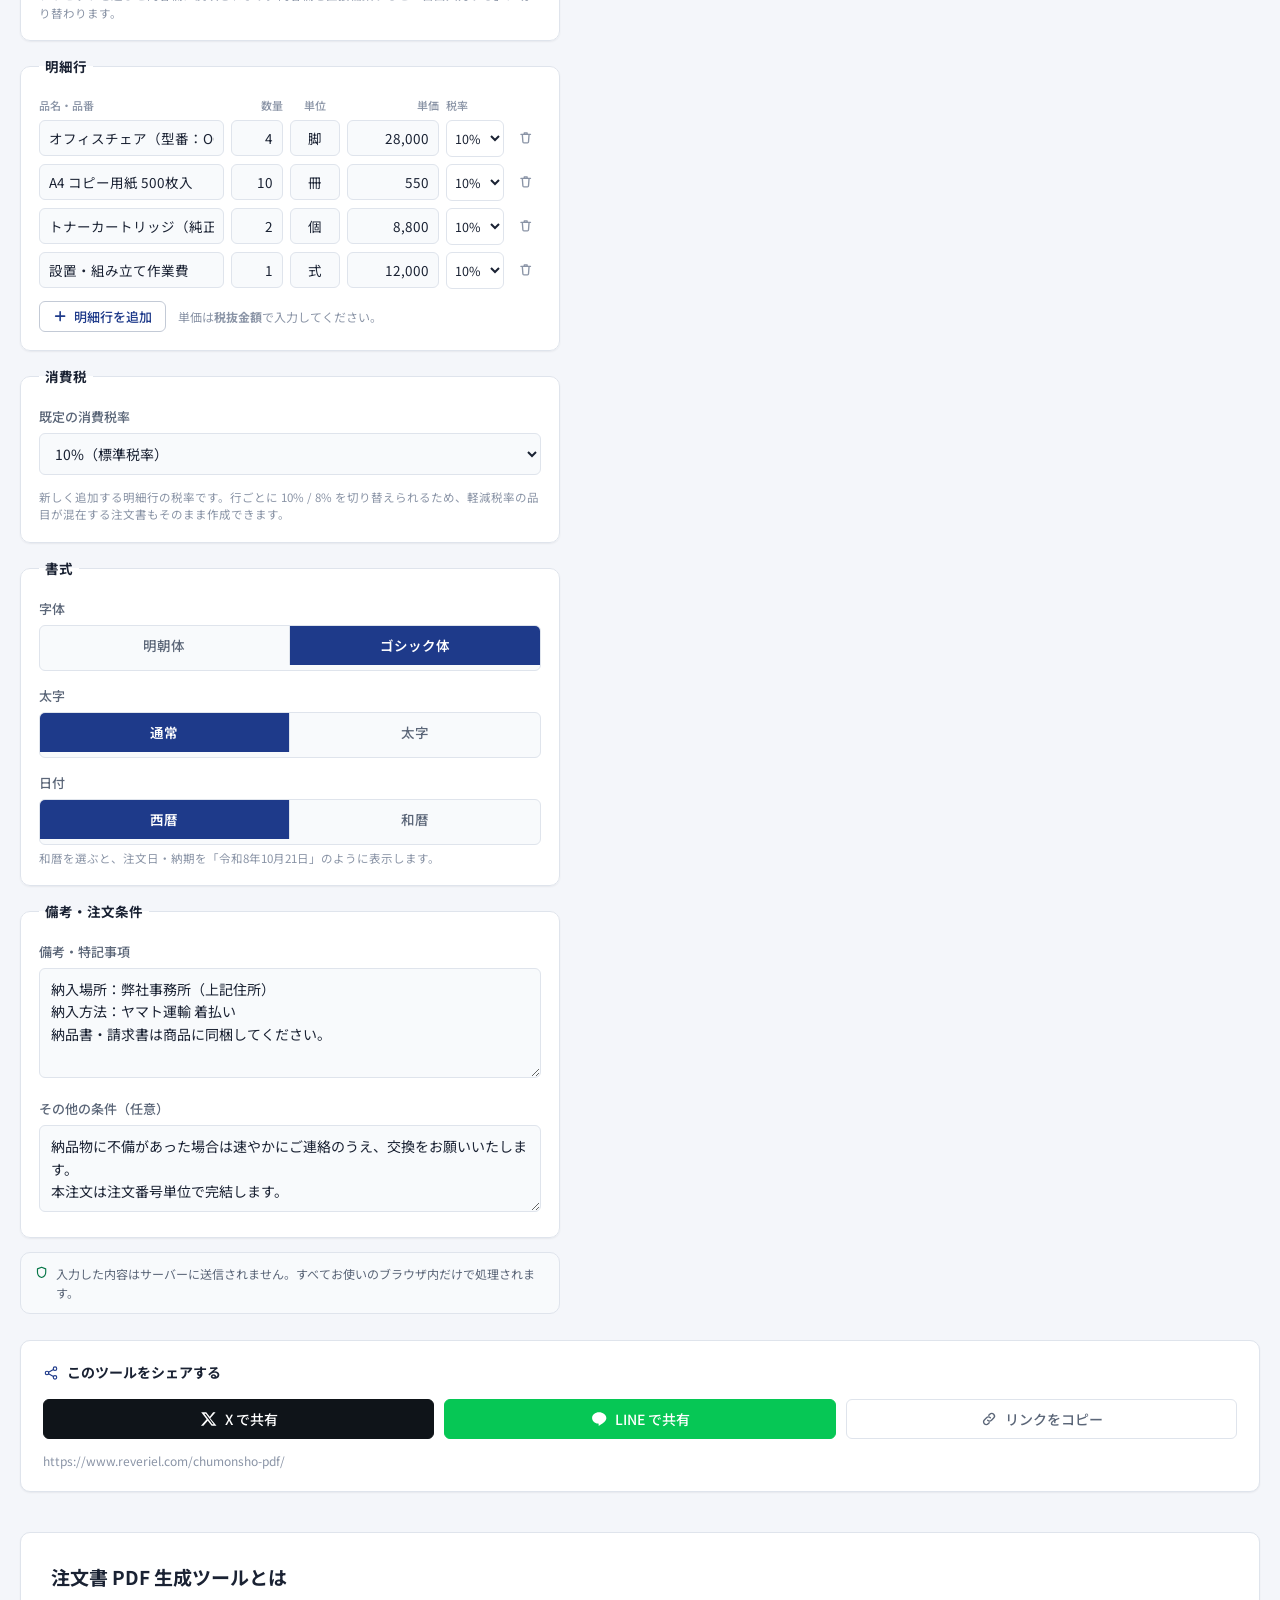
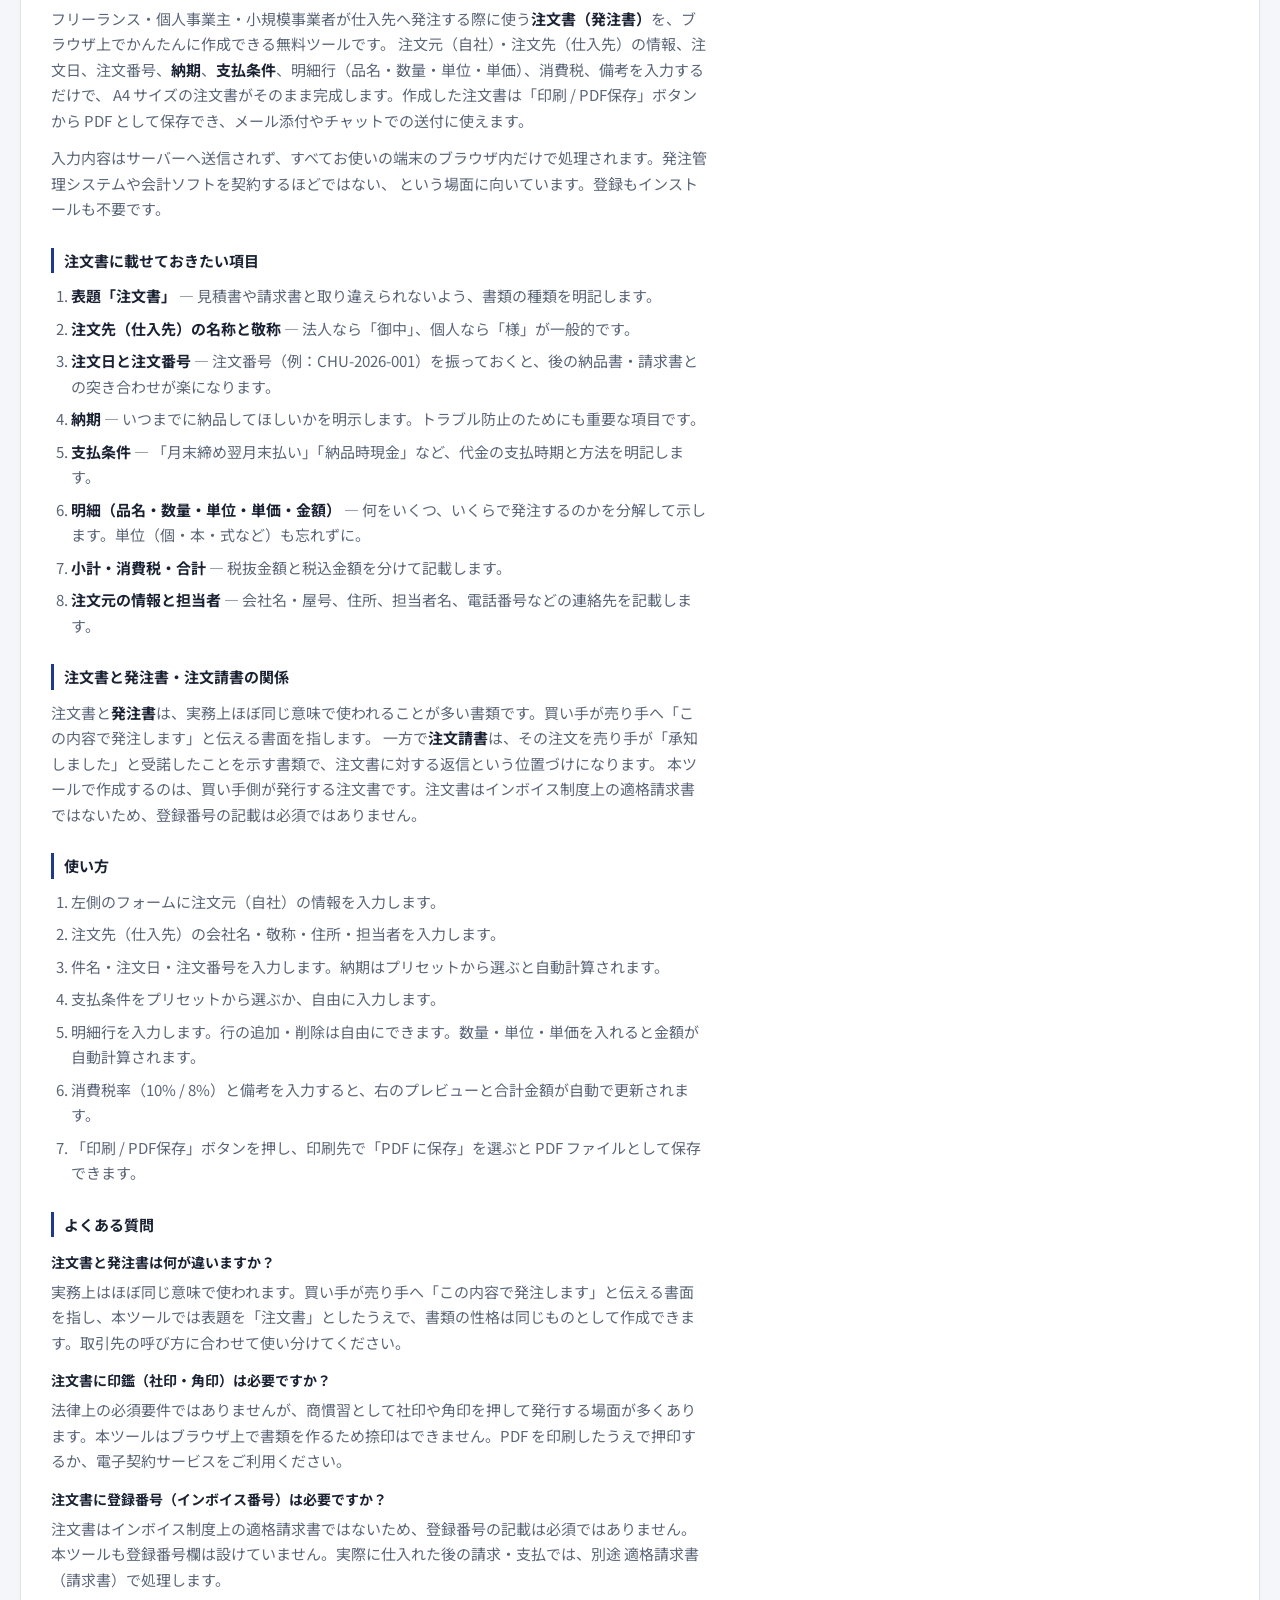
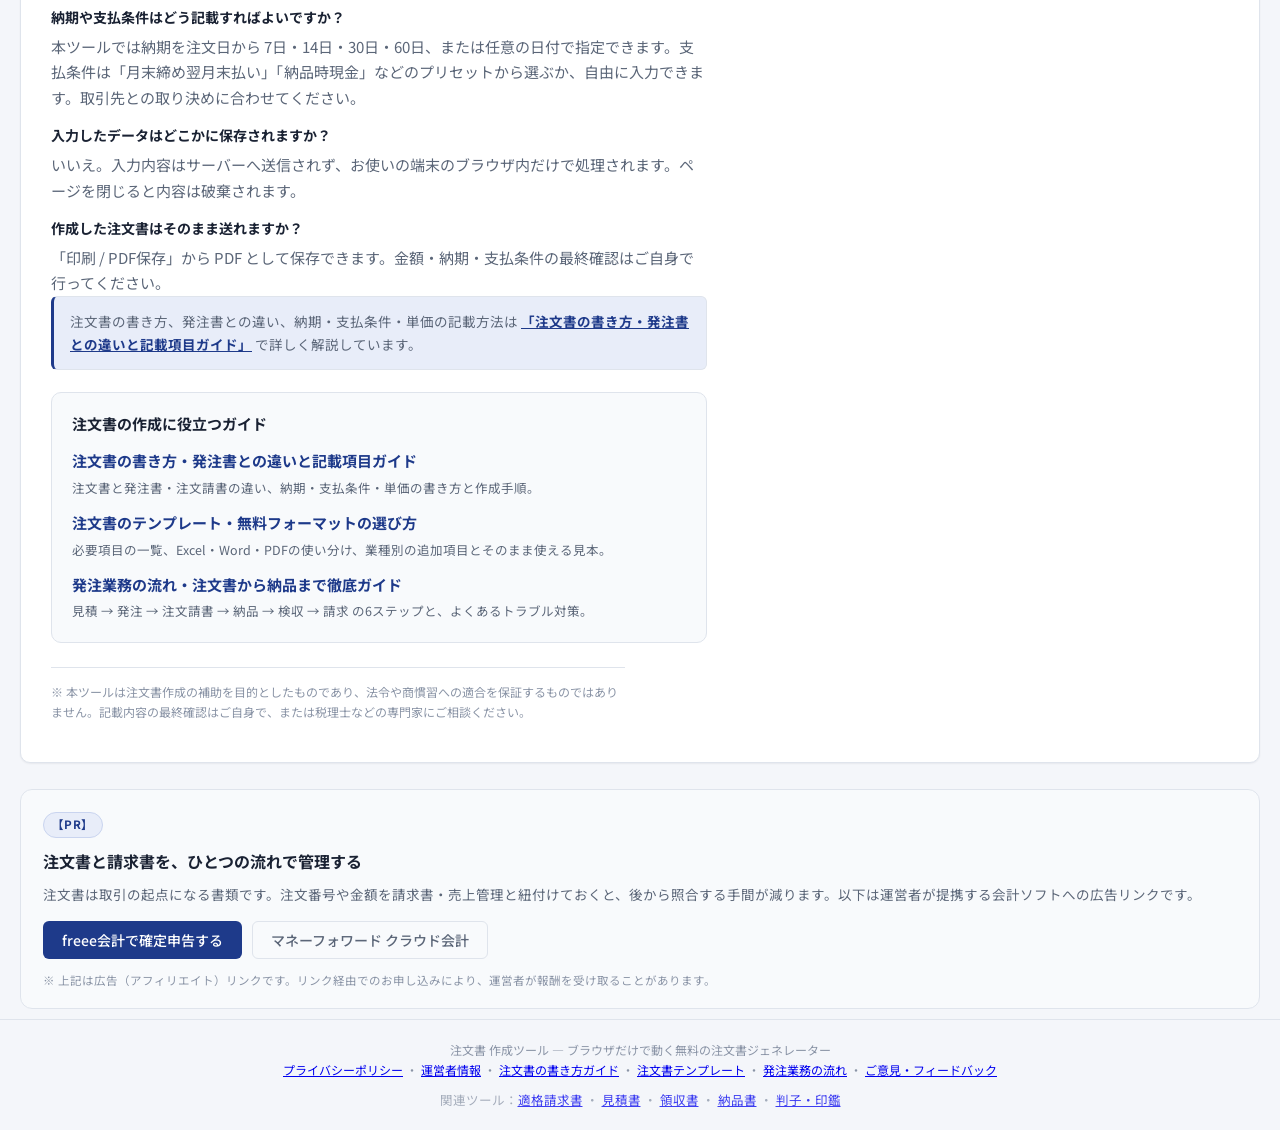
==== commit 8aafb167: "UX：明細行ごとに税率（10%/8%）を選べるようにし、税率区分ごとの小計・税額を表示する" ====
--- a/index.html
+++ b/index.html
@@ -265,6 +265,7 @@
           <span class="c-qty">数量</span>
           <span class="c-unit">単位</span>
           <span class="c-price">単価</span>
+          <span class="c-rate">税率</span>
           <span class="c-del"></span>
         </div>
 
@@ -283,13 +284,13 @@
         <legend>消費税</legend>
 
         <div class="field">
-          <label for="taxRate">消費税率</label>
+          <label for="taxRate">既定の消費税率</label>
           <select id="taxRate" name="taxRate">
             <option value="10" selected>10%（標準税率）</option>
             <option value="8">8%（軽減税率）</option>
           </select>
         </div>
-        <p class="help">注文全体に適用する税率です。軽減税率の対象となる取引では 8% を選択してください。</p>
+        <p class="help">新しく追加する明細行の税率です。行ごとに 10% / 8% を切り替えられるため、軽減税率の品目が混在する注文書もそのまま作成できます。</p>
       </fieldset>
 
       <fieldset class="card">
@@ -449,6 +450,7 @@
               <span id="pvTaxLabel">消費税（10%）</span>
               <span class="num" id="pvTaxTotal">¥0</span>
             </div>
+            <p class="tax-break" id="pvTaxBreak" hidden></p>
             <div class="sum-row sum-grand">
               <span>合計</span>
               <span class="num" id="pvGrand">¥0</span>
--- a/style.css
+++ b/style.css
@@ -350,7 +350,7 @@
 .rows-head,
 .row {
   display: grid;
-  grid-template-columns: minmax(0, 1fr) 58px 56px 100px 30px;
+  grid-template-columns: minmax(0, 1fr) 52px 50px 92px 58px 30px;
   gap: 7px;
   align-items: center;
 }
@@ -1085,3 +1085,45 @@
 .pr-note { margin: 12px 0 0; font-size: 11.5px; line-height: 1.6; color: var(--c-text-faint); }
 .pr-pixel { position: absolute; left: -9999px; }
 @media print { .pr-affiliate { display: none !important; } }
+
+/* ===== モバイル：入力欄のフォントを16pxに（iOSの自動ズーム防止） ===== */
+@media (max-width: 720px) {
+  input, select, textarea { font-size: 16px !important; }
+}
+
+/* ===== 前回入力の復元ヒント（この端末内のみ） ===== */
+.profile-hint {
+  margin: 0 0 12px;
+  padding: 9px 12px;
+  display: flex;
+  flex-wrap: wrap;
+  align-items: center;
+  gap: 8px;
+  font-size: 12px;
+  color: var(--c-text-muted);
+  background: var(--c-surface-2);
+  border: 1px solid var(--c-border);
+  border-radius: 8px;
+}
+.profile-delete {
+  background: none; border: 0; padding: 0; cursor: pointer;
+  color: var(--c-text-faint); font-size: 11.5px; text-decoration: underline;
+}
+@media print { .profile-hint { display: none !important; } }
+
+/* ===== 行ごとの税率 ===== */
+.i-rate {
+  width: 100%;
+  padding: 7px 4px;
+  font-size: 12.5px;
+  color: var(--c-text);
+  background: var(--c-surface);
+  border: 1px solid var(--c-border);
+  border-radius: 6px;
+}
+.tax-break {
+  margin: 4px 0 0;
+  font-size: 11.5px;
+  line-height: 1.6;
+  color: var(--c-text-muted);
+}
